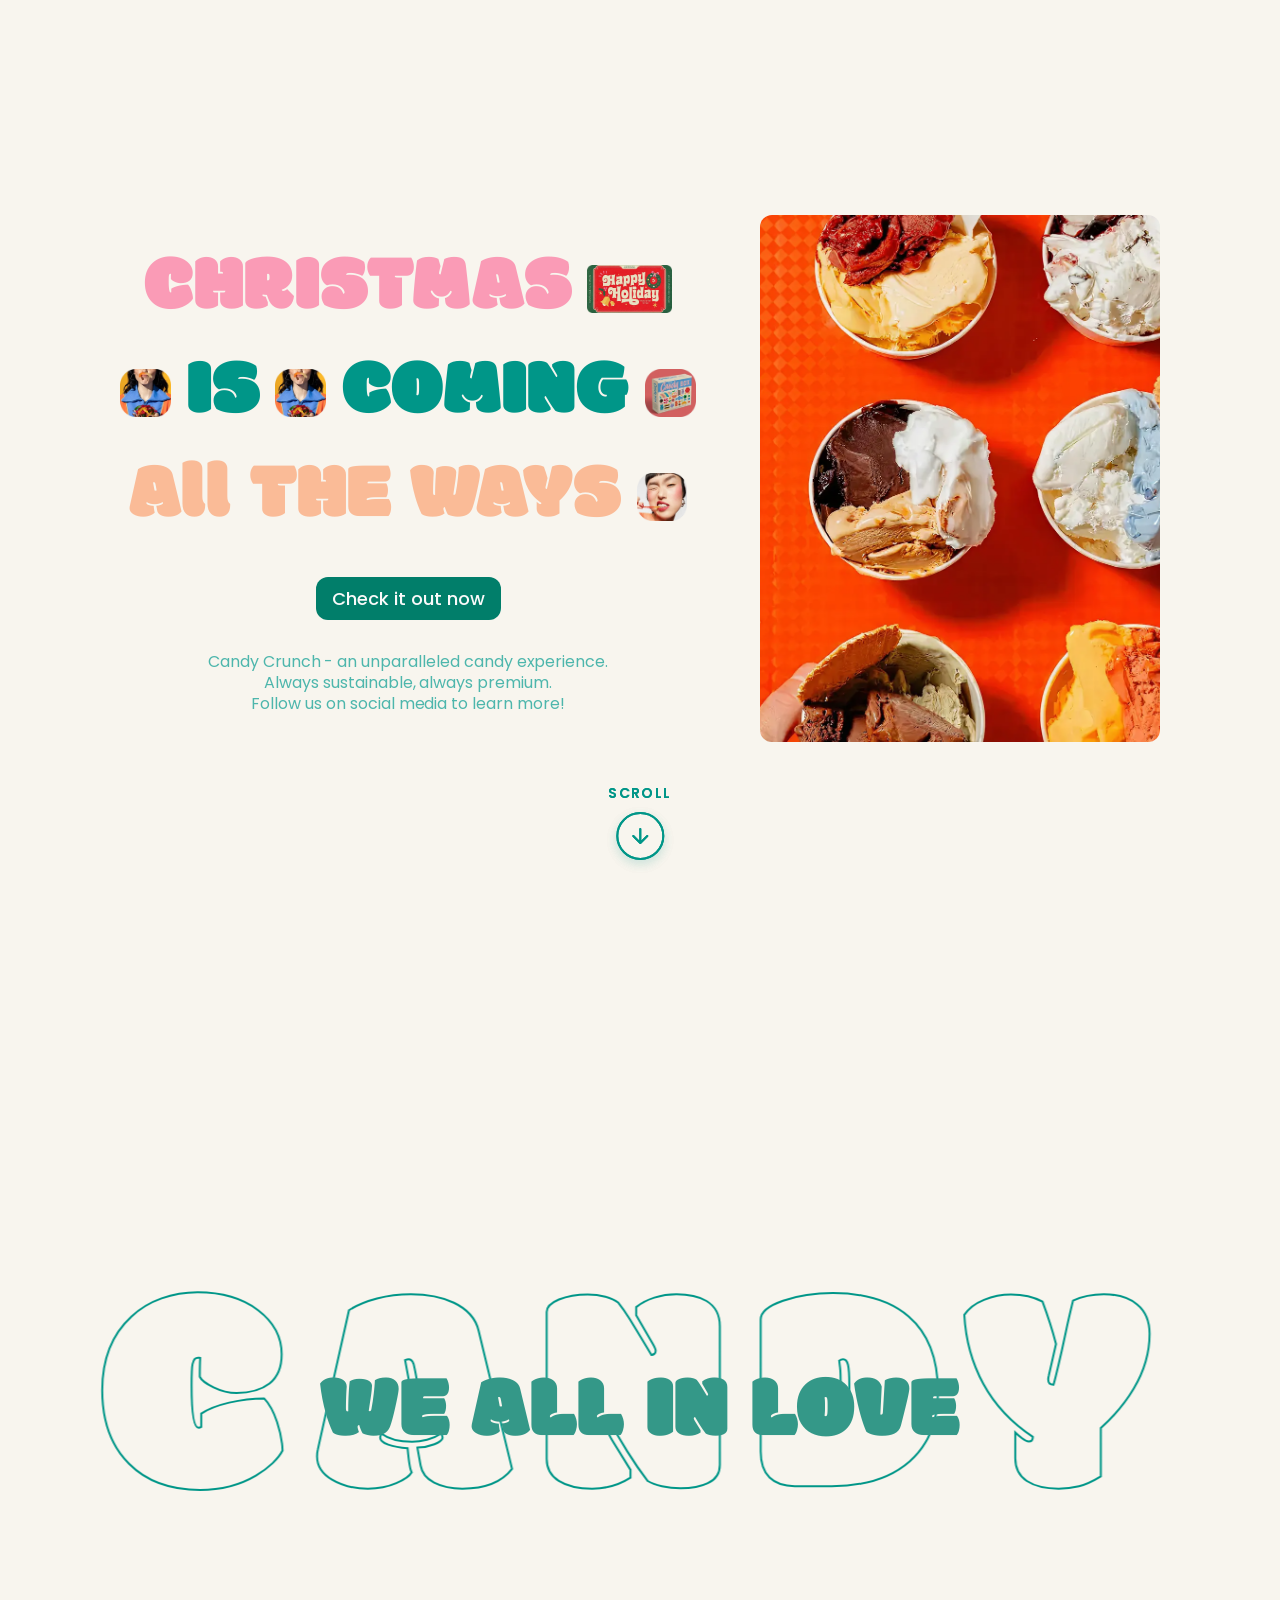
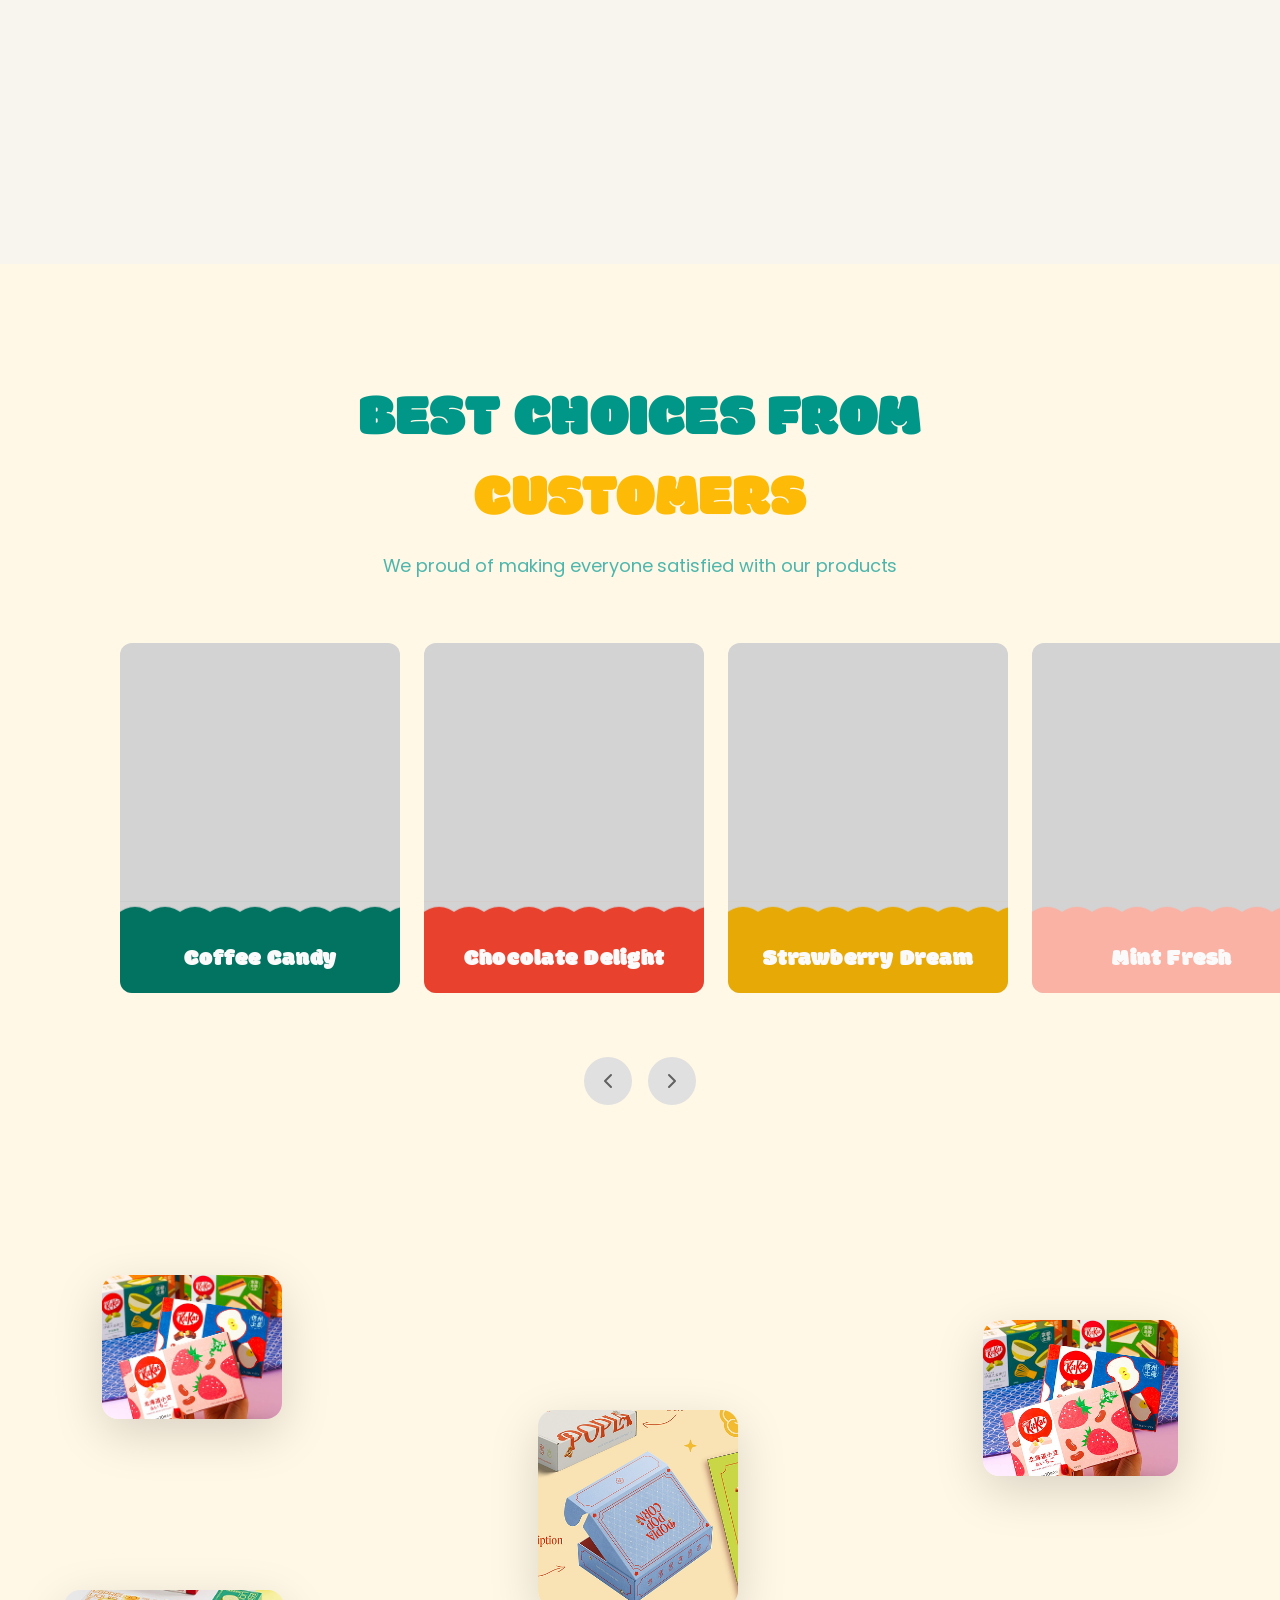
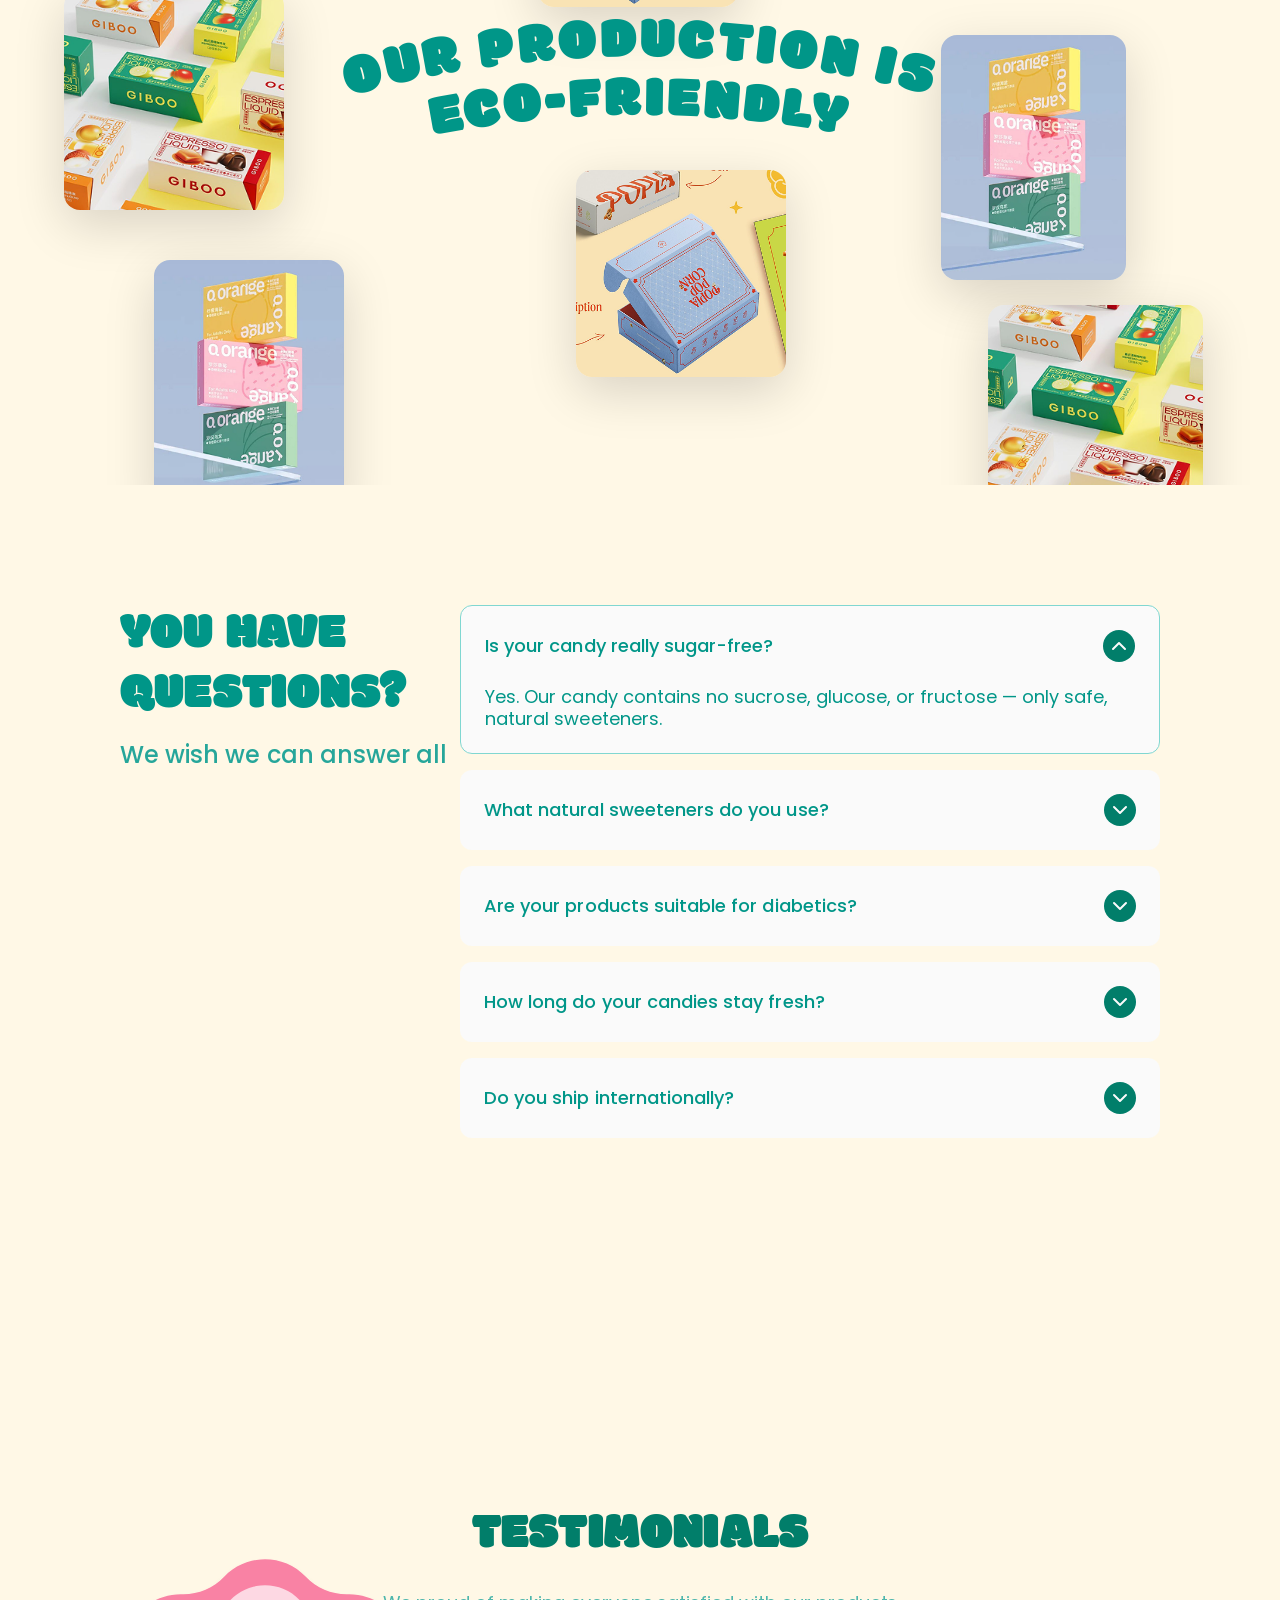
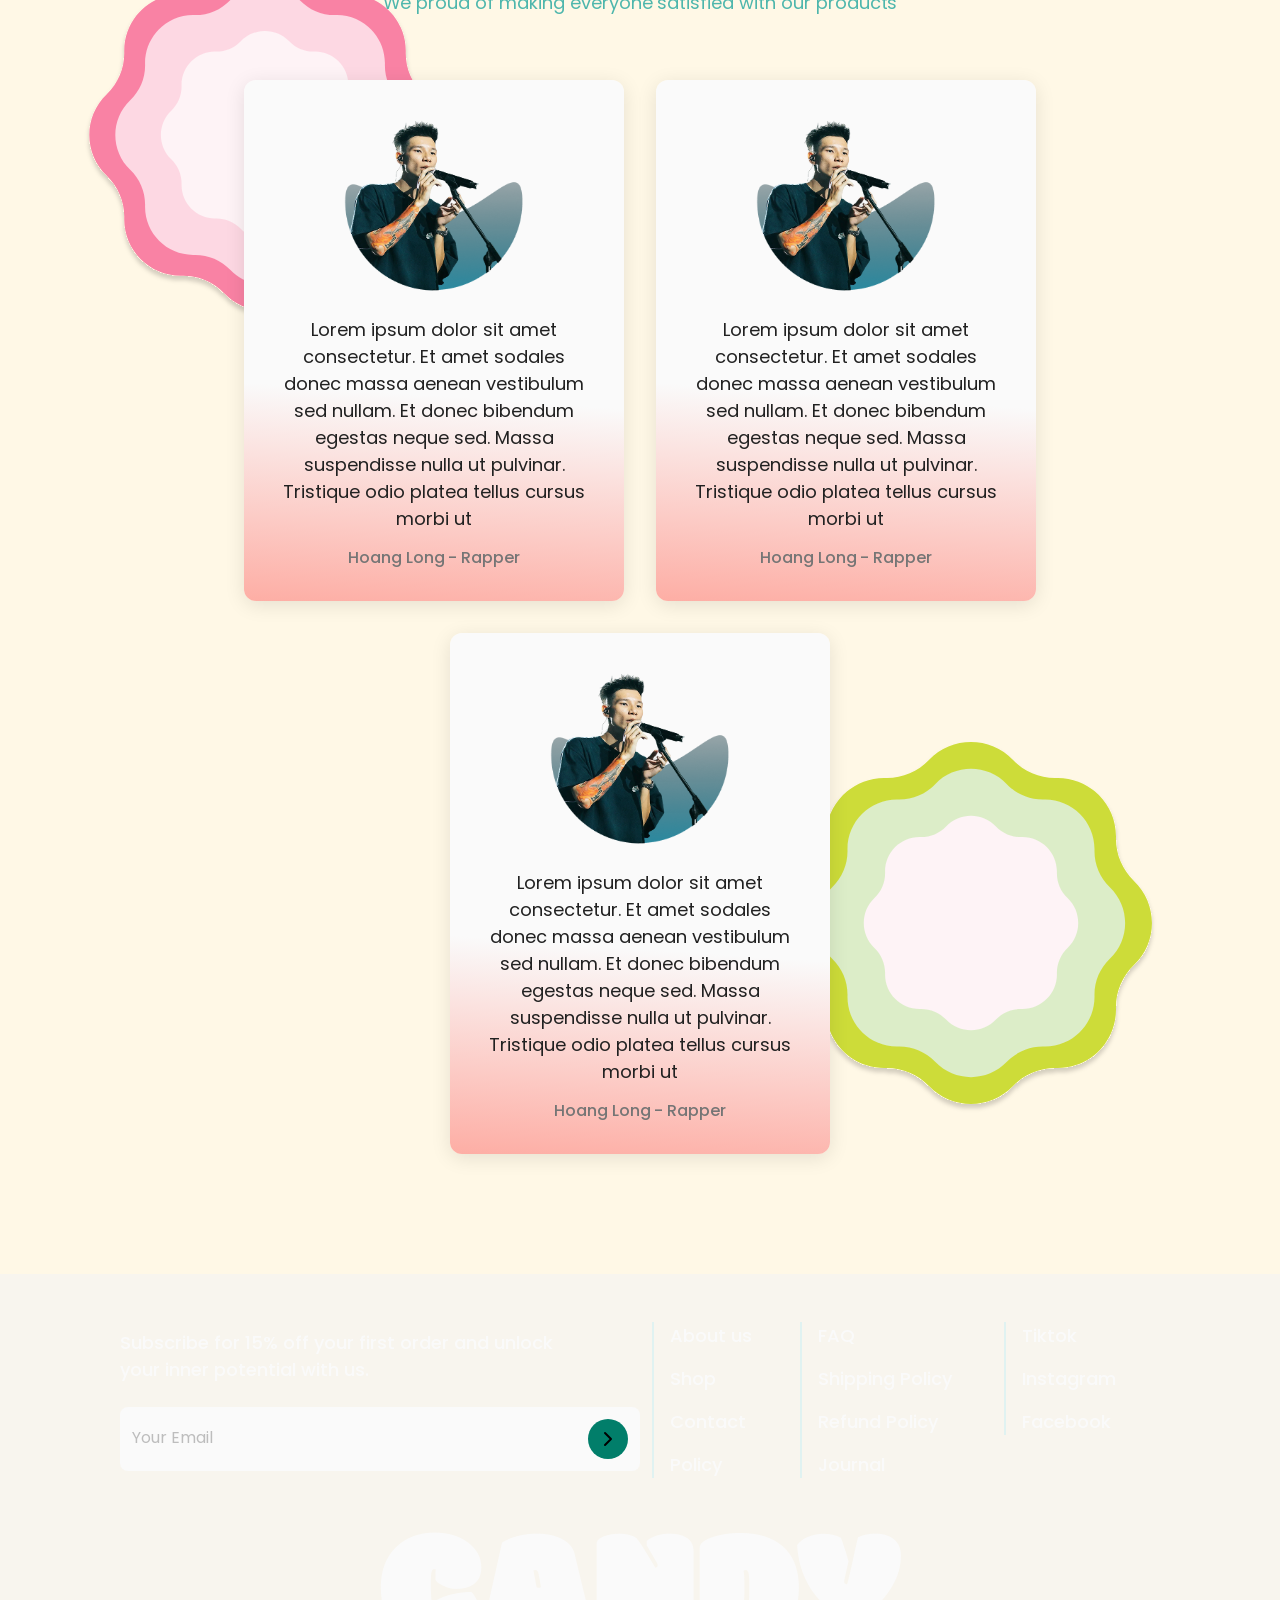
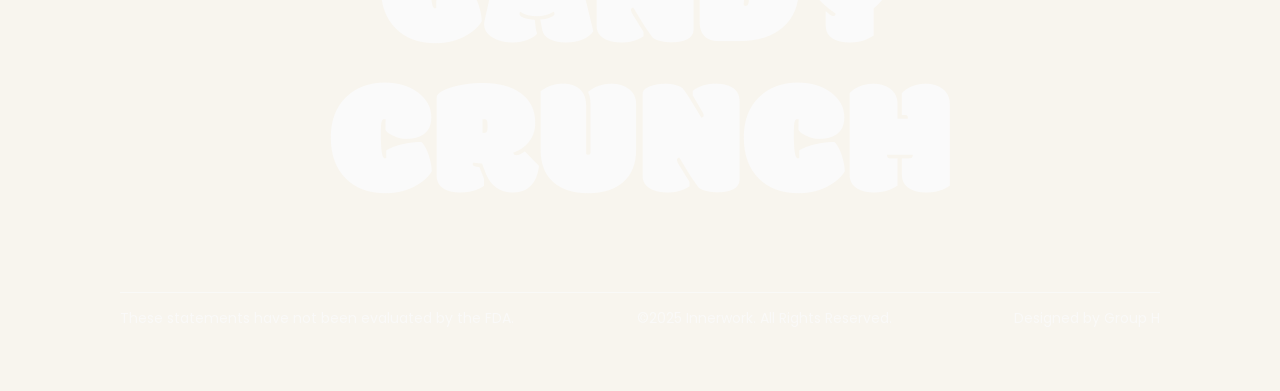
==== views/website/php/index.html @ 4b8ce1b2 "xếp lại folder" ====
<!DOCTYPE html>
<html lang="en">
<head>
    <meta charset="UTF-8">
    <meta name="viewport" content="width=device-width, initial-scale=1.0">
    <title>Candy Crunch</title>
    <!-- Preload Google Fonts for faster loading -->
    <link rel="preconnect" href="https://fonts.googleapis.com">
    <link rel="preconnect" href="https://fonts.gstatic.com" crossorigin>
    <link href="https://fonts.googleapis.com/css2?family=Modak&family=Poppins:ital,wght@0,100;0,200;0,300;0,400;0,500;0,600;0,700;0,800;0,900;1,100;1,200;1,300;1,400;1,500;1,600;1,700;1,800;1,900&family=Quicksand:wght@300..700&display=swap" rel="stylesheet">
    <!-- Preload critical hero images for faster loading -->
    <link rel="preload" href="/views/img/hero-thumbnail.svg" as="image" fetchpriority="high">
    <link rel="preload" href="/views/img/hero-line1.webp" as="image">
    <link rel="preload" href="/views/img/hero-line2.webp" as="image">
    <link rel="preload" href="/views/img/hero-line3.webp" as="image">
    <link rel="preload" href="/views/img/hero-line4.webp" as="image">
    <link rel="stylesheet" href="/views/css/main.css">
    <link rel="stylesheet" href="/views/css/index.css">
</head>
<body id="top">
    <!-- Navigation-->
    <nav>
        <div class="nav-container">
            <div class="logo">
                <a href="#top" class="logo-link">
                    <img src="/views/img/logo.svg" alt="Candy Crunch logo">
                </a>
            </div>
            
            <div class="menu-wrapper">
                <ul class="menu">
                    <li><a href="#" class="nav-link active">Homepage</a></li>
                    <li><a href="#" class="nav-link">About us</a></li>
                    <li><a href="#" class="nav-link">Shop <img src="/views/img/Icon _ Drop down.svg" alt="dropdown"></a></li>
                    <li><a href="#" class="nav-link">Checkout</a></li>
                    <li><a href="#" class="nav-link">Contact</a></li>
                    <li><a href="#" class="nav-link">Policy</a></li>
                </ul>
            </div>
            
            <div class="nav-actions">
                <button class="btn-login">Log in</button>
                <button class="btn-signup">Sign up</button>
            </div>
        </div>
    </nav>
    <!-- End Navigation -->

    <!-- Hero Section -->
    <section class="hero">
        <div class="hero-content">
            <div class="hero-main">
                <div class="hero-heading">
                    <div class="hero-line">
                        <h1 class="hero-text hero-text-pink">CHRISTMAS</h1>
                        <img src="/views/img/hero-line1.webp" alt="badge" class="hero-badge" loading="eager" width="48" height="48">
                    </div>
                    <div class="hero-line">
                        <img src="/views/img/hero-line2.webp" alt="badge" class="hero-badge" loading="eager" width="48" height="48">
                        <h1 class="hero-text hero-text-teal">IS</h1>
                        <img src="/views/img/hero-line2.webp" alt="badge" class="hero-badge" loading="eager" width="48" height="48">
                        <h1 class="hero-text hero-text-teal">COMING</h1>
                        <img src="/views/img/hero-line3.webp" alt="badge" class="hero-badge" loading="eager" width="48" height="48">
                    </div>
                    <div class="hero-line">
                        <h1 class="hero-text hero-text-orange">All THE WAYS</h1>
                        <img src="/views/img/hero-line4.webp" alt="badge" class="hero-badge" loading="eager" width="48" height="48">
                    </div>
                </div>
                
                <button class="btn-primary-large">Check it out now</button>
            </div>
            
            <p class="hero-tagline">
                Candy Crunch - an unparalleled candy experience.<br>
                Always sustainable, always premium.<br> Follow us on social media to learn more!
            </p>
        </div>
        
        <div class="hero-image">
            <img src="/views/img/hero-thumbnails.webp" alt="Ice cream bowls" loading="eager" fetchpriority="high" width="527" height="527">
        </div>
    </section>
    
    <!-- Scroll Indicator -->
    <div class="scroll-indicator" id="scrollIndicator">
        <div class="scroll-text">Scroll</div>
        <div class="scroll-arrow">
            <svg width="24" height="24" viewBox="0 0 24 24" fill="none">
                <path d="M12 5V19M12 19L5 12M12 19L19 12" stroke="currentColor" stroke-width="2" stroke-linecap="round" stroke-linejoin="round"/>
            </svg>
        </div>
    </div>
    <!-- End Scroll Indicator -->
    
    <!-- End Hero Section -->

    <!-- Values Section -->
    <section class="values">
        <!-- State 1: CANDY + WE ALL IN LOVE -->
        <h2 class="values-bg-text values-text-state-1">CANDY</h2>
        <h3 class="values-main-text values-text-state-1">WE ALL IN LOVE</h3>
        
        <!-- State 2: HEALTH + ALSO IN FEAR -->
        <h2 class="values-bg-text values-text-state-2">HEALTH</h2>
        <h3 class="values-main-text-2 values-text-state-2">ALSO IN FEAR</h3>
        
        <!-- Intro Images State 1 (intro1-6) -->
        <img src="/views
        <img src="/views/img/intro2.svg" alt="Candy lover" class="values-img values-img-state-1 values-img-2">
        <img src="/views/img/intro3.svg" alt="Candy lover" class="values-img values-img-state-1 values-img-3">
        <img src="/views/img/intro4.svg" alt="Candy lover" class="values-img values-img-state-1 values-img-4">
        <img src="/views/img/intro5.svg" alt="Candy lover" class="values-img values-img-state-1 values-img-5">
        <img src="/views/img/intro6.svg" alt="Candy lover" class="values-img values-img-state-1 values-img-6">
        
        <!-- Intro Images State 2 (intro7-12) -->
        <img src="/views/img/intro7.svg" alt="Health concern" class="values-img values-img-state-2 values-img-1">
        <img src="/views/img/intro8.svg" alt="Health concern" class="values-img values-img-state-2 values-img-2">
        <img src="/views/img/intro9.svg" alt="Health concern" class="values-img values-img-state-2 values-img-3">
        <img src="/views/img/intro10.svg" alt="Health concern" class="values-img values-img-state-2 values-img-4">
        <img src="/views/img/intro11.svg" alt="Health concern" class="values-img values-img-state-2 values-img-5">
        <img src="/views/img/intro12.svg" alt="Health concern" class="values-img values-img-state-2 values-img-6">
    </section>
    <!-- End Values Section -->

    <!-- Scroll Indicator -->
    <div class="scroll-indicator scroll-indicator-keep" id="keepScrollingIndicator">
        <div class="scroll-text">Scroll</div>
        <div class="scroll-arrow">
            <svg width="24" height="24" viewBox="0 0 24 24" fill="none">
                <path d="M12 5V19M12 19L5 12M12 19L19 12" stroke="currentColor" stroke-width="2" stroke-linecap="round" stroke-linejoin="round"/>
            </svg>
        </div>
    </div>
    <!-- End Scroll Indicator -->

    <!-- Joy Section -->
    <section class="joy">
        <div class="joy-content">
            <div class="joy-heading-group">
                <p class="joy-label">For Candy Crunch</p>
                <div class="joy-heading">
                    <h2 class="joy-heading-line joy-heading-pink">Joy</h2>
                    <h2 class="joy-heading-line joy-heading-red-light">shouldn't come</h2>
                    <h2 class="joy-heading-line joy-heading-red">with fear</h2>
                </div>
            </div>
            
            <div class="joy-stats">
                <div class="joy-stat">
                    <span class="joy-stat-number">100%</span>
                    <span class="joy-stat-label">Artifactual</span>
                </div>
                <div class="joy-stat">
                    <span class="joy-stat-number">100%</span>
                    <span class="joy-stat-label">Artifactual</span>
                </div>
                <div class="joy-stat">
                    <span class="joy-stat-number">100%</span>
                    <span class="joy-stat-label">Artifactual</span>
                </div>
            </div>
        </div>
        
        <div class="joy-products">
            <div class="joy-products-col">
                <img src="/views/img/pl1.svg" alt="Product" class="joy-product-img">
                <img src="/views/img/pl2.svg" alt="Product" class="joy-product-img">
            </div>
            <div class="joy-products-col">
                <img src="/views/img/pr1.svg" alt="Product" class="joy-product-img">
                <img src="/views/img/pr2.svg" alt="Product" class="joy-product-img">
            </div>
        </div>
    </section>
    <!-- End Joy Section -->

    <!-- Featured Products Section -->
    <section class="featured-products">
        <div class="featured-header">
            <h2 class="featured-title">
                <span class="featured-title-teal">BEST CHOICES FROM</span>
                <span class="featured-title-yellow">CUSTOMERS</span>
            </h2>
            <p class="featured-subtitle">We proud of making everyone satisfied with our products</p>
        </div>
        
        <div class="featured-carousel-container">
            <div class="featured-carousel-track">
                <!-- Card 1: Coffee Candy - Green -->
                <div class="featured-card featured-card-green">
                    <div class="featured-card-slideup">
                        <svg viewBox="0 0 280 30" preserveAspectRatio="none" class="scalloped-edge">
                            <defs>
                                <pattern id="scallop-green" x="0" y="0" width="30" height="30" patternUnits="userSpaceOnUse">
                                    <circle cx="15" cy="30" r="25" fill="currentColor"/>
                                </pattern>
                            </defs>
                            <rect width="280" height="30" fill="url(#scallop-green)"/>
                        </svg>
                        <h3 class="featured-card-title">Coffee Candy</h3>
                        <div class="featured-card-content">
                            <p class="featured-card-description">This candy make me feel dasdaosdadasdasdasdasd</p>
                            <div class="featured-card-buttons">
                                <button class="btn-add-cart">Add to cart</button>
                                <button class="btn-wishlist">Wishlist</button>
                            </div>
                        </div>
                    </div>
                </div>
                
                <!-- Card 2: Chocolate Delight - Red -->
                <div class="featured-card featured-card-red">
                    <div class="featured-card-slideup">
                        <svg viewBox="0 0 280 30" preserveAspectRatio="none" class="scalloped-edge">
                            <defs>
                                <pattern id="scallop-red" x="0" y="0" width="30" height="30" patternUnits="userSpaceOnUse">
                                    <circle cx="15" cy="30" r="25" fill="currentColor"/>
                                </pattern>
                            </defs>
                            <rect width="280" height="30" fill="url(#scallop-red)"/>
                        </svg>
                        <h3 class="featured-card-title">Chocolate Delight</h3>
                        <div class="featured-card-content">
                            <p class="featured-card-description">This candy make me feel dasdaosdadasdasdasdasd</p>
                            <div class="featured-card-buttons">
                                <button class="btn-add-cart">Add to cart</button>
                                <button class="btn-wishlist">Wishlist</button>
                            </div>
                        </div>
                    </div>
                </div>
                
                <!-- Card 3: Strawberry Dream - Yellow -->
                <div class="featured-card featured-card-yellow">
                    <div class="featured-card-slideup">
                        <svg viewBox="0 0 280 30" preserveAspectRatio="none" class="scalloped-edge">
                            <defs>
                                <pattern id="scallop-yellow" x="0" y="0" width="30" height="30" patternUnits="userSpaceOnUse">
                                    <circle cx="15" cy="30" r="25" fill="currentColor"/>
                                </pattern>
                            </defs>
                            <rect width="280" height="30" fill="url(#scallop-yellow)"/>
                        </svg>
                        <h3 class="featured-card-title">Strawberry Dream</h3>
                        <div class="featured-card-content">
                            <p class="featured-card-description">This candy make me feel dasdaosdadasdasdasdasd</p>
                            <div class="featured-card-buttons">
                                <button class="btn-add-cart">Add to cart</button>
                                <button class="btn-wishlist">Wishlist</button>
                            </div>
                        </div>
                    </div>
                </div>
                
                <!-- Card 4: Mint Fresh - Pink -->
                <div class="featured-card featured-card-pink">
                    <div class="featured-card-slideup">
                        <svg viewBox="0 0 280 30" preserveAspectRatio="none" class="scalloped-edge">
                            <defs>
                                <pattern id="scallop-pink" x="0" y="0" width="30" height="30" patternUnits="userSpaceOnUse">
                                    <circle cx="15" cy="30" r="25" fill="currentColor"/>
                                </pattern>
                            </defs>
                            <rect width="280" height="30" fill="url(#scallop-pink)"/>
                        </svg>
                        <h3 class="featured-card-title">Mint Fresh</h3>
                        <div class="featured-card-content">
                            <p class="featured-card-description">This candy make me feel dasdaosdadasdasdasdasd</p>
                            <div class="featured-card-buttons">
                                <button class="btn-add-cart">Add to cart</button>
                                <button class="btn-wishlist">Wishlist</button>
                            </div>
                        </div>
                    </div>
                </div>
                
                <!-- Card 5: Caramel Bliss - Green -->
                <div class="featured-card featured-card-green">
                    <div class="featured-card-slideup">
                        <svg viewBox="0 0 280 30" preserveAspectRatio="none" class="scalloped-edge">
                            <defs>
                                <pattern id="scallop-green-2" x="0" y="0" width="30" height="30" patternUnits="userSpaceOnUse">
                                    <circle cx="15" cy="30" r="25" fill="currentColor"/>
                                </pattern>
                            </defs>
                            <rect width="280" height="30" fill="url(#scallop-green-2)"/>
                        </svg>
                        <h3 class="featured-card-title">Caramel Bliss</h3>
                        <div class="featured-card-content">
                            <p class="featured-card-description">This candy make me feel dasdaosdadasdasdasdasd</p>
                            <div class="featured-card-buttons">
                                <button class="btn-add-cart">Add to cart</button>
                                <button class="btn-wishlist">Wishlist</button>
                            </div>
                        </div>
                    </div>
                </div>
                
                <!-- Card 6: Lemon Zest - Red -->
                <div class="featured-card featured-card-red">
                    <div class="featured-card-slideup">
                        <svg viewBox="0 0 280 30" preserveAspectRatio="none" class="scalloped-edge">
                            <defs>
                                <pattern id="scallop-red-2" x="0" y="0" width="30" height="30" patternUnits="userSpaceOnUse">
                                    <circle cx="15" cy="30" r="25" fill="currentColor"/>
                                </pattern>
                            </defs>
                            <rect width="280" height="30" fill="url(#scallop-red-2)"/>
                        </svg>
                        <h3 class="featured-card-title">Lemon Zest</h3>
                        <div class="featured-card-content">
                            <p class="featured-card-description">This candy make me feel dasdaosdadasdasdasdasd</p>
                            <div class="featured-card-buttons">
                                <button class="btn-add-cart">Add to cart</button>
                                <button class="btn-wishlist">Wishlist</button>
                            </div>
                        </div>
                    </div>
                </div>
                
                <!-- Duplicate cards for seamless infinite scroll -->
                <!-- Card 7: Coffee Candy - Green (Duplicate) -->
                <div class="featured-card featured-card-green">
                    <div class="featured-card-slideup">
                        <svg viewBox="0 0 280 30" preserveAspectRatio="none" class="scalloped-edge">
                            <defs>
                                <pattern id="scallop-green-3" x="0" y="0" width="30" height="30" patternUnits="userSpaceOnUse">
                                    <circle cx="15" cy="30" r="25" fill="currentColor"/>
                                </pattern>
                            </defs>
                            <rect width="280" height="30" fill="url(#scallop-green-3)"/>
                        </svg>
                        <h3 class="featured-card-title">Coffee Candy</h3>
                        <div class="featured-card-content">
                            <p class="featured-card-description">This candy make me feel dasdaosdadasdasdasdasd</p>
                            <div class="featured-card-buttons">
                                <button class="btn-add-cart">Add to cart</button>
                                <button class="btn-wishlist">Wishlist</button>
                            </div>
                        </div>
                    </div>
                </div>
                
                <!-- Card 8: Chocolate Delight - Red (Duplicate) -->
                <div class="featured-card featured-card-red">
                    <div class="featured-card-slideup">
                        <svg viewBox="0 0 280 30" preserveAspectRatio="none" class="scalloped-edge">
                            <defs>
                                <pattern id="scallop-red-3" x="0" y="0" width="30" height="30" patternUnits="userSpaceOnUse">
                                    <circle cx="15" cy="30" r="25" fill="currentColor"/>
                                </pattern>
                            </defs>
                            <rect width="280" height="30" fill="url(#scallop-red-3)"/>
                        </svg>
                        <h3 class="featured-card-title">Chocolate Delight</h3>
                        <div class="featured-card-content">
                            <p class="featured-card-description">This candy make me feel dasdaosdadasdasdasdasd</p>
                            <div class="featured-card-buttons">
                                <button class="btn-add-cart">Add to cart</button>
                                <button class="btn-wishlist">Wishlist</button>
                            </div>
                        </div>
                    </div>
                </div>
                
                <!-- Card 9: Strawberry Dream - Yellow (Duplicate) -->
                <div class="featured-card featured-card-yellow">
                    <div class="featured-card-slideup">
                        <svg viewBox="0 0 280 30" preserveAspectRatio="none" class="scalloped-edge">
                            <defs>
                                <pattern id="scallop-yellow-2" x="0" y="0" width="30" height="30" patternUnits="userSpaceOnUse">
                                    <circle cx="15" cy="30" r="25" fill="currentColor"/>
                                </pattern>
                            </defs>
                            <rect width="280" height="30" fill="url(#scallop-yellow-2)"/>
                        </svg>
                        <h3 class="featured-card-title">Strawberry Dream</h3>
                        <div class="featured-card-content">
                            <p class="featured-card-description">This candy make me feel dasdaosdadasdasdasdasd</p>
                            <div class="featured-card-buttons">
                                <button class="btn-add-cart">Add to cart</button>
                                <button class="btn-wishlist">Wishlist</button>
                            </div>
                        </div>
                    </div>
                </div>
                
                <!-- Card 10: Mint Fresh - Pink (Duplicate) -->
                <div class="featured-card featured-card-pink">
                    <div class="featured-card-slideup">
                        <svg viewBox="0 0 280 30" preserveAspectRatio="none" class="scalloped-edge">
                            <defs>
                                <pattern id="scallop-pink-2" x="0" y="0" width="30" height="30" patternUnits="userSpaceOnUse">
                                    <circle cx="15" cy="30" r="25" fill="currentColor"/>
                                </pattern>
                            </defs>
                            <rect width="280" height="30" fill="url(#scallop-pink-2)"/>
                        </svg>
                        <h3 class="featured-card-title">Mint Fresh</h3>
                        <div class="featured-card-content">
                            <p class="featured-card-description">This candy make me feel dasdaosdadasdasdasdasd</p>
                            <div class="featured-card-buttons">
                                <button class="btn-add-cart">Add to cart</button>
                                <button class="btn-wishlist">Wishlist</button>
                            </div>
                        </div>
                    </div>
                </div>
            </div>
        </div>
        
        <div class="featured-nav">
            <button class="featured-nav-btn featured-nav-prev" aria-label="Previous">
                <svg width="24" height="24" viewBox="0 0 24 24" fill="none">
                    <path d="M15 18L9 12L15 6" stroke="currentColor" stroke-width="2" stroke-linecap="round" stroke-linejoin="round"/>
                </svg>
            </button>
            <button class="featured-nav-btn featured-nav-next" aria-label="Next">
                <svg width="24" height="24" viewBox="0 0 24 24" fill="none">
                    <path d="M9 18L15 12L9 6" stroke="currentColor" stroke-width="2" stroke-linecap="round" stroke-linejoin="round"/>
                </svg>
            </button>
        </div>
    </section>
    <!-- End Featured Products Section -->

    <!-- Arc Section: Rotating curved text on scroll -->
    <section class="arc-section">
       
        
        <!-- Gallery Images - Scroll with parallax -->
        <div class="gallery-scroll">
            <div class="gallery-column gallery-left">
                <img src="/views/img/Rectangle 34.png" alt="Gallery image" class="gallery-item">
                <img src="/views/img/Rectangle 35.png" alt="Gallery image" class="gallery-item">
                <img src="/views/img/Rectangle 36.png" alt="Gallery image" class="gallery-item">
            </div>
            <div class="gallery-column gallery-center">
                <img src="/views/img/Rectangle 39.png" alt="Gallery image" class="gallery-item">
                <img src="/views/img/Rectangle 39.png" alt="Gallery image" class="gallery-item">
            </div>
            <div class="gallery-column gallery-right">
                <img src="/views/img/Rectangle 34.png" alt="Gallery image" class="gallery-item">
                <img src="/views/img/Rectangle 36.png" alt="Gallery image" class="gallery-item">
                <img src="/views/img/Rectangle 35.png" alt="Gallery image" class="gallery-item">
            </div>
        </div>
        
        <!-- Arc Wheel: Rotating container with 3 arc phrases positioned at 0°, 120°, 240° -->
        <div class="arc-wheel-container">
            <div class="arc-wheel">
                <!-- Arc 1: Top position (0°) -->
                <div class="arc-phrase arc-phrase-1">
                    <svg viewBox="0 0 1200 600" xmlns="http://www.w3.org/2000/svg" preserveAspectRatio="xMidYMid meet">
                        <defs>
                            <path id="arc1-line1" d="M 100,400 A 600,600 0 0 1 1100,400" fill="none"/>
                            <path id="arc1-line2" d="M 100,432 A 600,600 0 0 1 1100,432" fill="none"/>
                        </defs>
                        <text>
                            <textPath href="#arc1-line1" startOffset="50%" text-anchor="middle">
                                OUR PRODUCTION IS
                            </textPath>
                        </text>
                        <text>
                            <textPath href="#arc1-line2" startOffset="50%" text-anchor="middle">
                                ECO-FRIENDLY
                            </textPath>
                        </text>
                    </svg>
                </div>
                
                <!-- Arc 2: Right position (120°) -->
                <div class="arc-phrase arc-phrase-2">
                    <svg viewBox="0 0 1200 600" xmlns="http://www.w3.org/2000/svg" preserveAspectRatio="xMidYMid meet">
                        <defs>
                            <path id="arc2-line1" d="M 100,400 A 600,600 0 0 1 1100,400" fill="none"/>
                            <path id="arc2-line2" d="M 100,432 A 600,600 0 0 1 1100,432" fill="none"/>
                        </defs>
                        <text>
                            <textPath href="#arc2-line1" startOffset="50%" text-anchor="middle">
                                EVERY CUP IS MADE FROM
                            </textPath>
                        </text>
                        <text>
                            <textPath href="#arc2-line2" startOffset="50%" text-anchor="middle">
                                HIGH-QUALITY THINGS
                            </textPath>
                        </text>
                    </svg>
                </div>
                
                <!-- Arc 3: Bottom position (240°) -->
                <div class="arc-phrase arc-phrase-3">
                    <svg viewBox="0 0 1200 600" xmlns="http://www.w3.org/2000/svg" preserveAspectRatio="xMidYMid meet">
                        <defs>
                            <path id="arc3-line1" d="M 100,400 A 600,600 0 0 1 1100,400" fill="none"/>
                            <path id="arc3-line2" d="M 100,432 A 600,600 0 0 1 1100,432" fill="none"/>
                        </defs>
                        <text>
                            <textPath href="#arc3-line1" startOffset="50%" text-anchor="middle">
                                A DELIGHT FOR
                            </textPath>
                        </text>
                        <text>
                            <textPath href="#arc3-line2" startOffset="50%" text-anchor="middle">
                                EVERYONE
                            </textPath>
                        </text>
                    </svg>
                </div>
            </div>
        </div>

        <!-- Center Button -->
        <a href="#" class="arc-button">About Us</a>
    </section>
    <!-- End Arc Section -->

     <!-- FAQs Section -->
     <section class="faqs">
        <div class="faqs-left">
            <h2 class="faqs-title">YOU HAVE<br>QUESTIONS?</h2>
            <p class="faqs-subtitle">We wish we can answer all</p>
        </div>
        
        <div class="faqs-right">
            <div class="faqs-accordions">
                <!-- FAQ Item 1 - Active by default -->
                <div class="faq-item active">
                    <div class="faq-header">
                        <h3 class="faq-question">Is your candy really sugar-free?</h3>
                        <button class="faq-toggle" aria-label="Toggle answer">
                            <svg width="24" height="24" viewBox="0 0 24 24" fill="none">
                                <path d="M6 9L12 15L18 9" stroke="currentColor" stroke-width="2" stroke-linecap="round" stroke-linejoin="round"/>
                            </svg>
                        </button>
                    </div>
                    <div class="faq-answer">
                        <p>Yes. Our candy contains no sucrose, glucose, or fructose — only safe, natural sweeteners.</p>
                    </div>
                </div>
                
                <!-- FAQ Item 2 -->
                <div class="faq-item">
                    <div class="faq-header">
                        <h3 class="faq-question">What natural sweeteners do you use?</h3>
                        <button class="faq-toggle" aria-label="Toggle answer">
                            <svg width="24" height="24" viewBox="0 0 24 24" fill="none">
                                <path d="M6 9L12 15L18 9" stroke="currentColor" stroke-width="2" stroke-linecap="round" stroke-linejoin="round"/>
                            </svg>
                        </button>
                    </div>
                    <div class="faq-answer">
                        <p>We use stevia, erythritol, and monk fruit extract — all natural, zero-calorie sweeteners that are safe for daily consumption.</p>
                    </div>
                </div>
                
                <!-- FAQ Item 3 -->
                <div class="faq-item">
                    <div class="faq-header">
                        <h3 class="faq-question">Are your products suitable for diabetics?</h3>
                        <button class="faq-toggle" aria-label="Toggle answer">
                            <svg width="24" height="24" viewBox="0 0 24 24" fill="none">
                                <path d="M6 9L12 15L18 9" stroke="currentColor" stroke-width="2" stroke-linecap="round" stroke-linejoin="round"/>
                            </svg>
                        </button>
                    </div>
                    <div class="faq-answer">
                        <p>Yes, our products are suitable for diabetics as they contain no sugar and have a glycemic index of zero. However, we always recommend consulting with your healthcare provider.</p>
                    </div>
                </div>
                
                <!-- FAQ Item 4 -->
                <div class="faq-item">
                    <div class="faq-header">
                        <h3 class="faq-question">How long do your candies stay fresh?</h3>
                        <button class="faq-toggle" aria-label="Toggle answer">
                            <svg width="24" height="24" viewBox="0 0 24 24" fill="none">
                                <path d="M6 9L12 15L18 9" stroke="currentColor" stroke-width="2" stroke-linecap="round" stroke-linejoin="round"/>
                            </svg>
                        </button>
                    </div>
                    <div class="faq-answer">
                        <p>Our candies have a shelf life of 12 months when stored in a cool, dry place. Once opened, we recommend consuming within 3 months for optimal freshness.</p>
                    </div>
                </div>
                
                <!-- FAQ Item 5 -->
                <div class="faq-item">
                    <div class="faq-header">
                        <h3 class="faq-question">Do you ship internationally?</h3>
                        <button class="faq-toggle" aria-label="Toggle answer">
                            <svg width="24" height="24" viewBox="0 0 24 24" fill="none">
                                <path d="M6 9L12 15L18 9" stroke="currentColor" stroke-width="2" stroke-linecap="round" stroke-linejoin="round"/>
                            </svg>
                        </button>
                    </div>
                    <div class="faq-answer">
                        <p>Yes, we ship to over 50 countries worldwide. Shipping times and costs vary by location. Check our shipping page for details.</p>
                    </div>
                </div>
            </div>
        </div>
    </section>
    <!-- End FAQs Section -->

    <!-- Testimonials Section -->
    <section class="testimonials">
        <!-- Decorative Stars -->
        <img src="/views/img/star1.svg" alt="Star decoration" class="testimonial-star testimonial-star-1">
        <img src="/views/img/star2.svg" alt="Star decoration" class="testimonial-star testimonial-star-2">
        
        <!-- Section Header -->
        <div class="testimonials-header">
            <h2 class="testimonials-title">TESTIMONIALS</h2>
            <p class="testimonials-subtitle">We proud of making everyone satisfied with our products</p>
        </div>
        
        <!-- Testimonial Cards Container -->
        <div class="testimonials-cards">
            <!-- Card 1 -->
            <div class="testimonial-card testimonial-card-1">
                <img src="/views/img/testimonial1.png" alt="Customer testimonial" class="testimonial-image">
                <div class="testimonial-text-container">
                    <p class="testimonial-comment">Lorem ipsum dolor sit amet consectetur. Et amet sodales donec massa aenean vestibulum sed nullam. Et donec bibendum egestas neque sed. Massa suspendisse nulla ut pulvinar. Tristique odio platea tellus cursus morbi ut</p>
                    <p class="testimonial-tag">Hoang Long - Rapper</p>
                </div>
            </div>
            
            <!-- Card 2 -->
            <div class="testimonial-card testimonial-card-2">
                <img src="/views/img/testimonial1.png" alt="Customer testimonial" class="testimonial-image">
                <div class="testimonial-text-container">
                    <p class="testimonial-comment">Lorem ipsum dolor sit amet consectetur. Et amet sodales donec massa aenean vestibulum sed nullam. Et donec bibendum egestas neque sed. Massa suspendisse nulla ut pulvinar. Tristique odio platea tellus cursus morbi ut</p>
                    <p class="testimonial-tag">Hoang Long - Rapper</p>
                </div>
            </div>
            
            <!-- Card 3 -->
            <div class="testimonial-card testimonial-card-3">
                <img src="/views/img/testimonial1.png" alt="Customer testimonial" class="testimonial-image">
                <div class="testimonial-text-container">
                    <p class="testimonial-comment">Lorem ipsum dolor sit amet consectetur. Et amet sodales donec massa aenean vestibulum sed nullam. Et donec bibendum egestas neque sed. Massa suspendisse nulla ut pulvinar. Tristique odio platea tellus cursus morbi ut</p>
                    <p class="testimonial-tag">Hoang Long - Rapper</p>
                </div>
            </div>
        </div>
    </section>
    <!-- End Testimonials Section -->

    <!-- Footer -->
    <footer class="footer">
        <video class="footer-video" autoplay loop muted playsinline>
            <source src="/views/img/footervideo.mp4" type="video/mp4">
        </video>
        <div class="footer-overlay"></div>
        <div class="upper">
            <div class="line">
                <div class="newsletter">
                    <p class="text-wrapper">Subscribe for 15% off your first order and unlock your inner potential with us.</p>
                    <div class="div-wrapper">
                        <div class="div-wrapper">
                            <div class="field">
                                <div class="text-title">
                                    <div class="text"><input class="div" placeholder="Your Email" type="email" /></div>
                                </div>
                                <div class="button"><img class="solar-arrow-right" src="/views/img/solar-arrow-right-linear.svg" alt="Subscribe" /></div>
                            </div>
                        </div>
                    </div>
                </div>
                <div class="menus">
                    <div class="menu-footer">
                        <div class="menu"><div class="text-wrapper-2">About us</div></div>
                        <div class="menu-2"><div class="text-wrapper-2">Shop</div></div>
                        <div class="menu-2"><div class="text-wrapper-2">Contact</div></div>
                        <div class="menu-2"><div class="text-wrapper-2">Policy</div></div>
                    </div>
                    <div class="menu-footer">
                        <div class="menu-3"><div class="text-wrapper-2">FAQ</div></div>
                        <div class="menu-3"><div class="text-wrapper-2">Shipping Policy</div></div>
                        <div class="menu-3"><div class="text-wrapper-2">Refund Policy</div></div>
                        <div class="menu-3"><div class="text-wrapper-2">Journal</div></div>
                    </div>
                    <div class="menu-footer">
                        <div class="menu-3"><div class="text-wrapper-2">Tiktok</div></div>
                        <div class="menu-3"><div class="text-wrapper-2">Instagram</div></div>
                        <div class="menu-3"><div class="text-wrapper-2">Facebook</div></div>
                    </div>
                </div>
            </div>
            <div class="typo"><div class="text-2">CANDY CRUNCH</div></div>
        </div>
        <div class="tags">
            <div class="tag"><p class="text-wrapper-3">These statements have not been evaluated by the FDA.</p></div>
            <div class="tag"><p class="text-wrapper-3">©2025 Innerwork. All Rights Reserved.</p></div>
            <div class="tag"><div class="text-wrapper-3">Designed by Group H</div></div>
        </div>
    </footer>
    <!-- End Footer -->

    <!-- Scripts -->
    <!-- GSAP Core + ScrollTrigger Plugin -->
    <script src="https://cdnjs.cloudflare.com/ajax/libs/gsap/3.12.5/gsap.min.js"></script>
    <script src="https://cdnjs.cloudflare.com/ajax/libs/gsap/3.12.5/ScrollTrigger.min.js"></script>
    
    <script src="/views/js/main.js"></script>
    <script src="/views/js/index.js"></script>
</body>
</html>
---- views/css/main.css ----
/* ================================================
   RESET STYLES - Các reset styles là những styles mặc định cho tất cả các element trong html của trình duyệt. Tốt nhất cứ reset để nó như trang giấy trắng - phạm trưởng
   ================================================ */
* {
  margin: 0;
  padding: 0;
  box-sizing: border-box;
}

/* Hide scrollbar for all browsers */
html,
body {
  overflow-x: hidden !important; /* Hide horizontal scrollbar - force override */
  -ms-overflow-style: none;  /* IE and Edge */
  scrollbar-width: none;  /* Firefox */
  width: 100%;
  max-width: 100%;
  font-family: var(--font-primary);
}

/* Hide scrollbar for Chrome, Safari and Opera */
html::-webkit-scrollbar,
body::-webkit-scrollbar {
  display: none;
  width: 0;
  height: 0;
}

button {
  border: none;
  background: none;
  cursor: pointer;
  font-family: inherit;
}
body{
   background: var(--body-background, #F8F5EE);
   font-family: var(--font-primary);
}

/* Ensure all text elements inherit Poppins font */
p, span, div, a, li, td, th, label, input, textarea, select, button {
  font-family: inherit;
}

/* Headings that don't use Modak should use Poppins */
h1, h2, h3, h4, h5, h6 {
  font-family: inherit;
}


/* ================================================
   GOOGLE FONTS IMPORT
   Note: Google Fonts are now loaded via <link> tags in index.html
   for better performance (non-blocking, with preconnect)
   ================================================ */
/* ================================================
   TYPOGRAPHY SYSTEM
   Based on Figma Design System
   ================================================ */

:root {
  /* ========================================
     1. FONT FAMILIES
     ======================================== */
  --font-primary: 'Poppins', -apple-system, BlinkMacSystemFont, 'Segoe UI', sans-serif;
  --font-heading: 'Modak', cursive;

  /* ========================================
     2. DESKTOP/TABLET TEXT STYLES
     Cú pháp của shorthand font: weight size/line-height family
     ======================================== */

  /* Headings */
  --heading-1: 400 60px/120% var(--font-heading);
  --heading-2: 400 50px/120% var(--font-heading);
  --heading-3: 400 40px/120% var(--font-heading);
  --heading-4: 400 30px/120% var(--font-heading);
  --heading-5: 400 24px/120% var(--font-heading);

  /* Body X-Large - 24px */
  --body-xlarge-regular: 400 24px/120% var(--font-primary);
  --body-xlarge-medium: 500 24px/120% var(--font-primary);
  --body-xlarge-semibold: 600 24px/120% var(--font-primary);
  --body-xlarge-bold: 700 24px/120% var(--font-primary);

  /* Body Large - 18px */
  --body-large-regular: 400 18px/27px var(--font-primary);
  --body-large-medium: 500 18px/27px var(--font-primary);
  --body-large-semibold: 600 18px/30px var(--font-primary);
  --body-large-bold: 700 18px/30px var(--font-primary);

  /* Body - 16px */
  --body-regular: 400 16px/130% var(--font-primary);
  --body-medium: 500 16px/130% var(--font-primary);
  --body-semibold: 600 16px/130% var(--font-primary);
  --body-bold: 700 16px/130% var(--font-primary);
  --body-underline: 400 16px/130% var(--font-primary);
  
  /* Letter spacing for body text */
  --body-letter-spacing: -0.038px;

  /* Footnote - 14px */
  --footnote-regular: 400 14px/130% var(--font-primary);
  --footnote-medium: 500 14px/130% var(--font-primary);
  --footnote-semibold: 600 14px/130% var(--font-primary);
  --footnote-bold: 700 14px/130% var(--font-primary);

  /* Caption - 13px */
  --caption-regular: 400 13px/130% var(--font-primary);
  --caption-medium: 500 13px/130% var(--font-primary);
  --caption-semibold: 600 13px/130% var(--font-primary);
  --caption-bold: 700 13px/130% var(--font-primary);

  /* Small - 12px */
  --small-regular: 400 12px/133% var(--font-primary);
  --small-medium: 500 12px/133% var(--font-primary);
  --small-semibold: 600 12px/133% var(--font-primary);
  --small-bold: 700 12px/133% var(--font-primary);


  /* ========================================
     3. MOBILE TEXT STYLES (Không sử dụng nhưng cứ để vào biết đâu lại cần)
     ======================================== */
  --mobile-heading-1: 600 40px/120% var(--font-heading);
  --mobile-heading-2: 600 30px/120% var(--font-heading);
  --mobile-heading-3: 600 28px/121% var(--font-heading);
  --mobile-heading-4: 600 24px/121% var(--font-heading);

  /* ========================================
     4. SPACING SYSTEM
     Base: 4px (Bội số của 4) nhưng hãy ưu tiên sử dụng bội số của 8: 8,16,24,.., chỉ những khi nào túng lắm mới hãy dùng 4)
     Đặt tên theo giá trị px
     ======================================== */
  --spacing-4: 4px;
  --spacing-8: 8px;
  --spacing-12: 12px;
  --spacing-16: 16px;
  --spacing-20: 20px;
  --spacing-24: 24px;
  --spacing-28: 28px;
  --spacing-32: 32px;
  --spacing-36: 36px;
  --spacing-40: 40px;
  --spacing-44: 44px;
  --spacing-48: 48px;
  --spacing-52: 52px;
  --spacing-56: 56px;
  --spacing-60: 60px;
  --spacing-64: 64px;
  --spacing-68: 68px;
  --spacing-72: 72px;
  --spacing-76: 76px;
  --spacing-80: 80px;
  --spacing-84: 84px;
  --spacing-88: 88px;
  --spacing-92: 92px;
  --spacing-96: 96px;
  --spacing-104: 104px;
  --spacing-112: 112px;
  --spacing-120: 120px;
  --spacing-128: 128px;

  --border-radius-12: var(--spacing-12);

  /* ========================================
     5. COLOR SYSTEM
   Hệ thống màu sắc dựa trên Variables của Figma. Trong Figma có thay đổi gì thì vào đây thay đổi phát là xong.
     ======================================== */

  /* Yellow */
  --yellow-50: #FFF8E6;
  --yellow-100: #FEEAB2;
  --yellow-200: #FEDF8C;
  --yellow-300: #FED158;
  --yellow-400: #FDC838;
  --yellow-500: #FDBA06;
  --yellow-600: #E6A905;
  --yellow-700: #B48404;
  --yellow-800: #8B6603;
  --yellow-900: #6A4E03;

  /* Teal */
  --teal-50: #E0F2F1;
  --teal-100: #B2DFDB;
  --teal-200: #80CBC4;
  --teal-300: #4DB6AC;
  --teal-400: #26A69A;
  --teal-500: #009688;
  --teal-600: #00897B;
  --teal-700: #00796B;
  --teal-800: #00695C;
  --teal-900: #004D40;

  /* Red */
  --red-50: #FFEDEB;
  --red-100: #FFC7C0;
  --red-200: #FFABA2;
  --red-300: #FF8577;
  --red-400: #FF6D5D;
  --red-500: #FF4934;
  --red-600: #E8422F;
  --red-700: #B53425;
  --red-800: #8C281D;
  --red-900: #6B1F16;

  /* Purple */
  --purple-50: #F3E5F5;
  --purple-100: #E1BEE7;
  --purple-200: #CE93D8;
  --purple-300: #BA68C8;
  --purple-400: #AB47BC;
  --purple-500: #9C27B0;
  --purple-600: #8E24AA;
  --purple-700: #7B1FA2;
  --purple-800: #6A1B9A;
  --purple-900: #4A148C;

  /* Pink */
  --pink-50: #FEF3F6;
  --pink-100: #FDD8E3;
  --pink-200: #FCC6D5;
  --pink-300: #FBABC2;
  --pink-400: #FA9BB6;
  --pink-500: #F9B2A4;
  --pink-600: #E37695;
  --pink-700: #B15C74;
  --pink-800: #89485A;
  --pink-900: #693745;

  /* Orange */
  --orange-50: #FEF3EE;
  --orange-100: #FDE7DC;
  --orange-200: #FBD0B9;
  --orange-300: #FABB97;
  --orange-400: #F8A174;
  --orange-500: #F68951;
  --orange-600: #CD7244;
  --orange-700: #A45B36;
  --orange-800: #7B4529;
  --orange-900: #522E1B;

  /* Lime */
  --lime-50: #F9FBE7;
  --lime-100: #F0F4C3;
  --lime-200: #E6EE9C;
  --lime-300: #DCE775;
  --lime-400: #D4E157;
  --lime-500: #CDDC39;
  --lime-600: #C0CA33;
  --lime-700: #AFB42B;
  --lime-800: #9E9D24;
  --lime-900: #827717;

  /* Light Green */
  --light-green-50: #F1F8E9;
  --light-green-100: #DCEDC8;
  --light-green-200: #C5E1A5;
  --light-green-300: #AED581;
  --light-green-400: #9BC34A;
  --light-green-500: #8BC34A;
  --light-green-600: #7CB342;
  --light-green-700: #689F38;
  --light-green-800: #558B2F;
  --light-green-900: #33691E;

  /* Light Blue */
  --light-blue-50: #F3F8FD;
  --light-blue-100: #DBE9F8;
  --light-blue-200: #C9DDF5;
  --light-blue-300: #B1D0F1;
  --light-blue-400: #A1C7EE;
  --light-blue-500: #8AB9EA;
  --light-blue-600: #7EA8D5;
  --light-blue-700: #6283A6;
  --light-blue-800: #4C6681;
  --light-blue-900: #3A4E62;

  /* Gray */
  --gray-50: #FAFAFA;
  --gray-100: #F5F5F5;
  --gray-200: #EEEEEE;
  --gray-300: #E0E0E0;
  --gray-400: #BDBDBD;
  --gray-500: #9E9E9E;
  --gray-600: #757575;
  --gray-700: #616161;
  --gray-800: #424242;
  --gray-900: #212121;

  /* Green */
  --green-50: #E6F2F0;
  --green-100: #80D7D1;
  --green-200: #8AC4BA;
  --green-300: #55A99B;
  --green-400: #349888;
  --green-500: #017E6A;
  --green-600: #017360;
  --green-700: #01594B;
  --green-800: #01453A;
  --green-900: #00352D;

  /* Blue */
  --blue-50: #E3F2FD;
  --blue-100: #BBDEFB;
  --blue-200: #90CAF9;
  --blue-300: #64B5F6;
  --blue-400: #42A5F5;
  --blue-500: #2196F3;
  --blue-600: #1E88E5;
  --blue-700: #0057B2;
  --blue-800: #1565C0;
  --blue-900: #0D47A1;

  /* Amber */
  --amber-50: #FFF8E1;
  --amber-100: #FFECB3;
  --amber-200: #FFE082;
  --amber-300: #FFD54F;
  --amber-400: #FFCA28;
  --amber-500: #FFC107;
  --amber-600: #FFB300;
  --amber-700: #FFA000;
  --amber-800: #FF8F00;
  --amber-900: #FF6F00;

  /* Beige */
  --beige-50: #FFFEFD;
  --beige-100: #FDFCFA;
  --beige-200: #FCFAF7;
  --beige-300: #FAF8F4;
  --beige-400: #F9F7F1;
  --beige-500: #F8F5EE;
  --beige-600: #E2DFD9;
  --beige-700: #B0AEA9;
  --beige-800: #888783;
  --beige-900: #686764;


  /* 6. Component Color System */

  /* Effect Styles - Ring Effects */
  --invalid-ring: 0 0 4px 12px var(--red-400);
  --focus-ring: 0 0 4px 12px var(--light-blue-300);

  /* ========================================
     7. Component Design System - Tất cả các component style và layout sẽ được định nghĩa ở đây và có gì thay đổi trong figma thì dô đây đổi.
     ======================================== */

  /* Text */
  --text-black: var(--gray-900);
  --text-white: var(--gray-50);
  --text-subtitle: var(--gray-700);
  --text-disabled: var(--gray-500);

  /*=============================
    PRIMARY COMPONENTS
   =============================*/


  /* Primary button*/
  --primary-button-default-background: var(--green-500);
  --primary-button-hover-background: var(--green-600);
  --primary-button-pressed-border: var(--green-700);
  --primary-button-outline-text: var(--green-500);
  --primary-button-outline-hovered-background: var(--green-100);
  --primary-button-outline-pressed-background: var(--green-200);

  /*=============================
    NAVIGATION COMPONENTS
   =============================*/
  
  /* Navigation Colors */
  --nav-background: var(--beige-500);
  --nav-container-border-radius: var(--border-radius-12);
  --nav-menu-wrapper-bg: #FFF;
  --nav-text-default: var(--gray-600);
  --nav-text-hover: var(--green-500);
  --nav-link-active-bg: var(--green-500);
  --nav-link-active-text: var(--text-white);
  
  /* Auth Button Colors */
  --btn-login-bg: var(--orange-500);
  --btn-login-text: var(--text-white);
  --btn-login-hover: var(--orange-600);
  --btn-signup-border: var(--orange-500);
  --btn-signup-text: var(--orange-500);
  --btn-signup-hover-bg: var(--orange-50);
  
  /* Navigation Spacing */
  --nav-height: 80px;
  --nav-padding-x: var(--spacing-64);
  --nav-padding-y: var(--spacing-16);
  --nav-menu-wrapper-padding: var(--spacing-8);
  --nav-menu-gap: var(--spacing-16);
  --nav-link-padding: var(--spacing-8) var(--spacing-12);
  --nav-link-gap: var(--spacing-4);
  --nav-link-border-radius: 16px;
  --nav-menu-wrapper-border-radius: 999px;
  --btn-auth-padding: var(--spacing-8) var(--spacing-16);
  
  /* Navigation Effects */
  --nav-shadow: 0 2px 8px rgba(0, 0, 0, 0.08);
}

.btn-primary-large {
  display: inline-flex;
  gap: var(--spacing-8);
  background: var(--primary-button-default-background);
  padding: var(--spacing-8) var(--spacing-16);
  align-items: center;
  border-radius: var(--border-radius-12);
  color: var(--text-white);
  font: var(--body-large-medium);
  transition: all 0.3s ease;
}

.btn-primary-large:hover {

  background: var(--primary-button-hover-background);
}

.btn-primary-large:active {
  border: 1px solid var(--primary-button-pressed-border);
  background: var(--primary-button-hover-background);
}

/* ================================================
   NAVIGATION COMPONENT
   ================================================ */

nav {
  background: transparent; /* Transparent to overlay hero */
  position: fixed; /* Fixed at top, overlay on hero */
  top: 0;
  left: 0;
  right: 0;
  z-index: 1000;
  width: 100%;
}

.nav-container {
  display: flex;
  justify-content: space-between;
  align-items: center;
  align-self: stretch;
  margin: 0 auto;
  padding: 32px 120px;
  min-height: var(--nav-height);
  gap: var(--spacing-40);
  border-radius: var(--nav-container-border-radius);
}

/* ===== Logo ===== */
.logo {
  display: flex;
  align-items: center;
  flex-shrink: 0;
}

.logo-link {
  display: flex;
  align-items: center;
  text-decoration: none;
  cursor: pointer;
}

.logo img {
  height: 48px;
  width: auto;
}

/* ===== Menu Wrapper (White Pill Container) ===== */
.menu-wrapper {
  display: flex;
  padding: var(--nav-menu-wrapper-padding);
  align-items: center;
  gap: var(--nav-menu-gap);
  border-radius: var(--nav-menu-wrapper-border-radius);
  background: var(--nav-menu-wrapper-bg);
}

/* ===== Menu Items ===== */
.menu {
  display: flex;
  align-items: center;
  gap: var(--nav-menu-gap);
  list-style: none;
  margin: 0;
  padding: 0;
}

.menu li {
  display: flex;
  align-items: center;
}

.nav-link {
  display: flex;
  justify-content: center;
  align-items: center;
  gap: var(--nav-link-gap);
  color: var(--nav-text-default);
  text-decoration: none;
  font: var(--body-regular);
  letter-spacing: var(--body-letter-spacing);
  padding: var(--nav-link-padding);
  border-radius: var(--nav-link-border-radius);
  transition: all 0.3s ease;
  white-space: nowrap;
}

.nav-link:hover {
  color: var(--nav-text-hover);
}

/* Active state - Homepage button */
.nav-link.active {
  background: var(--nav-link-active-bg);
  color: var(--nav-link-active-text);
}

/* Dropdown icon */
.nav-link img {
  width: 16px;
  height: 16px;
  transition: transform 0.3s ease;
}

.nav-link:hover img {
  transform: rotate(180deg);
}

/* ===== Auth Buttons Right ===== */
.nav-actions {
  display: flex;
  align-items: center;
  gap: var(--spacing-12);
  flex-shrink: 0;
}

/* Login Button (Solid Orange) */
.btn-login {
  display: flex;
  padding: var(--btn-auth-padding);
  justify-content: center;
  align-items: center;
  border-radius: var(--border-radius-12);
  background: var(--btn-login-bg);
  color: var(--btn-login-text);
  font: var(--body-medium);
  letter-spacing: var(--body-letter-spacing);
  transition: all 0.3s ease;
  white-space: nowrap;
}

.btn-login:hover {
  background: var(--btn-login-hover);
}

/* Sign Up Button (Orange Outline) */
.btn-signup {
  display: flex;
  padding: var(--btn-auth-padding);
  justify-content: center;
  align-items: center;
  border-radius: var(--border-radius-12);
  border: 1px solid var(--btn-signup-border);
  background: var(--orange-50);
  color: var(--btn-signup-text);
  font: var(--body-medium);
  letter-spacing: var(--body-letter-spacing);
  transition: all 0.3s ease;
  white-space: nowrap;
}

.btn-signup:hover {
  background: var(--btn-signup-hover-bg);
}

/* ===== Responsive Design ===== */
@media (max-width: 1200px) {
  .nav-container {
    padding: var(--nav-padding-y) var(--spacing-32);
    gap: var(--spacing-24);
  }
}

@media (max-width: 992px) {
  .menu {
    gap: var(--spacing-12);
  }
  
  .nav-link {
    font: var(--footnote-medium);
    padding: var(--spacing-8) var(--spacing-12);
  }
  
  .btn-login,
  .btn-signup {
    font: var(--footnote-medium);
  }
}

@media (max-width: 768px) {
  .menu-wrapper {
    display: none;
  }
  
  .nav-actions {
    gap: var(--spacing-8);
  }
  
  .logo img {
    height: 40px;
  }
}

/* ================================================
   HERO SECTION ANIMATIONS
   ================================================ */

/* Slide up animation for hero section */
@keyframes heroSlideUp {
  from {
    opacity: 0;
    transform: translateY(100px);
  }
  to {
    opacity: 1;
    transform: translateY(0);
  }
}

.hero {
  animation: heroSlideUp 1s ease-out;
}

/* Fade transition for rotating hero badges */
.hero-badge {
  transition: opacity 0.5s ease-in-out;
}

.hero-badge.fade-out {
  opacity: 0;
}

.hero-badge.fade-in {
  opacity: 1;
}

/* ================================================
   FOOTER COMPONENT
   ================================================ */

.footer {
  display: flex;
  flex-direction: column;
  align-items: center;
  gap: 66px;
  padding: var(--spacing-48) var(--spacing-120) var(--spacing-48) var(--spacing-120);
  position: relative;
  overflow: hidden;
}

/* ===== Footer Video Background ===== */
.footer-video {
  position: absolute;
  top: 0;
  left: 0;
  width: 100%;
  height: 100%;
  object-fit: cover;
  z-index: 0;
  pointer-events: none;
}

/* ===== Footer Overlay ===== */
.footer-overlay {
  position: absolute;
  top: 0;
  left: 0;
  width: 100%;
  height: 100%;
 
  z-index: 1;
  pointer-events: none;
}

/* ===== Upper Section ===== */
.footer .upper {
  display: flex;
  flex-direction: column;
  align-items: center;
  justify-content: center;
  gap: var(--spacing-48);
  position: relative;
  align-self: stretch;
  width: 100%;
  flex: 0 0 auto;
  z-index: 2;
}

.footer .line {
  display: flex;
  align-items: flex-start;
  justify-content: space-between;
  position: relative;
  align-self: stretch;
  width: 100%;
  flex: 0 0 auto;
}

/* ===== Newsletter Section ===== */
.footer .newsletter {
  display: flex;
  flex-direction: column;
  align-items: flex-start;
  justify-content: center;
  gap: var(--spacing-24);
  position: relative;
  flex: 1;
  align-self: stretch;
  flex-grow: 1;
}

.footer .text-wrapper {
  position: relative;
  width: 438px;
  font: var(--body-large-medium);
  color: var(--text-white);
}

.footer .div-wrapper {
  display: flex;
  flex-direction: column;
  align-items: flex-start;
  gap: var(--spacing-8);
  position: relative;
  align-self: stretch;
  width: 100%;
  flex: 0 0 auto;
}

.footer .field {
  display: flex;
  align-items: center;
  justify-content: center;
  padding: var(--spacing-12);
  position: relative;
  align-self: stretch;
  width: 100%;
  flex: 0 0 auto;
  background-color: var(--text-white);
  border-radius: var(--spacing-8);
  gap: var(--spacing-8);
}

.footer .text-title {
  display: flex;
  flex-direction: column;
  align-items: flex-start;
  justify-content: center;
  gap: var(--spacing-8);
  position: relative;
  flex: 1;
  flex-grow: 1;
}

.footer .text {
  display: flex;
  align-items: center;
  gap: var(--spacing-8);
  position: relative;
  align-self: stretch;
  width: 100%;
  flex: 0 0 auto;
}

.footer .div {
  position: relative;
  flex-grow: 1;
  border: none;
  background: none;
  flex: 1;
  font: var(--body-regular);
  color: var(--gray-400);
  padding: 0;
  outline: none;
  width: 100%;
}

.footer .div::placeholder {
  color: var(--gray-400);
}

.footer .div:focus {
  color: var(--text-black);
}

.footer .button {
  display: flex;
  width: 40px;
  height: 40px;
  align-items: center;
  justify-content: center;
  padding: var(--spacing-8);
  position: relative;
  background-color: var(--primary-button-default-background);
  border-radius: 9999px;
  overflow: hidden;
  aspect-ratio: 1;
  cursor: pointer;
  transition: all 0.3s ease;
  flex-shrink: 0;
}

.footer .button:hover {
  background-color: var(--primary-button-hover-background);
  transform: scale(1.05);
}

.footer .button:active {
  transform: scale(0.95);
}

.footer .solar-arrow-right {
  position: relative;
  width: 24px;
  height: 24px;
  aspect-ratio: 1;
  flex-shrink: 0;
}

/* ===== Menus Section ===== */
.footer .menus {
  display: flex;
  align-items: flex-start;
  justify-content: flex-end;
  gap: var(--spacing-48);
  position: relative;
  flex: 1;
  flex-grow: 1;
}

.footer .menu-footer {
  display: inline-flex;
  flex-direction: column;
  align-items: flex-start;
  gap: var(--spacing-16);
  padding: 0px 0px 0px var(--spacing-16);
  border-left-width: 2px;
  border-left-style: solid;
  border-color: var(--teal-50);
  position: relative;
  flex: 0 0 auto;
}

.footer .menu,
.footer .menu-2,
.footer .menu-3 {
  display: flex;
  align-items: center;
  justify-content: center;
  position: relative;
  flex: 0 0 auto;
  cursor: pointer;
  transition: all 0.3s ease;
}

.footer .menu {
  width: 82px;
}

.footer .menu-2 {
  width: 82px;
  gap: 10px;
}

.footer .menu-3 {
  width: 138px;
}

.footer .text-wrapper-2 {
  position: relative;
  flex: 1;
  font: var(--body-large-medium);
  color: var(--text-white);
  text-decoration: none;
  transition: color 0.3s ease;
}

.footer .menu:hover .text-wrapper-2,
.footer .menu-2:hover .text-wrapper-2,
.footer .menu-3:hover .text-wrapper-2 {
  color: var(--teal-200);
}

/* ===== Typography Section ===== */
.footer .typo {
  display: flex;
  align-items: center;
  justify-content: center;
  position: relative;
  align-self: stretch;
  width: 100%;
  flex: 0 0 auto;
}

.footer .text-2 {
  position: relative;
  flex: 1;
  font-family: var(--font-heading);
  font-weight: 400;
  color: var(--text-white);
  font-size: 168px;
  text-align: center;
  letter-spacing: 0;
  line-height: 150px;
}

/* ===== Tags Section ===== */
.footer .tags {
  display: flex;
  justify-content: space-between;
  padding: var(--spacing-16) 0px;
  align-self: stretch;
  width: 100%;
  border-top-width: 1px;
  border-top-style: solid;
  border-color: rgba(250, 250, 250, 0.8);
  align-items: center;
  position: relative;
  flex: 0 0 auto;
  z-index: 2;
}

.footer .tag {
  display: inline-flex;
  justify-content: center;
  align-items: center;
  position: relative;
  flex: 0 0 auto;
}

.footer .text-wrapper-3 {
  position: relative;
  width: fit-content;
  font: var(--footnote-regular);
  color: rgba(250, 250, 250, 0.8);
  white-space: nowrap;
}

/* ===== Responsive Design ===== */
@media (max-width: 1200px) {
  .footer {
    padding: var(--spacing-48) var(--spacing-64);
  }
  
  .footer .text-wrapper {
    width: 100%;
    max-width: 438px;
  }
  
  .footer .text-2 {
    font-size: 120px;
    line-height: 110px;
  }
  
  .footer .menus {
    gap: var(--spacing-32);
  }
}

@media (max-width: 992px) {
  .footer {
    padding: var(--spacing-48) var(--spacing-32);
    gap: var(--spacing-48);
  }
  
  .footer .line {
    flex-direction: column;
    gap: var(--spacing-48);
  }
  
  .footer .newsletter {
    width: 100%;
  }
  
  .footer .text-wrapper {
    width: 100%;
  }
  
  .footer .menus {
    justify-content: flex-start;
    width: 100%;
    flex-wrap: wrap;
  }
  
  .footer .text-2 {
    font-size: 80px;
    line-height: 72px;
  }
  
  .footer .tags {
    flex-direction: column;
    gap: var(--spacing-8);
    align-items: flex-start;
  }
}

@media (max-width: 768px) {
  .footer {
    padding: var(--spacing-32) var(--spacing-16);
    gap: var(--spacing-32);
  }
  
  .footer .upper {
    gap: var(--spacing-32);
  }
  
  .footer .line {
    gap: var(--spacing-32);
  }
  
  .footer .newsletter {
    gap: var(--spacing-16);
  }
  
  .footer .text-wrapper {
    font: var(--body-regular);
  }
  
  .footer .menus {
    flex-direction: column;
    align-items: flex-start;
    gap: var(--spacing-24);
  }
  
  .footer .menu-footer {
    width: 100%;
    padding-left: var(--spacing-12);
    border-left-width: 1px;
  }
  
  .footer .menu,
  .footer .menu-2,
  .footer .menu-3 {
    width: 100%;
    justify-content: flex-start;
  }
  
  .footer .text-2 {
    font-size: 48px;
    line-height: 48px;
  }
  
  .footer .tags {
    flex-direction: column;
    gap: var(--spacing-8);
    align-items: flex-start;
    padding: var(--spacing-12) 0px;
  }
  
  .footer .text-wrapper-3 {
    font-size: 12px;
  }
}
---- views/css/index.css ----
/* ================================================
   GOOGLE FONTS IMPORT (if not loaded from main.css)
   ================================================ */
@import url('https://fonts.googleapis.com/css2?family=Modak&display=swap');

/* ================================================
   NAVIGATION ANIMATION (Landing Page Only)
   ================================================ */

/* Initial state - hidden */
nav {
  opacity: 0;
  transform: translateY(-100%);
  transition: opacity 0.5s ease-out, transform 0.5s ease-out;
}

/* Active state - visible */
nav.nav-visible {
  opacity: 1;
  transform: translateY(0);
}

/* ================================================
   HERO SECTION
   ================================================ */

.hero {
  display: flex;
  padding: 120px 120px 64px 120px; /* Reduced top padding since nav is overlay */
  align-items: center;
  gap: var(--spacing-64); /* 64px from main.css */
  align-self: stretch;
  min-height: 100vh; /* Full viewport height */
}

/* Hero Content (Left Side) */
.hero-content {
  display: flex;
  flex-direction: column;
  justify-content: center;
  align-items: center;
  gap: var(--spacing-32); /* 32px from main.css */
  flex: 1 0 0;
  align-self: stretch;
}

/* Hero Main Container (Heading + Button) */
.hero-main {
  display: flex;
  flex-direction: column;
  align-items: center;
  gap: var(--spacing-32); /* 32px gap between heading and button */
}

/* Hero Heading Group */
.hero-heading {
  display: flex;
  flex-direction: column;
  align-items: center;
  gap: var(--spacing-8); /* 8px spacing between lines */
}

/* Each Line (text + badges) */
.hero-line {
  display: flex;
  align-items: center;
  gap: var(--spacing-16); /* 16px gap between text and badges */
}

/* Hero Text Styles */
.hero-text {
  color: var(--pink-400); /* Default, will be overridden */
  text-align: center;
  font-family: Modak; /* Hardcoded - not in main.css root */
  font-size: 80px; /* Increased from 60px */
  font-style: normal;
  font-weight: 400;
  line-height: 120%; /* 96px */
  letter-spacing: 0.24px;
  margin: 0;
}

/* Hero Text Color Variants */
.hero-text-pink {
  color: var(--pink-400); /* #FA9BB6 from main.css */
}

.hero-text-teal {
  color: var(--teal-500); /* #009688 from main.css */
}

.hero-text-orange {
  color: var(--orange-300); /* #FABB97 from main.css */
}

/* Hero Badge Images */
.hero-badge {
  width: auto;
  height: 48px; /* Adjust based on design */
  flex-shrink: 0;
}

/* Hero Tagline */
.hero-tagline {
  color: var(--teal-300); /* #4DB6AC from main.css */
  text-align: center;
  font: var(--body-regular); /* 16px/400/130% from main.css */
  letter-spacing: var(--body-letter-spacing); /* -0.038px from main.css */
  margin: 0;
  max-width: 540px;
}

/* Hero Image (Right Side) */
.hero-image {
  height: 527px;
  flex: 1 0 0;
  display: flex;
  align-items: center;
  justify-content: center;
}

.hero-image img {
  width: 100%;
  height: 100%;
  object-fit: cover;
  border-radius: var(--border-radius-12); /* 12px from main.css */
  /* Optimize image rendering for faster display */
  image-rendering: -webkit-optimize-contrast;
  /* Prevent layout shift during load */
  min-height: 527px;
  /* Enable GPU acceleration for smoother rendering */
  transform: translateZ(0);
  backface-visibility: hidden;
}

/* ================================================
   RESPONSIVE DESIGN
   ================================================ */

@media (max-width: 1200px) {
  .hero {
    padding: 120px 64px 64px 64px;
    gap: var(--spacing-48);
  }
  
  .hero-text {
    font-size: 50px;
  }
  
  .hero-badge {
    height: 40px;
  }
}

@media (max-width: 992px) {
  .hero {
    padding: 96px 32px 48px 32px;
    gap: var(--spacing-40);
  }
  
  .hero-text {
    font-size: 40px;
  }
  
  .hero-image {
    height: 400px;
  }
}

@media (max-width: 768px) {
  .hero {
    flex-direction: column;
    padding: 64px 16px 32px 16px;
    gap: var(--spacing-32);
  }
  
  .hero-text {
    font-size: 32px;
  }
  
  .hero-badge {
    height: 32px;
  }
  
  .hero-image {
    height: 300px;
    width: 100%;
  }
  
  .hero-tagline {
    font-size: 14px;
  }
}

/* ================================================
   VALUES SECTION
   ================================================ */

.values {
  position: relative;
  display: flex;
  align-items: center;
  justify-content: center;
  min-height: 100vh;
  overflow: hidden;
  margin-top: var(--spacing-64); /* 64px gap from hero section */
}

/* Background Text - "CANDY" (Outline Only) */
.values-bg-text {
  position: absolute;
  top: 50%;
  left: 50%;
  transform: translate(-50%, -50%);
  z-index: 10; /* Above images */
  margin: 0;
  color: transparent; /* No fill */
  -webkit-text-stroke-width: 2px;
  -webkit-text-stroke-color: var(--teal-500); /* #009688 */
  text-stroke-width: 2px;
  text-stroke-color: var(--teal-500);
  font-family: Modak; /* Hardcoded */
  font-size: 300px;
  font-style: normal;
  font-weight: 400;
  line-height: 120%; /* 360px */
  letter-spacing: 30px;
  text-align: center;
  white-space: nowrap;
  /* Force smooth rendering */
  -webkit-font-smoothing: antialiased;
  -moz-osx-font-smoothing: grayscale;
  will-change: transform;
  backface-visibility: hidden;
  transform-style: preserve-3d;
}

/* Main Text - "WE ALL IN LOVE" (Filled + Stroke) */
.values-main-text {
  position: absolute;
  top: 50%;
  left: 50%;
  transform: translate(-50%, -50%);
  z-index: 11; /* Above background text and images */
  margin: 0;
  color: var(--green-400); /* #349888 - filled */
  
  font-family: Modak; /* Hardcoded */
  font-size: 90px;
  font-style: normal;
  font-weight: 400;
  line-height: 120%; /* 108px */
  letter-spacing: 0.36px;
  text-align: center;
  white-space: nowrap;
}

/* Second Main Text - "ALSO IN FEAR" */
.values-main-text-2 {
  position: absolute;
  top: 50%;
  left: 50%;
  transform: translate(-50%, -50%);
  transform-origin: center center; /* Ensure scale from center */
  z-index: 11;
  margin: 0;
  color: var(--red-300); /* Red for fear */
  font-family: Modak;
  font-size: 90px;
  font-style: normal;
  font-weight: 300;
  line-height: 120%;
  letter-spacing: 0.36px;
  text-align: center;
  white-space: nowrap;
  /* Remove stroke for main text only */
  -webkit-text-stroke-width: 0;
  text-stroke-width: 0;
}

/* Initial States - Hide state 2 */
.values-text-state-2 {
  opacity: 0;
  /* Force smooth rendering */
  -webkit-font-smoothing: antialiased;
  -moz-osx-font-smoothing: grayscale;
}

/* Background text state 2 - HEALTH with red stroke */
.values-bg-text.values-text-state-2 {
  -webkit-text-stroke-width: 2px;
  -webkit-text-stroke-color: var(--red-300); /* Red stroke for HEALTH */
  text-stroke-width: 2px;
  text-stroke-color: var(--red-300);
}

/* Main text state 2 - ALSO IN FEAR without stroke */
.values-main-text-2.values-text-state-2 {
  -webkit-text-stroke-width: 0;
  text-stroke-width: 0;
}

/* Initial state for images */
.values-img-state-1 {
  opacity: 0; /* Start hidden, will fade in with scroll */
  visibility: visible;
}

.values-img-state-2 {
  opacity: 0;
  visibility: hidden;
  pointer-events: none;
}

/* Intro Images - Random Absolute Positioning */
.values-img {
  position: absolute;
  z-index: 1; /* Below text */
  width: auto;
  height: auto;
  transition: transform 0.3s ease;
  transform-style: preserve-3d;
  cursor: pointer;
}

/* Individual Image Positions - Pushed further from center */
.values-img-1 {
  top: 5%;
  left: 5%;
}

.values-img-2 {
  top: 2%;
  left: 50%;
  transform: translateX(-50%);
}

.values-img-3 {
  top: 5%;
  right: 5%;
}

.values-img-4 {
  bottom: 5%;
  left: 2%;
}

.values-img-5 {
  bottom: 5%;
  left: 50%;
  transform: translateX(-50%);
}

.values-img-6 {
  bottom: 5%;
  right: 5%;
}

/* Responsive */
@media (max-width: 1200px) {
  .values-bg-text {
    font-size: 200px;
    letter-spacing: 20px;
  }
  
  .values-main-text {
    font-size: 70px;
  }
}

@media (max-width: 768px) {
  .values-bg-text {
    font-size: 120px;
    letter-spacing: 10px;
  }
  
  .values-main-text {
    font-size: 40px;
  }
  
  .values-img {
    max-width: 120px;
  }
}

/* ================================================
   JOY SECTION
   ================================================ */

.joy {
  position: fixed;
  top: 0;
  left: 0;
  width: 100%;
  display: flex;
  padding: 120px;
  justify-content: space-between;
  align-items: center;
  align-self: stretch;
  min-height: 100vh;
  opacity: 0; /* Initially hidden - will animate in */
  visibility: hidden; /* Initially hidden */
  z-index: 5; /* Above values section */
  pointer-events: none; /* Disable interaction when hidden */
  /* No transition - instant show/hide */
}

.joy.active {
  pointer-events: auto; /* Enable interaction when visible */
  visibility: visible; /* Show when active */
}

/* Left Content */
.joy-content {
  display: flex;
  flex-direction: column;
  align-items: flex-start; /* Align left */
  gap: var(--spacing-32); /* 32px from main.css */
  flex: 1 0 0;
  opacity: 0; /* Hidden for animation */
  transform: translateX(-100px); /* Start from left */
}

/* Label "For Candy Crunch" */
.joy-label {
  display: flex;
  justify-content: flex-start; /* Align left */
  align-items: center;
  gap: 10px;
  color: var(--teal-500); /* #009688 */
  font-family: var(--font-primary); /* Poppins */
  font-size: 24px;
  font-style: normal;
  font-weight: 500;
  line-height: 120%; /* 28.8px */
  letter-spacing: 0.048px;
  margin: 0;
}

/* Heading Group */
.joy-heading-group {
  display: flex;
  flex-direction: column;
  align-items: flex-start; /* Align left */
  gap: var(--spacing-16);
}

.joy-heading {
  display: flex;
  flex-direction: column;
  align-items: flex-start; /* Align left */
  gap: var(--spacing-8);
}

/* Heading Lines - Modak 60px */
.joy-heading-line {
  color: var(--pink-300); /* Default */
  font-family: Modak; /* Hardcoded */
  font-size: 60px;
  font-style: normal;
  font-weight: 400;
  line-height: 120%; /* 72px */
  letter-spacing: 0.24px;
  text-align: left; /* Align left */
  margin: 0;
}

.joy-heading-pink {
  color: var(--pink-300); /* #FBABC2 */
}

.joy-heading-red-light {
  color: var(--red-300); /* #FF8577 */
}

.joy-heading-red {
  color: var(--red-500); /* #FF4934 */
}

/* Stats Container - 3 items horizontal */
.joy-stats {
  display: flex;
  justify-content: flex-start; /* Align left */
  align-items: flex-start;
  gap: var(--spacing-64); /* 64px between items */
}

.joy-stat {
  display: flex;
  flex-direction: column;
  align-items: flex-start;
  padding-top: 24x;
  gap: var(--spacing-8);
}

/* Stat Number "0%" */
.joy-stat-number {
  color: var(--teal-500); /* #009688 */
  font-family: var(--font-primary); /* Poppins */
  font-size: 60px;
  font-style: normal;
  font-weight: 500;
  line-height: 120%; /* 72px */
  letter-spacing: 0.24px;
}

/* Stat Label "Artifactual" */
.joy-stat-label {
  color: var(--teal-300); /* #4DB6AC */
  font-family: var(--font-primary); /* Poppins */
  font-size: 24px;
  font-style: normal;
  font-weight: 500;
  line-height: 120%; /* 28.8px */
  letter-spacing: 0.048px;
}

/* Right Products */
.joy-products {
  display: flex;
  align-items: flex-start;
  gap: var(--spacing-12); /* 12px from specs */
  flex: 1 0 0;
  opacity: 0; /* Hidden for animation */
  transform: translateX(100px); /* Start from right */
}

.joy-products-col {
  display: flex;
  flex-direction: column;
  align-items: flex-start;
  gap: var(--spacing-12); /* 12px */
  flex: 1 0 0;
  align-self: stretch;
}

.joy-product-img {
  width: 100%; /* Fill column width */
  height: auto;
  display: block; /* Remove inline spacing */
  border-radius: var(--border-radius-12); /* 12px */
}

/* Responsive */
@media (max-width: 992px) {
  .joy {
    flex-direction: column;
    padding: 64px 32px;
    gap: var(--spacing-48);
  }
  
  .joy-heading-line {
    font-size: 40px;
  }
  
  .joy-stat-number {
    font-size: 40px;
  }
  
  .joy-stat-label {
    font-size: 18px;
  }
}

@media (max-width: 768px) {
  .joy {
    padding: 48px 16px;
  }
  
  .joy-stats {
    flex-direction: column;
    gap: var(--spacing-24);
  }
  
  .joy-products-col {
    flex-direction: column;
  }
}

/* ================================================
   FEATURED PRODUCTS SECTION
   ================================================ */

.featured-products {
  position: relative;
  display: flex;
  flex-direction: column;
  align-items: center;
  padding: var(--spacing-120) var(--spacing-120) var(--spacing-80);
  gap: var(--spacing-64);
  background: var(--yellow-50);
  min-height: 100vh;
  margin-top: 0;
  z-index: 6; /* Above Joy section so it covers Joy when scrolling */
  /* Prevent horizontal scrollbar while allowing cards to overflow visually */
  overflow-x: hidden; /* Hide horizontal scrollbar */
  overflow-y: hidden; /* Prevent vertical overflow */
  touch-action: none;
}

/* ===== Header ===== */
.featured-header {
  display: flex;
  flex-direction: column;
  align-items: center;
  gap: var(--spacing-16);
  text-align: center;
}

.featured-title {
  display: flex;
  flex-direction: column;
  align-items: center;
  gap: var(--spacing-8);
  margin: 0;
}

.featured-title-teal {
  color: var(--teal-500);
  font-family: Modak;
  font-size: 60px;
  font-weight: 400;
  line-height: 120%;
  letter-spacing: 0.24px;
}

.featured-title-yellow {
  color: var(--yellow-500);
  font-family: Modak;
  font-size: 60px;
  font-weight: 400;
  line-height: 120%;
  letter-spacing: 0.24px;
}

.featured-subtitle {
  color: var(--teal-300);
  font: var(--body-large-regular);
  letter-spacing: var(--body-letter-spacing);
  margin: 0;
}

/* ===== Carousel Container ===== */
.featured-carousel-container {
  width: 100%;
  max-width: none; /* Remove max-width to allow full width display */
  height: 350px; /* Set height to match card height */
  overflow: visible; /* Allow cards to overflow and be fully visible */
  position: relative;
  /* Disable scrolling */
  touch-action: none;
  -webkit-overflow-scrolling: none;
  scroll-behavior: auto;
}

.featured-carousel-track {
  display: flex;
  align-items: stretch; /* Cards will fill the height of the track */
  height: 100%; /* Fill height of container */
  width: fit-content; /* Fit content width to show all cards */
  gap: var(--spacing-24);
  transition: none; /* Disable transition for scrolling */
  will-change: auto; /* Disable will-change optimization */
  /* Disable scrolling but allow card interactions */
  touch-action: none;
  /* Keep pointer-events enabled so cards can be hovered/clicked */
}

/* ===== Product Card ===== */
.featured-card {
  display: flex;
  height: 100%; /* Fill height of track container */
  min-height: 350px; /* Minimum height fallback */
  max-height: 350px; /* Maximum height constraint */

  flex-direction: column;
  justify-content: flex-end;
  align-items: center;

  flex: 0 0 280px;
  border-radius: var(--border-radius-12);
  background: lightgray 50% / cover no-repeat;
  overflow: hidden;
  position: relative;
  cursor: pointer;
  /* Removed transform transition - card should not move on hover */
  /* Card stays in place on hover - only slide-up content moves */
}

/* Card Background Images */
.featured-card-green {
  background-image: url('/asset/img/product2.png');
  background-size: cover;
  background-position: center;
  transition: background-image 0.3s ease;
}

.featured-card-green:hover {
  background-image: url('/asset/img/product1.png');
}

.featured-card-red {
  background-image: url('/asset/img/product2.png');
  background-size: cover;
  background-position: center;
  transition: background-image 0.3s ease;
}

.featured-card-red:hover {
  background-image: url('/asset/img/product1.png');
}

.featured-card-yellow {
  background-image: url('/asset/img/product2.png');
  background-size: cover;
  background-position: center;
  transition: background-image 0.3s ease;
}

.featured-card-yellow:hover {
  background-image: url('/asset/img/product1.png');
}

.featured-card-pink {
  background-image: url('/asset/img/product2.png');
  background-size: cover;
  background-position: center;
  transition: background-image 0.3s ease;
}

.featured-card-pink:hover {
  background-image: url('/asset/img/product1.png');
}

/* ===== Scalloped Edge SVG ===== */
.scalloped-edge {
  position: absolute;
  top: -15px; /* Push up to show scalloped pattern above the slide-up content */
  left: 0;
  right: 0;
  width: 100%;
  height: 30px;
  display: block;
  flex-shrink: 0;
  pointer-events: none;
  z-index: 1; /* Above other content */
}

.featured-card-green .scalloped-edge {
  color: var(--green-600);
}

.featured-card-red .scalloped-edge {
  color: var(--red-600);
}

.featured-card-yellow .scalloped-edge {
  color: var(--yellow-600);
}

.featured-card-pink .scalloped-edge {
  color: var(--pink-500);
}

/* ===== Slide-up Content ===== */
.featured-card-slideup {
  display: flex;
  flex-direction: column;
  align-items: center;
  padding: 0; /* Remove padding, scalloped edge is absolute */
  padding-top: 20px; /* Space for absolute scalloped edge (30px height - 15px overlap) */
  padding-bottom: var(--spacing-16);
  padding-left: var(--spacing-20);
  padding-right: var(--spacing-20);
  width: 100%;
  flex-shrink: 0;
  position: absolute;
  bottom: 0;
  left: 0;
  right: 0;
  transition: transform 0.4s cubic-bezier(0.4, 0, 0.2, 1);
  /* Show only scalloped edge (30px) + title (~30px) + margin (16px) = ~76px at bottom */
  /* Calculate based on content height: move up by (total height - 76px) */
  /* Use a more reliable calculation: show bottom 76px, hide the rest above */
  transform: translateY(calc(100% - 76px)); /* Show scalloped edge and title at bottom */
}

.featured-card-green .featured-card-slideup {
  background: var(--green-600);
}

.featured-card-red .featured-card-slideup {
  background: var(--red-600);
}

.featured-card-yellow .featured-card-slideup {
  background: var(--yellow-600);
}

.featured-card-pink .featured-card-slideup {
  background: var(--pink-500);
}

.featured-card:hover .featured-card-slideup {
  transform: translateY(0); /* Show full content on hover */
}

.featured-card:hover .featured-card-content {
  opacity: 1; /* Show content on hover */
  max-height: 500px; /* Expand to show all content */
}

/* ===== Card Title ===== */
.featured-card-title {
  color: var(--text-white);
  font: var(--heading-5);
  text-align: center;
  margin: 0;
  margin-top: var(--spacing-8); /* Small spacing after scalloped edge */
  letter-spacing: 0.24px;
}

/* ===== Card Hidden Content ===== */
.featured-card-content {
  display: flex;
  flex-direction: column;
  align-items: center;
  gap: var(--spacing-16);
  padding-top: var(--spacing-16);
  opacity: 0; /* Hidden by default */
  max-height: 0; /* Collapsed by default */
  overflow: hidden;
  transition: opacity 0.4s ease, max-height 0.4s ease;
}

.featured-card-description {
  color: var(--text-white);
  font: var(--body-regular);
  text-align: center;
  margin: 0;
  max-width: 240px;
}

/* ===== Card Buttons ===== */
.featured-card-buttons {
  display: flex;
  gap: var(--spacing-12);
  width: 100%;
  justify-content: center;
}

.btn-add-cart {
  display: flex;
  padding: var(--spacing-8) var(--spacing-16);
  justify-content: center;
  align-items: center;
  border-radius: var(--border-radius-12);
  background: var(--green-500);
  color: var(--text-white);
  font: var(--body-medium);
  border: none;
  cursor: pointer;
  transition: all 0.3s ease;
  white-space: nowrap;
}

.btn-add-cart:hover {
  background: var(--green-600);
  transform: scale(1.05);
}

.btn-wishlist {
  display: flex;
  padding: var(--spacing-8) var(--spacing-16);
  justify-content: center;
  align-items: center;
  border-radius: var(--border-radius-12);
  background: transparent;
  color: var(--text-white);
  font: var(--body-medium);
  border: 1px solid var(--text-white);
  cursor: pointer;
  transition: all 0.3s ease;
  white-space: nowrap;
}

.btn-wishlist:hover {
  background: var(--text-white);
  color: var(--green-500);
  transform: scale(1.05);
}

/* ===== Navigation Buttons ===== */
.featured-nav {
  display: flex;
  gap: var(--spacing-16);
  align-items: center;
  justify-content: center;
}

.featured-nav-btn {
  display: flex;
  width: 48px;
  height: 48px;
  justify-content: center;
  align-items: center;
  border-radius: 50%;
  background: var(--gray-300);
  color: var(--gray-700);
  border: none;
  cursor: pointer;
  transition: all 0.3s ease;
}

.featured-nav-btn:hover {
  background: var(--green-500);
  color: var(--text-white);
  transform: scale(1.1);
}

.featured-nav-btn:active {
  transform: scale(0.95);
}

.featured-nav-btn svg {
  width: 24px;
  height: 24px;
}

/* ===== Responsive ===== */
@media (max-width: 1200px) {
  .featured-products {
    padding: var(--spacing-80) var(--spacing-64);
  }
  
  .featured-title-teal,
  .featured-title-yellow {
    font-size: 50px;
  }
}

@media (max-width: 992px) {
  .featured-products {
    padding: var(--spacing-64) var(--spacing-32);
  }
  
  .featured-title-teal,
  .featured-title-yellow {
    font-size: 40px;
  }
  
  .featured-card {
    min-width: 240px;
    max-width: 240px;
    flex: 0 0 240px;
  }
}

@media (max-width: 768px) {
  .featured-products {
    padding: var(--spacing-48) var(--spacing-16);
  }
  
  .featured-title-teal,
  .featured-title-yellow {
    font-size: 32px;
  }
  
  .featured-carousel-track {
    gap: var(--spacing-16);
  }
  
  .featured-card {
    min-width: 220px;
    max-width: 220px;
    flex: 0 0 220px;
  }
  
  .btn-add-cart,
  .btn-wishlist {
    font: var(--footnote-medium);
    padding: var(--spacing-8) var(--spacing-12);
  }
}

/* ================================================
   ARC SECTION (ROTATING ARC TEXT)
   ================================================ */

.arc-section {
  position: relative;
  min-height: 100vh;
  display: flex;
  align-items: center;
  justify-content: center;
  overflow: hidden;
  background-color: var(--yellow-50); /* Match theme with featured-products */
  z-index: 7; /* Above Featured Products section */
}

.section-label {
  position: absolute;
  top: 3rem;
  left: 50%;
  transform: translateX(-50%);
  font-size: 0.875rem;
  text-transform: uppercase;
  letter-spacing: 0.15em;
  font-weight: 600;
  color: rgba(26, 22, 64, 0.5);
  z-index: 20;
}

/* Gallery Scroll */
.gallery-scroll {
  position: absolute;
  top: 0;
  left: 0;
  width: 100%;
  height: 100%;
  z-index: 1;
  pointer-events: none;
}

.gallery-column {
  display: contents;
}

.gallery-item {
  position: absolute;
  width: 200px;
  height: auto;
  object-fit: cover;
  border-radius: 16px;
  opacity: 1;
  box-shadow: 0 15px 50px rgba(0, 0, 0, 0.15);
  transition: opacity 0.3s ease;
}

/* Gallery positioning - Left */
.gallery-left .gallery-item:nth-child(1) {
  top: 10%;
  left: 8%;
  width: 180px;
}

.gallery-left .gallery-item:nth-child(2) {
  top: 45%;
  left: 5%;
  width: 220px;
}

.gallery-left .gallery-item:nth-child(3) {
  top: 75%;
  left: 12%;
  width: 190px;
}

/* Gallery positioning - Center */
.gallery-center .gallery-item:nth-child(1) {
  top: 25%;
  left: 42%;
  width: 200px;
}

.gallery-center .gallery-item:nth-child(2) {
  top: 65%;
  left: 45%;
  width: 210px;
}

/* Gallery positioning - Right */
.gallery-right .gallery-item:nth-child(1) {
  top: 15%;
  right: 8%;
  width: 195px;
}

.gallery-right .gallery-item:nth-child(2) {
  top: 50%;
  right: 12%;
  width: 185px;
}

.gallery-right .gallery-item:nth-child(3) {
  top: 80%;
  right: 6%;
  width: 215px;
}

/* Arc Wheel Container & Wheel */
.arc-wheel-container {
  position: relative;
  width: 100%;
  height: 100vh;
  display: flex;
  align-items: center;
  justify-content: center;
  z-index: 10;
  overflow: visible;
}

.arc-wheel {
  position: absolute;
  width: 2200px;
  height: 2200px;
  top: 50%;
  left: 50%;
  transform: translate(-50%, -10%);
  transform-origin: center center;
  will-change: transform;
}

/* Arc Phrases */
.arc-phrase {
  position: absolute;
  top: 0;
  left: 0;
  width: 100%;
  height: 100%;
  display: flex;
  align-items: center;
  justify-content: center;
}

.arc-phrase-1 {
  transform: rotate(0deg);
}

.arc-phrase-2 {
  transform: rotate(120deg);
}

.arc-phrase-3 {
  transform: rotate(240deg);
}

.arc-phrase svg {
  width: 100%;
  height: 50%;
  overflow: visible;
  transform: translateY(-50%);
}

.arc-phrase text {
  font-family: 'Modak', cursive;
  font-size: clamp(1.5rem, 2.5vw, 2.8rem);
  fill: #1A1640; /* Default color */
  letter-spacing: 0.05em;
  text-transform: uppercase;
  font-weight: 400;
}

/* Arc phrase colors */
.arc-phrase-1 text {
  fill: var(--teal-500); /* #009688 */
}

.arc-phrase-2 text {
  fill: var(--pink-600); /* #E37695 */
}

.arc-phrase-3 text {
  fill: var(--orange-500); /* #F68951 */
}

/* Arc Button */
.arc-button {
  position: absolute;
  bottom: 3rem;
  left: 50%;
  transform: translateX(-50%);
  z-index: 20;
  opacity: 0;
  display: inline-flex;
  padding: var(--spacing-12) var(--spacing-24);
  justify-content: center;
  align-items: center;
  border-radius: var(--border-radius-12);
  background: var(--teal-500);
  color: var(--text-white);
  font: var(--body-medium);
  text-decoration: none;
  border: none;
  cursor: pointer;
  transition: all 0.3s ease;
}

.arc-button:hover {
  background: var(--teal-600);
  transform: translateX(-50%) scale(1.05);
}

/* Responsive - Tablet */
@media (max-width: 1023px) {
  .arc-wheel {
    width: 1800px;
    height: 1800px;
    transform: translate(-50%, -5%);
  }
  
  .arc-phrase text {
    font-size: 1.8rem;
  }
  
  .gallery-center {
    display: none;
  }
  
  .gallery-item {
    width: 150px !important;
  }
  
  .gallery-left .gallery-item:nth-child(1) {
    top: 12%;
    left: 5%;
  }
  
  .gallery-left .gallery-item:nth-child(2) {
    top: 50%;
    left: 8%;
  }
  
  .gallery-right .gallery-item:nth-child(1) {
    top: 20%;
    right: 5%;
  }
  
  .gallery-right .gallery-item:nth-child(2) {
    top: 60%;
    right: 8%;
  }
}

/* Responsive - Mobile */
@media (max-width: 767px) {
  .arc-wheel {
    width: 1400px;
    height: 1400px;
    transform: translate(-50%, -5%);
  }
  
  .arc-phrase text {
    font-size: 1.2rem;
  }
  
  .gallery-item {
    width: 120px !important;
  }
  
  .gallery-left .gallery-item:nth-child(1) {
    top: 15%;
    left: 3%;
  }
  
  .gallery-left .gallery-item:nth-child(2) {
    top: 55%;
    left: 5%;
  }
  
  .gallery-right .gallery-item:nth-child(1) {
    top: 25%;
    right: 3%;
  }
  
  .gallery-right .gallery-item:nth-child(2) {
    top: 65%;
    right: 5%;
  }
}

/* ================================================
   FAQS SECTION
   ================================================ */

.faqs {
  display: flex;
  padding: 120px 120px 0px 120px;
  padding-bottom: 0px;
  justify-content: space-between;
  align-items: flex-start;
  align-self: stretch;
  min-height: 100vh;
  background-color: var(--yellow-50); /* Match theme */
}

/* Left side - Title and Subtitle */
.faqs-left {
  display: flex;
  flex-direction: column;
  align-items: flex-start;
  gap: var(--spacing-16);
  flex: 1 0 0;
}

.faqs-title {
  color: var(--teal-500, #009688);
  font-family: Modak;
  font-size: 50px;
  font-style: normal;
  font-weight: 400;
  line-height: 120%; /* 60px */
  letter-spacing: 0.2px;
  margin: 0;
}

.faqs-subtitle {
  color: var(--teal-400, #26A69A);
  font-family: var(--font-primary);
  font-size: 24px;
  font-style: normal;
  font-weight: 500;
  line-height: 120%; /* 28.8px */
  letter-spacing: 0.048px;
  margin: 0;
}

/* Right side - Accordions */
.faqs-right {
  display: flex;
  flex: 1 0 0;
  justify-content: flex-end;
}

.faqs-accordions {
  display: flex;
  width: 700px;
  flex-direction: column;
  align-items: flex-start;
  gap: var(--spacing-16, 16px);
}

/* FAQ Item - Closed state */
.faq-item {
  display: flex;
  padding: var(--spacing-24, 24px);
  flex-direction: column;
  align-items: flex-start;
  gap: var(--spacing-16, 16px);
  align-self: stretch;
  border-radius: var(--border-radius-12, 12px);
  background: var(--grey-50, #FAFAFA);
  border: none;
  transition: all 0.3s ease;
  cursor: pointer;
}

/* FAQ Item - Open state */
.faq-item.active {
  display: flex;
  padding: var(--spacing-24, 24px);
  flex-direction: column;
  align-items: flex-start;
  gap: var(--spacing-16, 16px);
  align-self: stretch;
  border-radius: var(--border-radius-12, 12px);
  border: 1px solid var(--green-100, #B0D7D1);
  background: var(--grey-50, #FAFAFA);
}

/* FAQ Header */
.faq-header {
  display: flex;
  width: 100%;
  justify-content: space-between;
  align-items: center;
  gap: var(--spacing-16);
}

/* FAQ Question */
.faq-question {
  color: var(--teal-500, #009688);
  font-family: var(--font-primary);
  font-size: 18px;
  font-style: normal;
  font-weight: 500;
  line-height: 120%; /* 21.6px */
  letter-spacing: 0.048px;
  margin: 0;
  flex: 1;
  text-align: left;
}

/* FAQ Toggle Button */
.faq-toggle {
  display: flex;
  align-items: center;
  justify-content: center;
  width: 32px;
  height: 32px;
  border: none;
  border-radius: 9999px;
  background: var(--primary-button-default-background, #017E6A);
  cursor: pointer;
  color: var(--text-white, #FFFFFF);
  transition: transform 0.3s ease, background 0.3s ease;
  flex-shrink: 0;
}

.faq-toggle:hover {
  background: var(--primary-button-hover-background, var(--green-600));
}

.faq-item.active .faq-toggle {
  transform: rotate(180deg);
}

.faq-toggle svg {
  width: 24px;
  height: 24px;
}

/* FAQ Answer */
.faq-answer {
  display: none;
  width: 100%;
  padding-top: var(--spacing-8);
}

.faq-item.active .faq-answer {
  display: block;
}

.faq-answer p {
  color: var(--teal-500, #009688);
  font-family: var(--font-primary);
  font-size: 18px;
  font-style: normal;
  font-weight: 400;
  line-height: 120%; /* 21.6px */
  letter-spacing: 0.048px;
  margin: 0;
}

/* Responsive */
@media (max-width: 1200px) {
  .faqs {
    padding: 80px 64px;
    flex-direction: column;
    gap: var(--spacing-48);
  }
  
  .faqs-accordions {
    width: 100%;
    max-width: 700px;
  }
}

@media (max-width: 992px) {
  .faqs {
    padding: 64px 32px;
  }
  
  .faqs-title {
    font-size: 40px;
  }
  
  .faqs-subtitle {
    font-size: 20px;
  }
  
  .faq-question,
  .faq-answer p {
    font-size: 18px;
  }
}

@media (max-width: 768px) {
  .faqs {
    padding: 48px 16px;
  }
  
  .faqs-title {
    font-size: 32px;
  }
  
  .faqs-subtitle,
  .faq-question,
  .faq-answer p {
    font-size: 18px;
  }
  
  .faqs-accordions {
    width: 100%;
  }
  
  .faq-item {
    padding: var(--spacing-16);
  }
}

/* ================================================
   TESTIMONIALS SECTION
   ================================================ */

.testimonials {
  position: relative;
  display: flex;
  padding: 120px 120px 120px 120px;
  flex-direction: column;
  align-items: center;
  gap: var(--spacing-64, 64px);
  align-self: stretch;
  min-height: 100vh;
  background-color: var(--yellow-50); /* Match theme */
  overflow: hidden; /* Hide overflow for absolute positioned stars */
}

/* ===== Section Header Container ===== */
.testimonials-header {
  display: flex;
  flex-direction: column;
  align-items: center;
  gap: var(--spacing-24);
  z-index: 2; /* Above stars */
}

/* ===== Section Title ===== */
.testimonials-title {
  color: var(--green-500, #017E6A);
  text-align: center;
  font-family: Modak;
  font-size: 50px;
  font-style: normal;
  font-weight: 400;
  line-height: 120%; /* 60px */
  letter-spacing: 0.2px;
  margin: 0;
  z-index: 2; /* Above stars */
}

/* ===== Section Subtitle ===== */
.testimonials-subtitle {
  display: flex;
  justify-content: center;
  align-items: center;
  align-self: stretch;
  color: var(--teal-300);
  font: var(--body-large-regular);
  letter-spacing: var(--body-letter-spacing);
  text-align: center;
  margin: 0;
  z-index: 2; /* Above stars */
}

/* ===== Decorative Stars ===== */
.testimonial-star {
  position: absolute;
  z-index: 1; /* Below content but above background */
  animation: rotateStar 20s linear infinite;
}

.testimonial-star-1 {
  top: 10%;
  left: 5%;
  width: 402px;
  height: 402px;
}

.testimonial-star-2 {
  bottom: calc(15% - 80px);
  right: 8%;
  width: 414px;
  height: 414px;
  animation-duration: 25s; /* Slightly different speed for visual interest */
  animation-direction: reverse; /* Rotate in opposite direction */
}

/* Star Rotation Animation */
@keyframes rotateStar {
  from {
    transform: rotate(0deg);
  }
  to {
    transform: rotate(360deg);
  }
}

/* ===== Testimonials Cards Container ===== */
.testimonials-cards {
  position: relative;
  display: flex;
  flex-direction: row;
  align-items: center;
  justify-content: center;
  gap: var(--spacing-32);
  width: 100%;
  max-width: 1400px;
  z-index: 2; /* Above stars */
  flex-wrap: wrap;
}

/* ===== Testimonial Card ===== */
.testimonial-card {
  display: flex;
  flex-direction: column;
  width: 100%;
  max-width: 380px;
  flex: 1 1 350px;
  transform: rotate(0deg);
  padding: 32px;
  align-items: center;
  gap: var(--spacing-24, 24px);
  border-radius: var(--border-radius-12, 12px);
  background: linear-gradient(184deg, var(--grey-50, #FAFAFA) 60.08%, var(--red-300, #FF8577) 121.3%);
  position: relative;
  box-shadow: 0 4px 20px rgba(0, 0, 0, 0.1);
}

/* ===== Testimonial Image ===== */
.testimonial-image {
  width: 180px;
  height: 180px;
  aspect-ratio: 1/1;
  object-fit: cover;
  border-radius: 50%; /* Circular image */
  flex-shrink: 0;
}

/* ===== Testimonial Text Container ===== */
.testimonial-text-container {
  display: flex;
  flex-direction: column;
  justify-content: center;
  align-items: center;
  gap: var(--spacing-16, 16px);
  flex: 1 0 0;
  align-self: stretch;
}

/* ===== Testimonial Comment ===== */
.testimonial-comment {
  color: var(--text-black, #212121);
  font-family: var(--font-primary);
  font-size: 18px;
  font-style: normal;
  font-weight: 400;
  line-height: 27px; /* 150% */
  display: flex;
  justify-content: center;
  align-items: center;
  align-self: stretch;
  margin: 0;
  text-align: center;
}

/* ===== Testimonial Tag ===== */
.testimonial-tag {
  color: var(--grey-600, #757575);
  font-family: var(--font-primary);
  font-size: 16px;
  font-style: normal;
  font-weight: 500;
  line-height: 130%; /* 20.8px */
  letter-spacing: -0.038px;
  margin: 0;
  text-align: center;
}

/* ===== Responsive Design ===== */
@media (max-width: 1200px) {
  .testimonials {
    padding: 80px 64px;
  }
  
  .testimonials-title {
    font-size: 40px;
  }
  
  .testimonial-card {
    max-width: 350px;
    flex: 1 1 300px;
  }
  
  .testimonial-image {
    width: 200px;
    height: 200px;
  }
}

@media (max-width: 992px) {
  .testimonials {
    padding: 64px 32px;
  }
  
  .testimonials-title {
    font-size: 36px;
  }
  
  .testimonials-cards {
    flex-direction: column;
    align-items: center;
  }
  
  .testimonial-card {
    width: 100%;
    max-width: 600px;
    flex-direction: column;
    transform: rotate(0deg); /* Remove rotation on smaller screens */
  }
  
  .testimonial-image {
    width: 180px;
    height: 180px;
  }
  
}

@media (max-width: 768px) {
  .testimonials {
    padding: 48px 16px;
    gap: var(--spacing-32);
  }
  
  .testimonials-title {
    font-size: 32px;
  }
  
  .testimonials-subtitle {
    font-size: 16px;
  }
  
  .testimonial-card {
    padding: var(--spacing-24);
    gap: var(--spacing-24);
  }
  
  .testimonial-image {
    width: 150px;
    height: 150px;
  }
  
  .testimonial-comment {
    font-size: 16px;
    line-height: 24px;
  }
  
  .testimonial-tag {
    font-size: 14px;
  }
  
}

/* ================================================
   SCROLL INDICATOR
   ================================================ */

.scroll-indicator {
  position: fixed;
  bottom: 40px;
  left: 50%;
  transform: translateX(-50%);
  z-index: 100;
  display: flex;
  flex-direction: column;
  align-items: center;
  gap: var(--spacing-8);
  cursor: pointer;
  transition: opacity 0.8s cubic-bezier(0.4, 0.0, 0.2, 1), visibility 0.8s ease;
  animation: bounce 3s infinite;
  opacity: 0;
  visibility: hidden;
}

.scroll-indicator.visible {
  opacity: 1;
  visibility: visible;
  pointer-events: auto;
}

.scroll-indicator:not(.visible) {
  pointer-events: none;
}


/* Keep Scrolling Indicator - positioned in Values section */
.scroll-indicator-keep {
  position: fixed;
  z-index: 15; /* Above values section content */
}

.scroll-text {
  color: var(--teal-500);
  font-family: var(--font-primary);
  font-size: 14px;
  font-weight: 600;
  text-transform: uppercase;
  letter-spacing: 0.1em;
  opacity: 1;
  transition: opacity 0.3s ease;
}

.scroll-arrow {
  display: flex;
  align-items: center;
  justify-content: center;
  width: 48px;
  height: 48px;
  border-radius: 50%;
  background: transparent;
  border: 2px solid var(--teal-500);
  color: var(--teal-500);
  box-shadow: 0 4px 12px rgba(0, 150, 136, 0.1);
  transition: all 0.3s ease, opacity 0.3s ease;
  opacity: 1;
}

.scroll-indicator:hover .scroll-arrow {
  background: var(--teal-500);
  color: var(--text-white);
  transform: translateY(4px);
  box-shadow: 0 6px 16px rgba(0, 150, 136, 0.2);
  opacity: 1;
}

.scroll-indicator:hover .scroll-text {
  opacity: 0.8;
}

.scroll-arrow svg {
  width: 24px;
  height: 24px;
}

/* Bounce Animation */
@keyframes bounce {
  0%, 20%, 50%, 80%, 100% {
    transform: translateX(-50%) translateY(0);
  }
  40% {
    transform: translateX(-50%) translateY(-20px);
  }
  60% {
    transform: translateX(-50%) translateY(-10px);
  }
}

/* Responsive */
@media (max-width: 768px) {
  .scroll-indicator {
    bottom: 24px;
  }
  
  .scroll-text {
    font-size: 12px;
  }
  
  .scroll-arrow {
    width: 40px;
    height: 40px;
  }
  
  .scroll-arrow svg {
    width: 20px;
    height: 20px;
  }
}
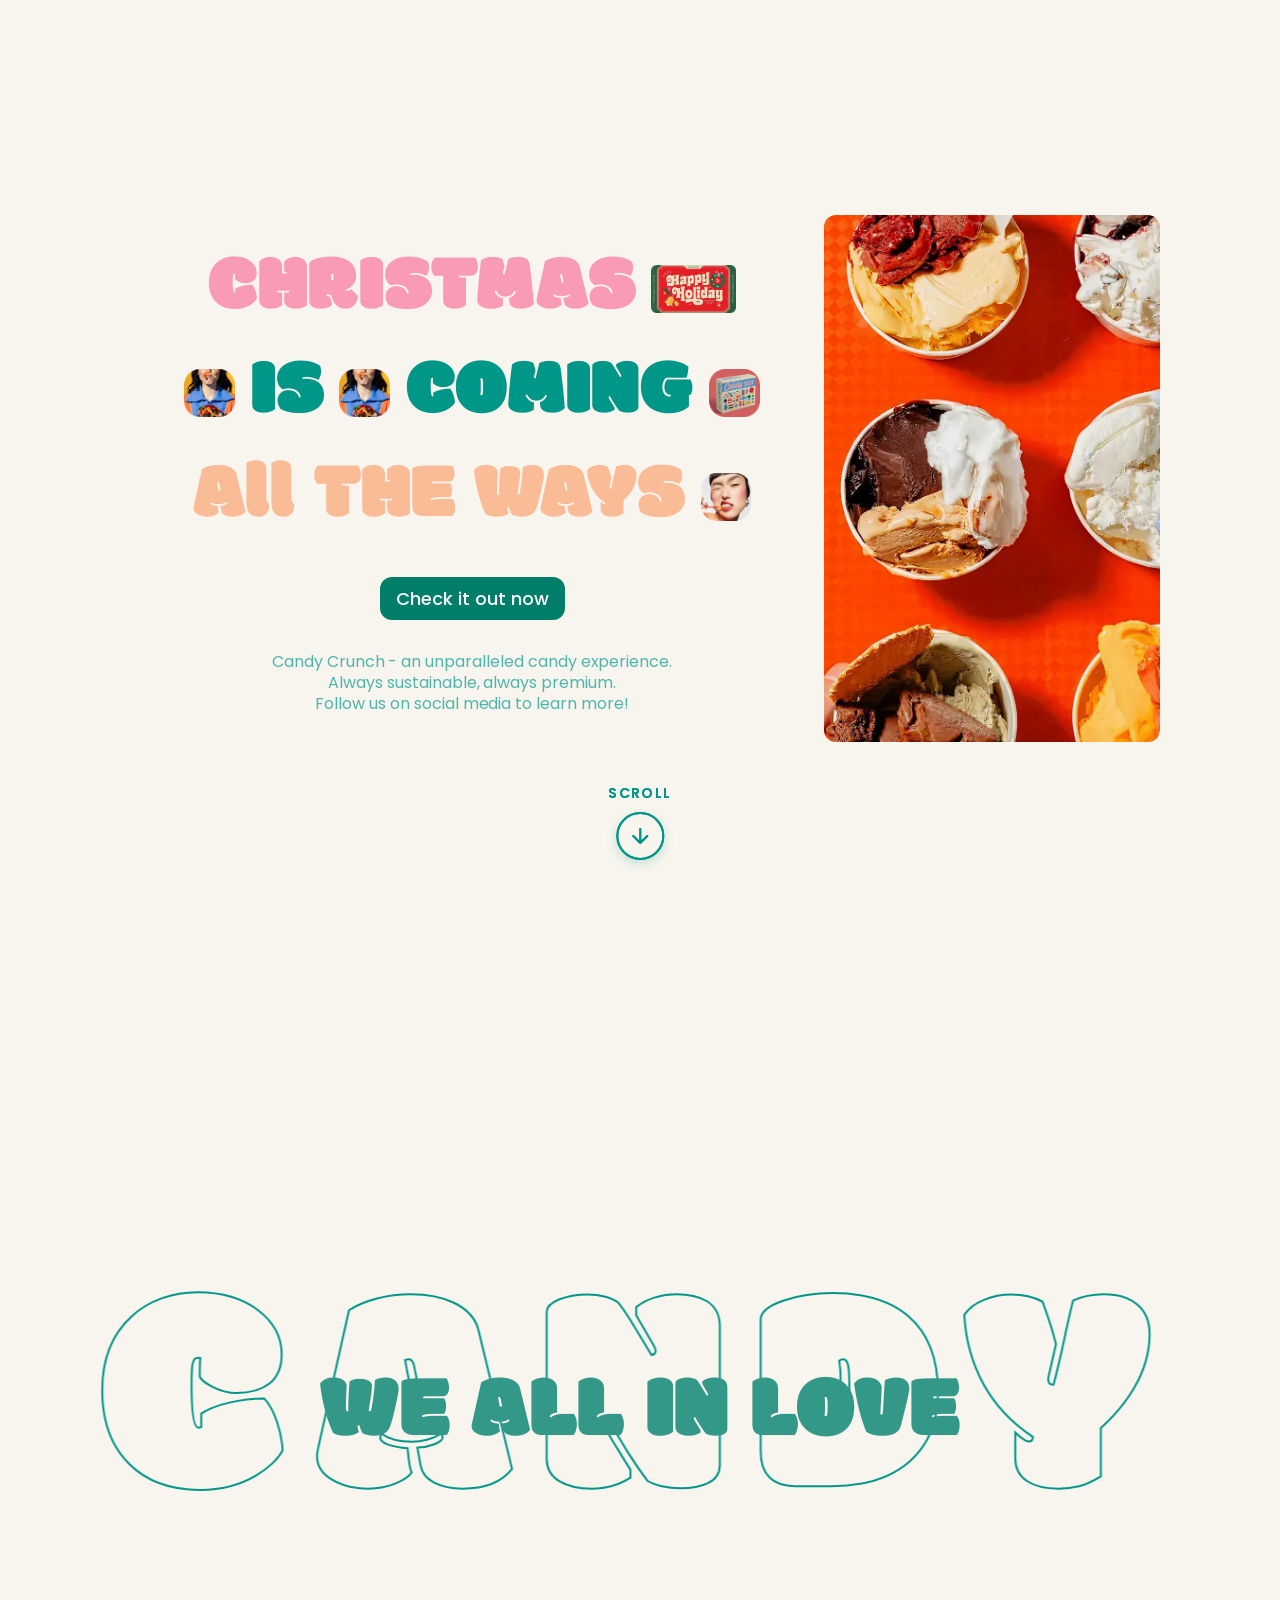
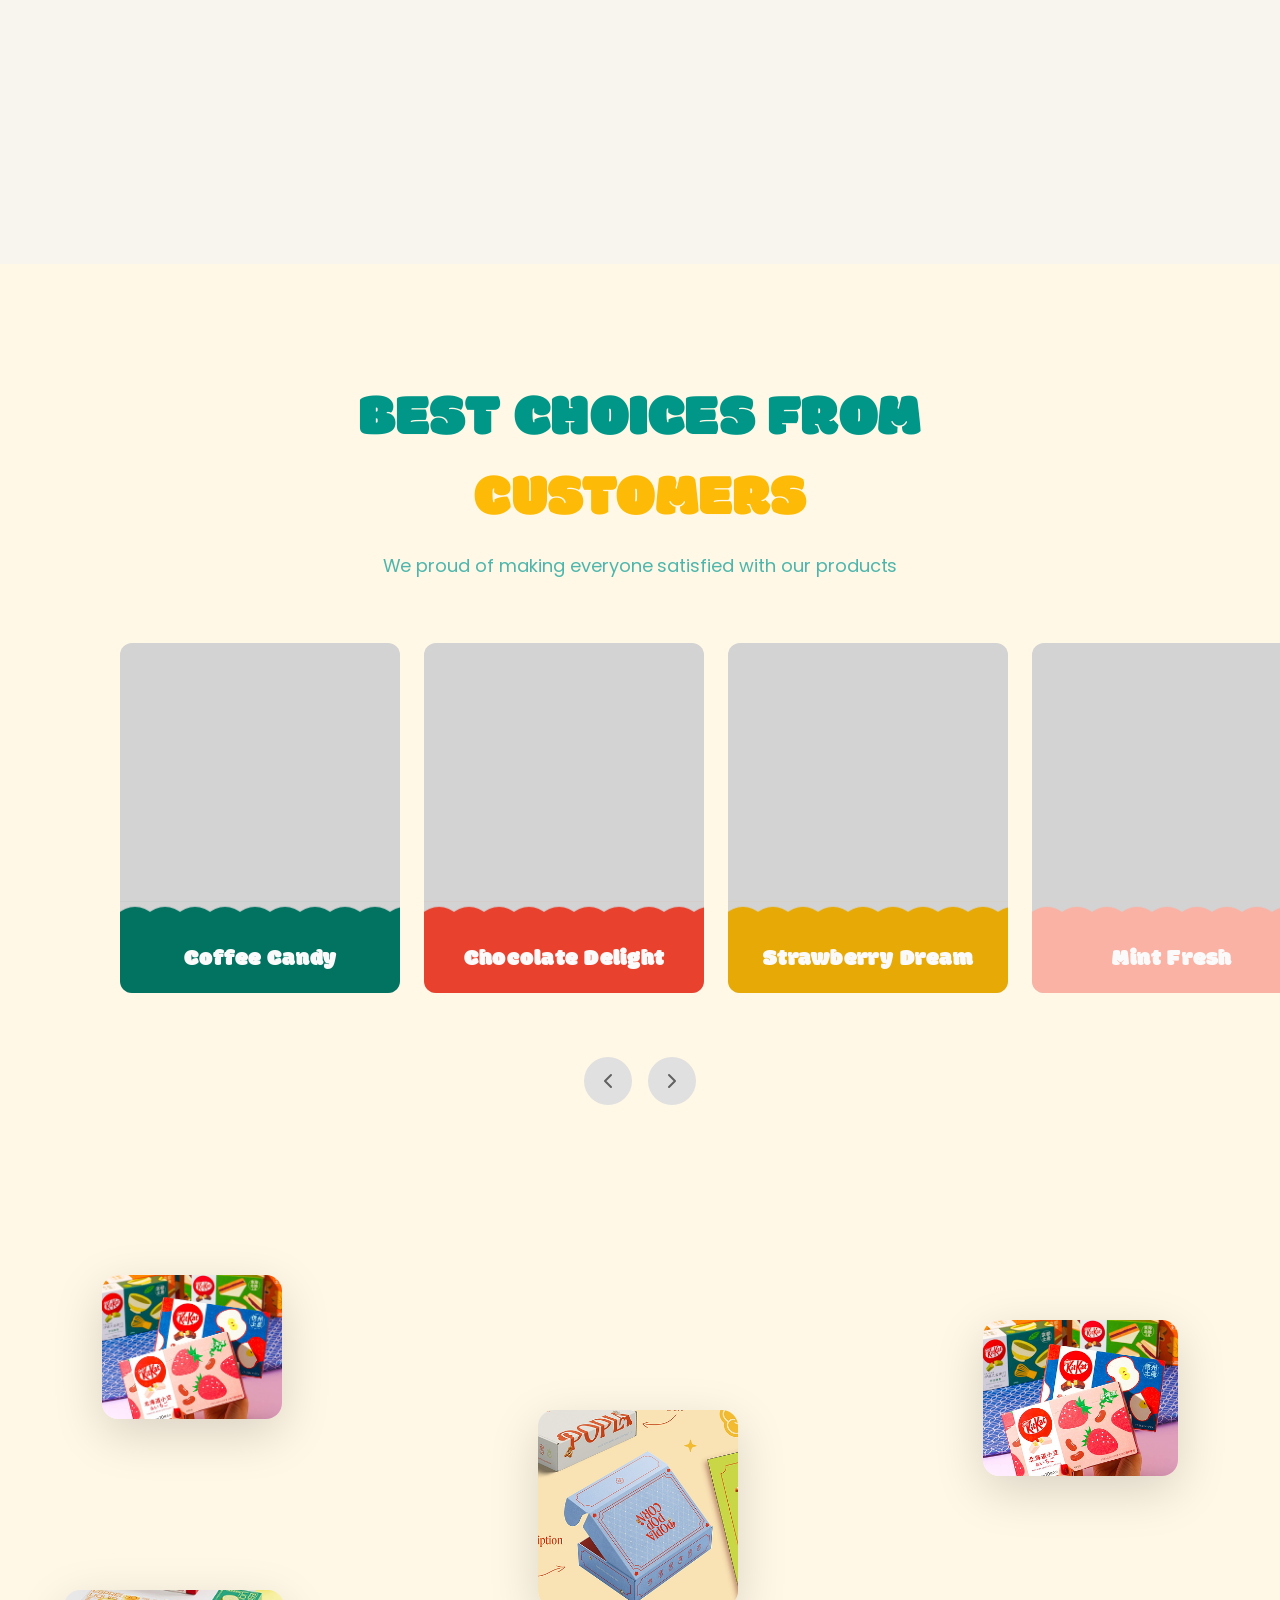
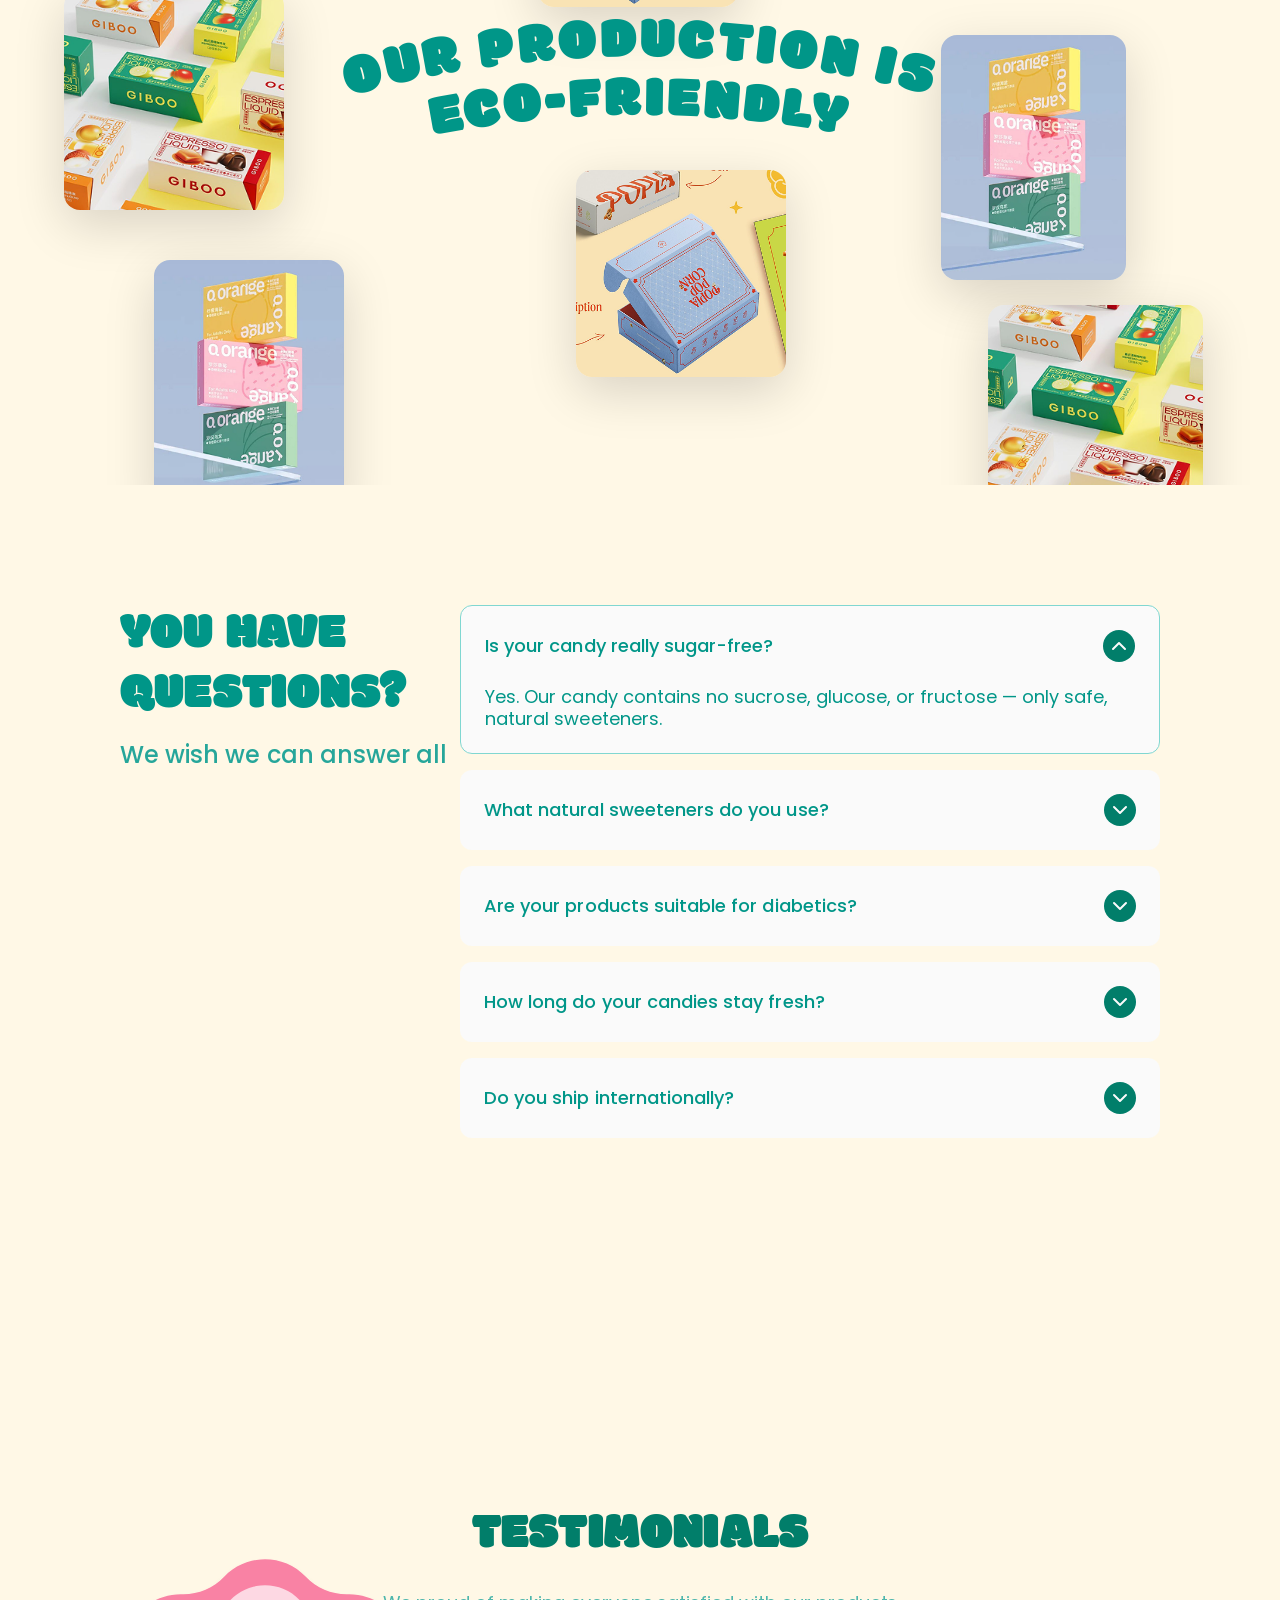
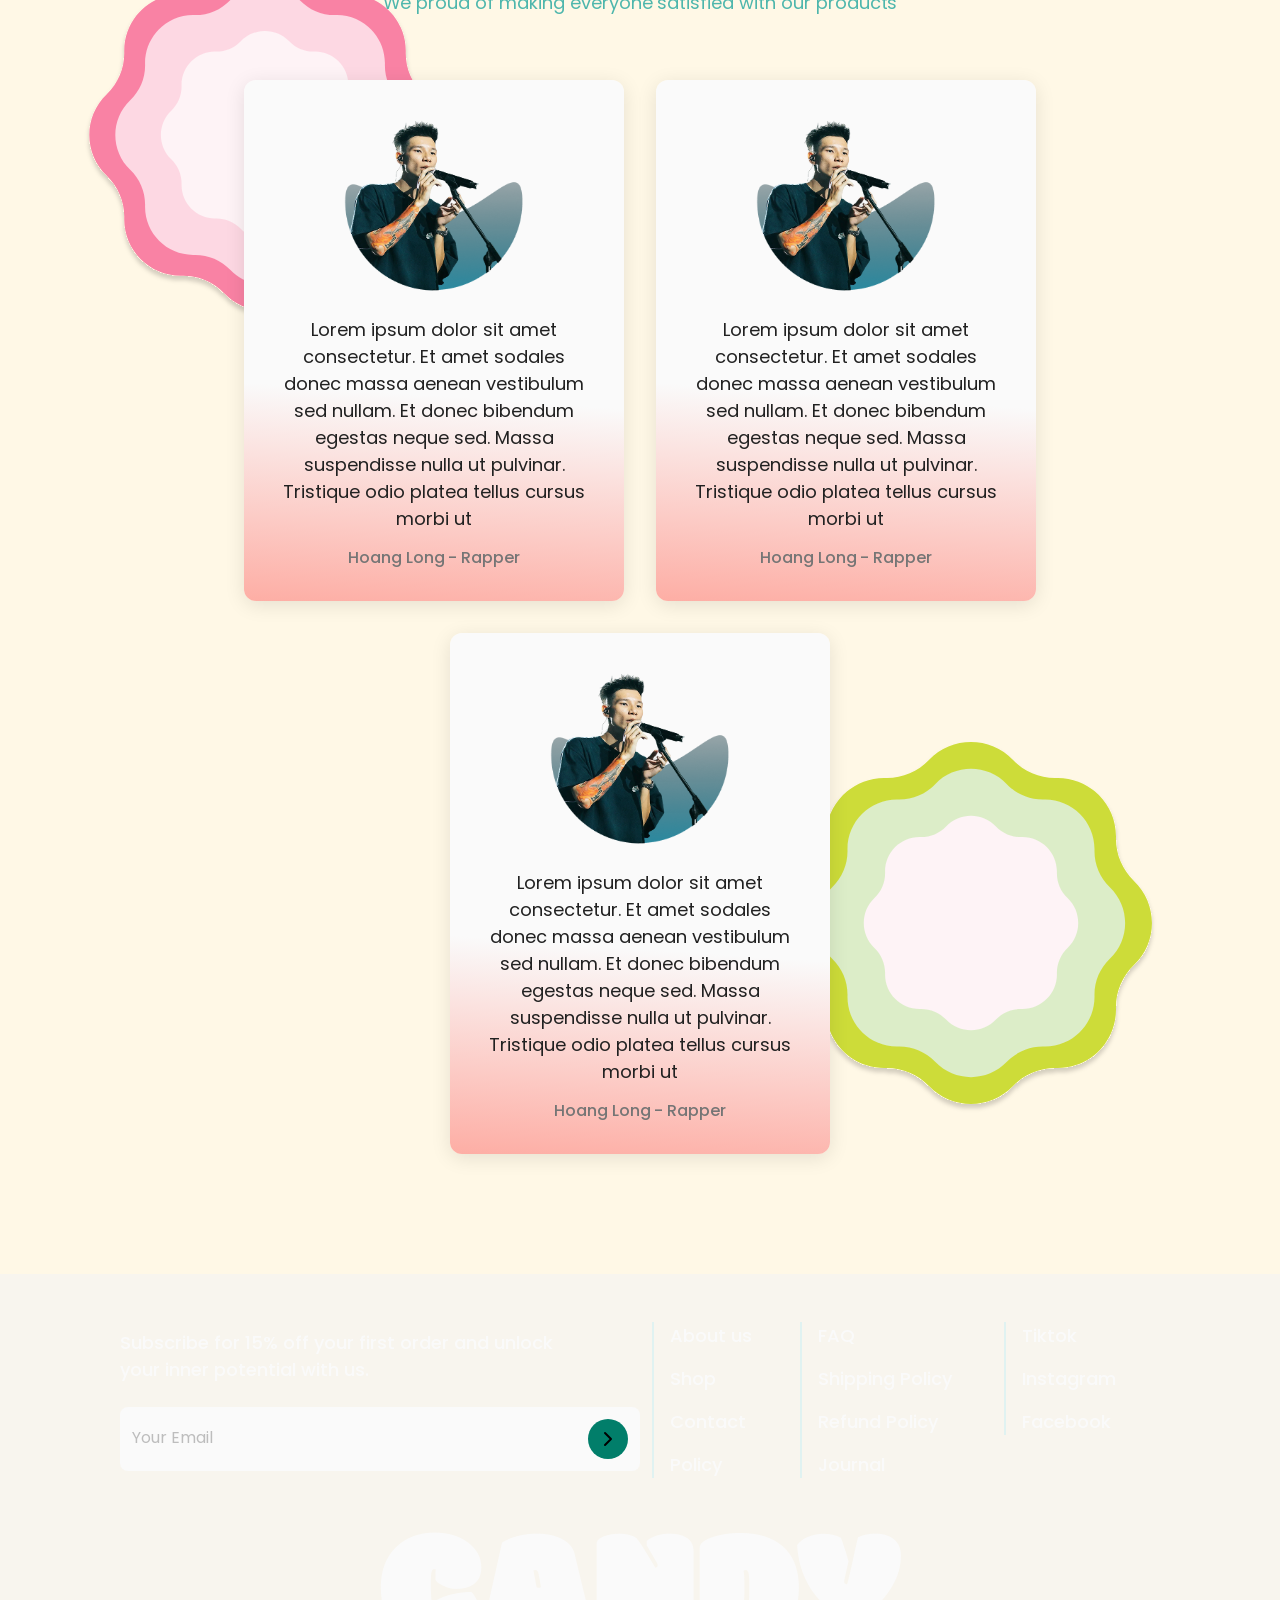
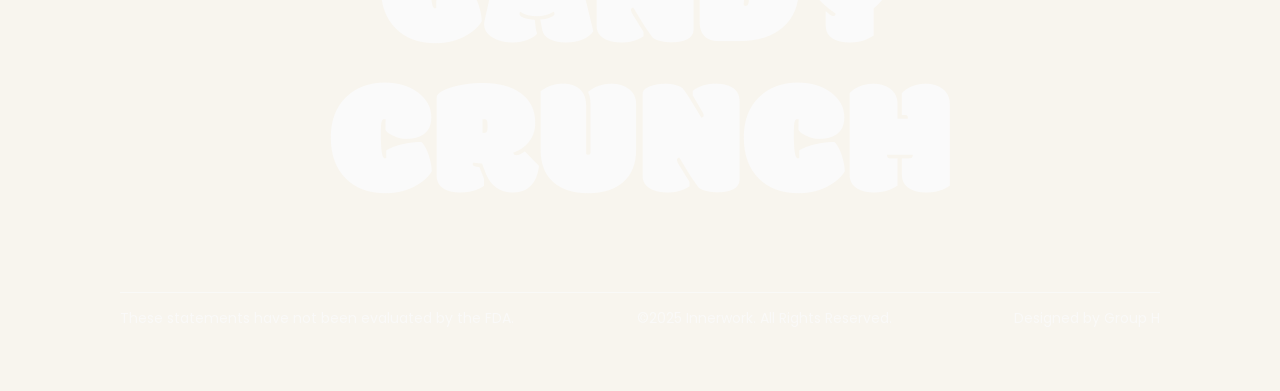
==== commit 9f526886: "Merge branch 'main' of https://github.com/giang-lvn/Candy-Crunch-Website" ====
--- a/views/website/php/index.html
+++ b/views/website/php/index.html
@@ -48,6 +48,9 @@
 
     <!-- Hero Section -->
     <section class="hero">
+        <!-- Snowflakes Container -->
+        <div class="snowflakes-container" aria-hidden="true"></div>
+        
         <div class="hero-content">
             <div class="hero-main">
                 <div class="hero-heading">
@@ -106,7 +109,7 @@
         <h3 class="values-main-text-2 values-text-state-2">ALSO IN FEAR</h3>
         
         <!-- Intro Images State 1 (intro1-6) -->
-        <img src="/views
+        <img src="/views/img/intro1.svg" alt="Candy lover" class="values-img values-img-state-1 values-img-1">
         <img src="/views/img/intro2.svg" alt="Candy lover" class="values-img values-img-state-1 values-img-2">
         <img src="/views/img/intro3.svg" alt="Candy lover" class="values-img values-img-state-1 values-img-3">
         <img src="/views/img/intro4.svg" alt="Candy lover" class="values-img values-img-state-1 values-img-4">
@@ -160,6 +163,8 @@
                     <span class="joy-stat-label">Artifactual</span>
                 </div>
             </div>
+            
+            <button class="btn-primary-large">Go to shop</button>
         </div>
         
         <div class="joy-products">
@@ -511,9 +516,6 @@
                 </div>
             </div>
         </div>
-
-        <!-- Center Button -->
-        <a href="#" class="arc-button">About Us</a>
     </section>
     <!-- End Arc Section -->
 
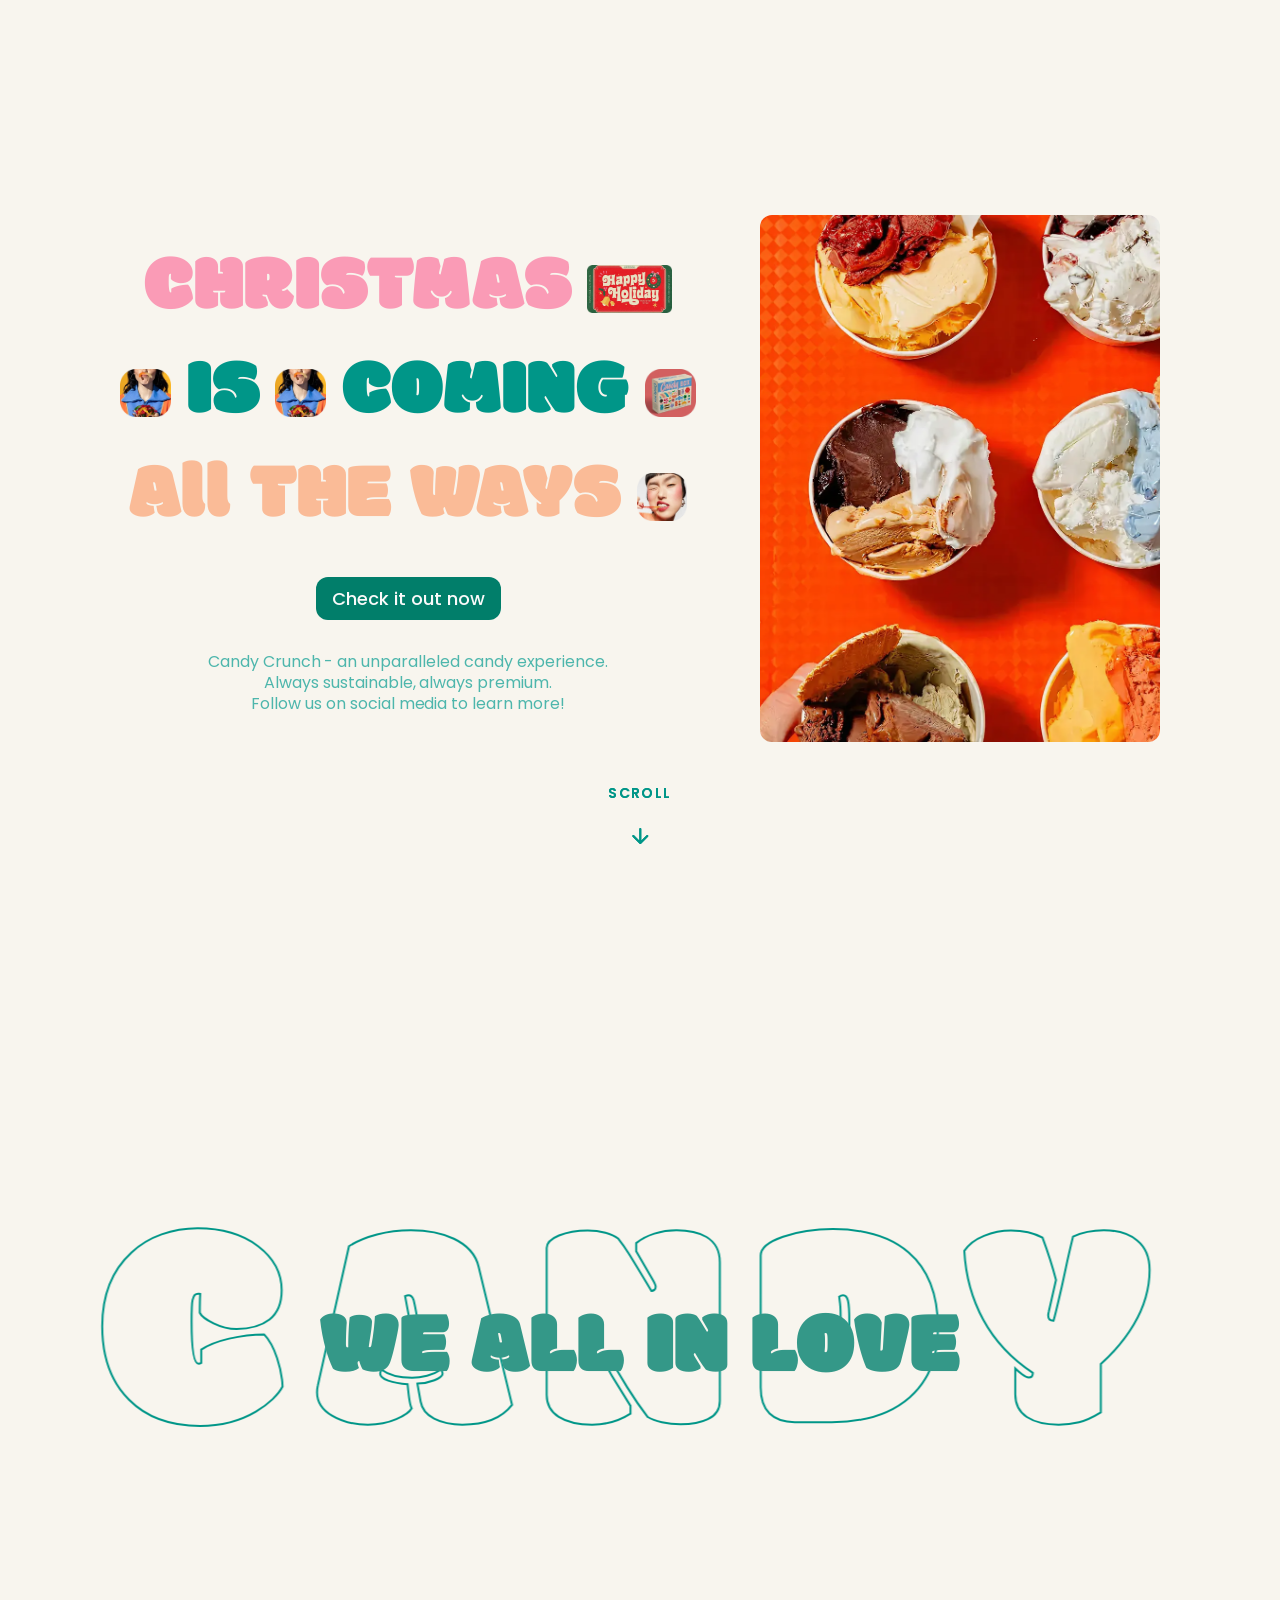
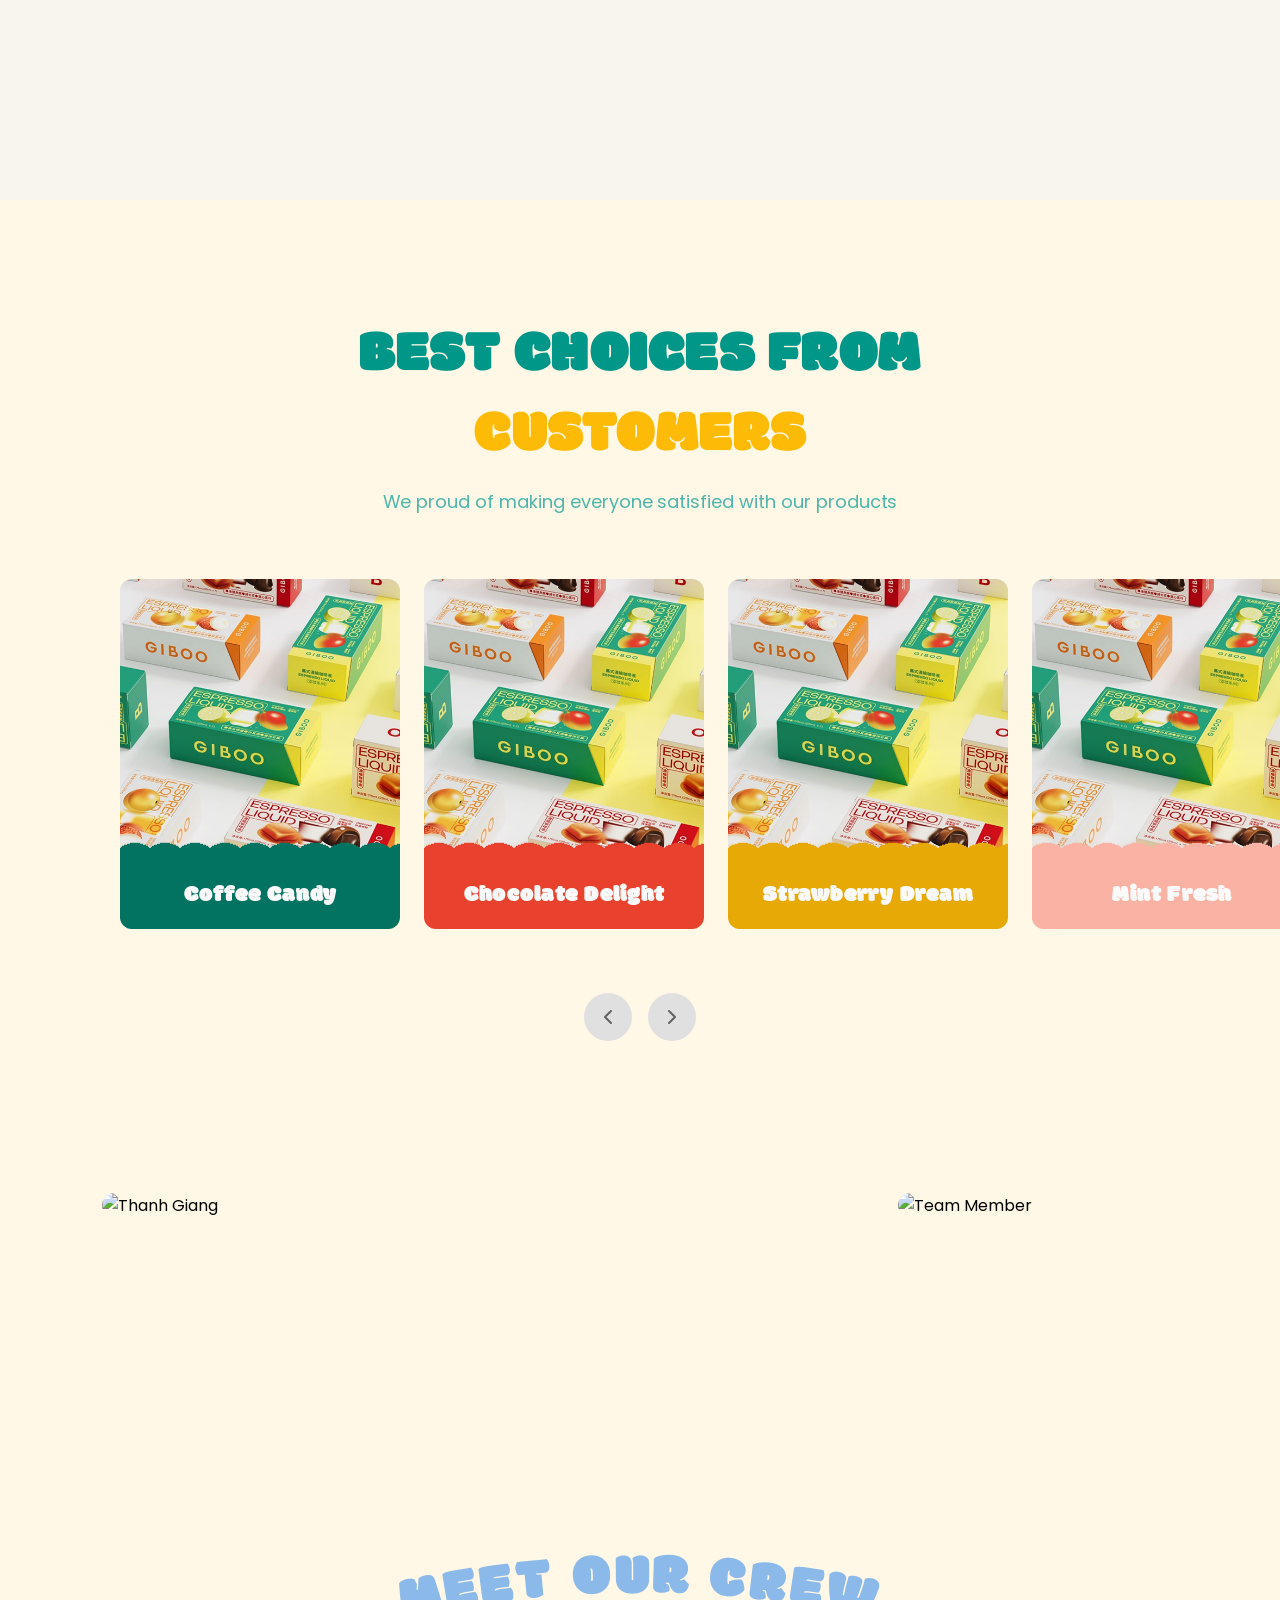
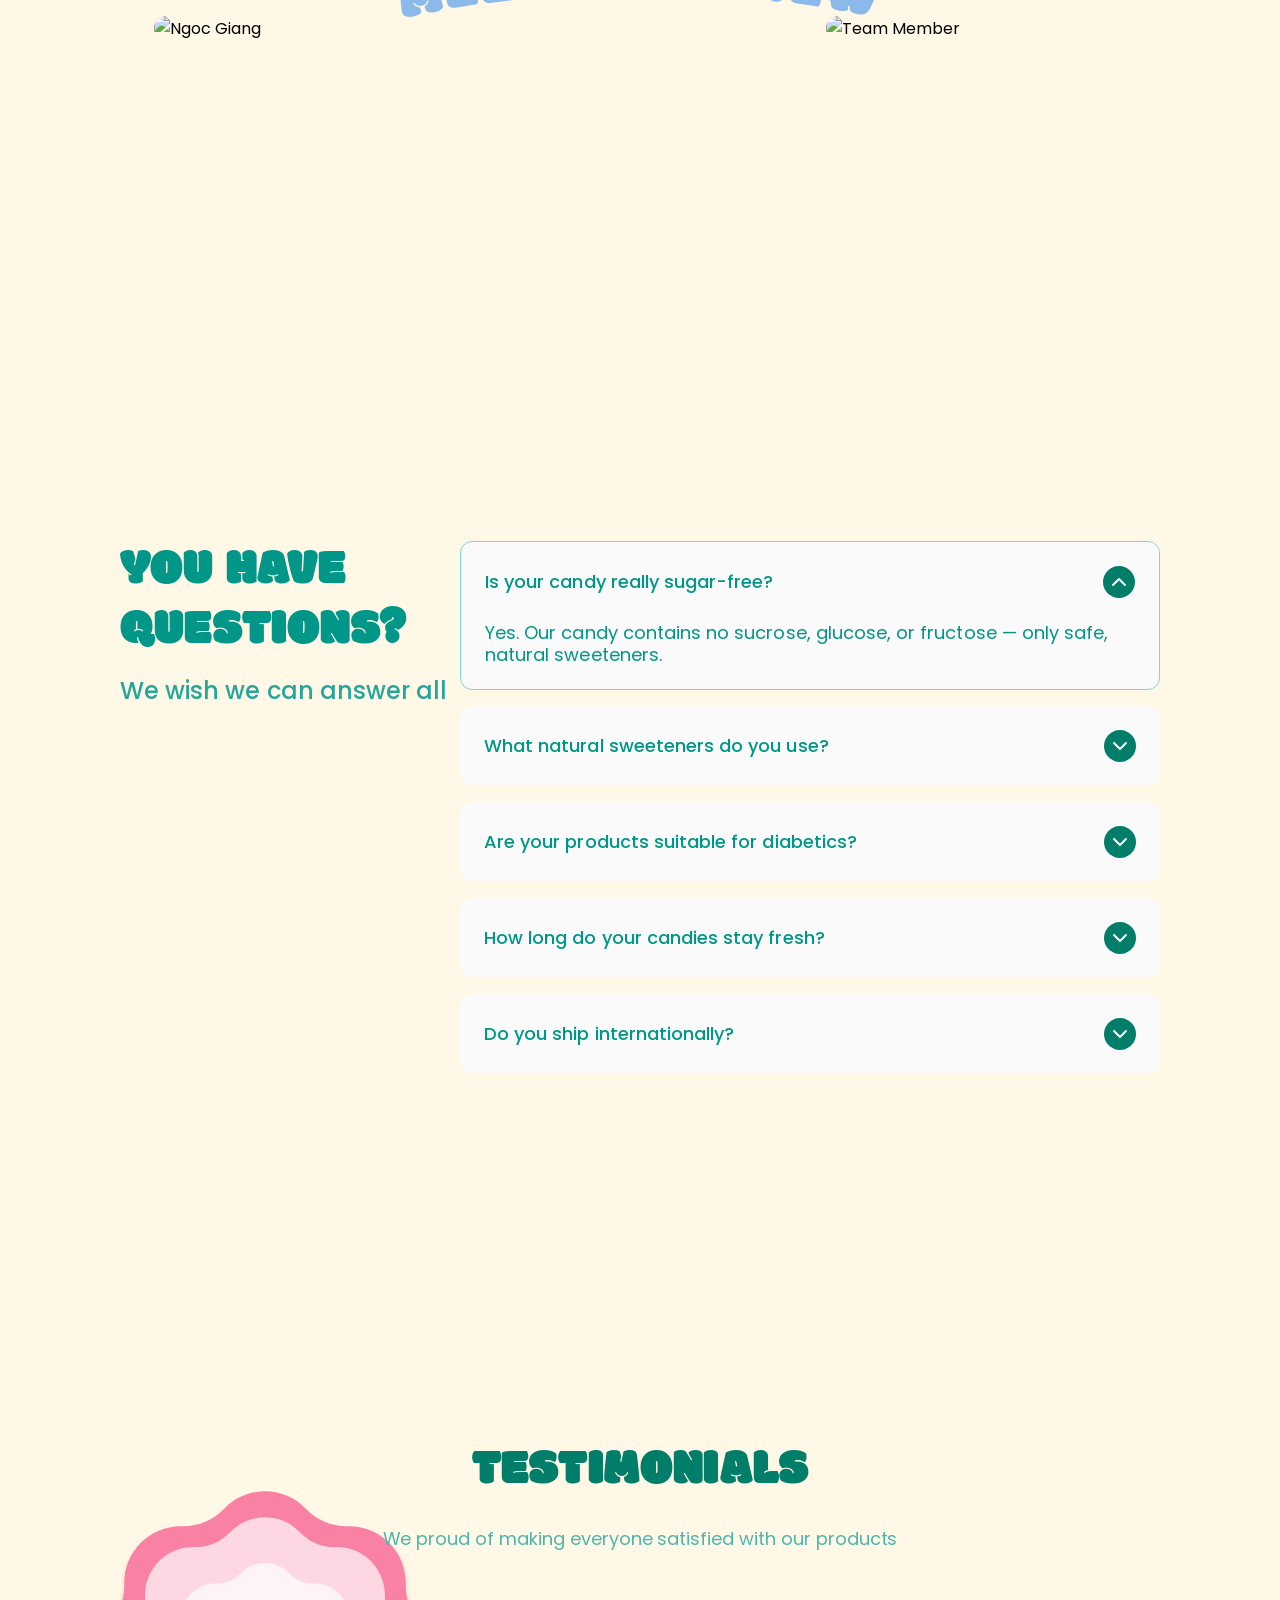
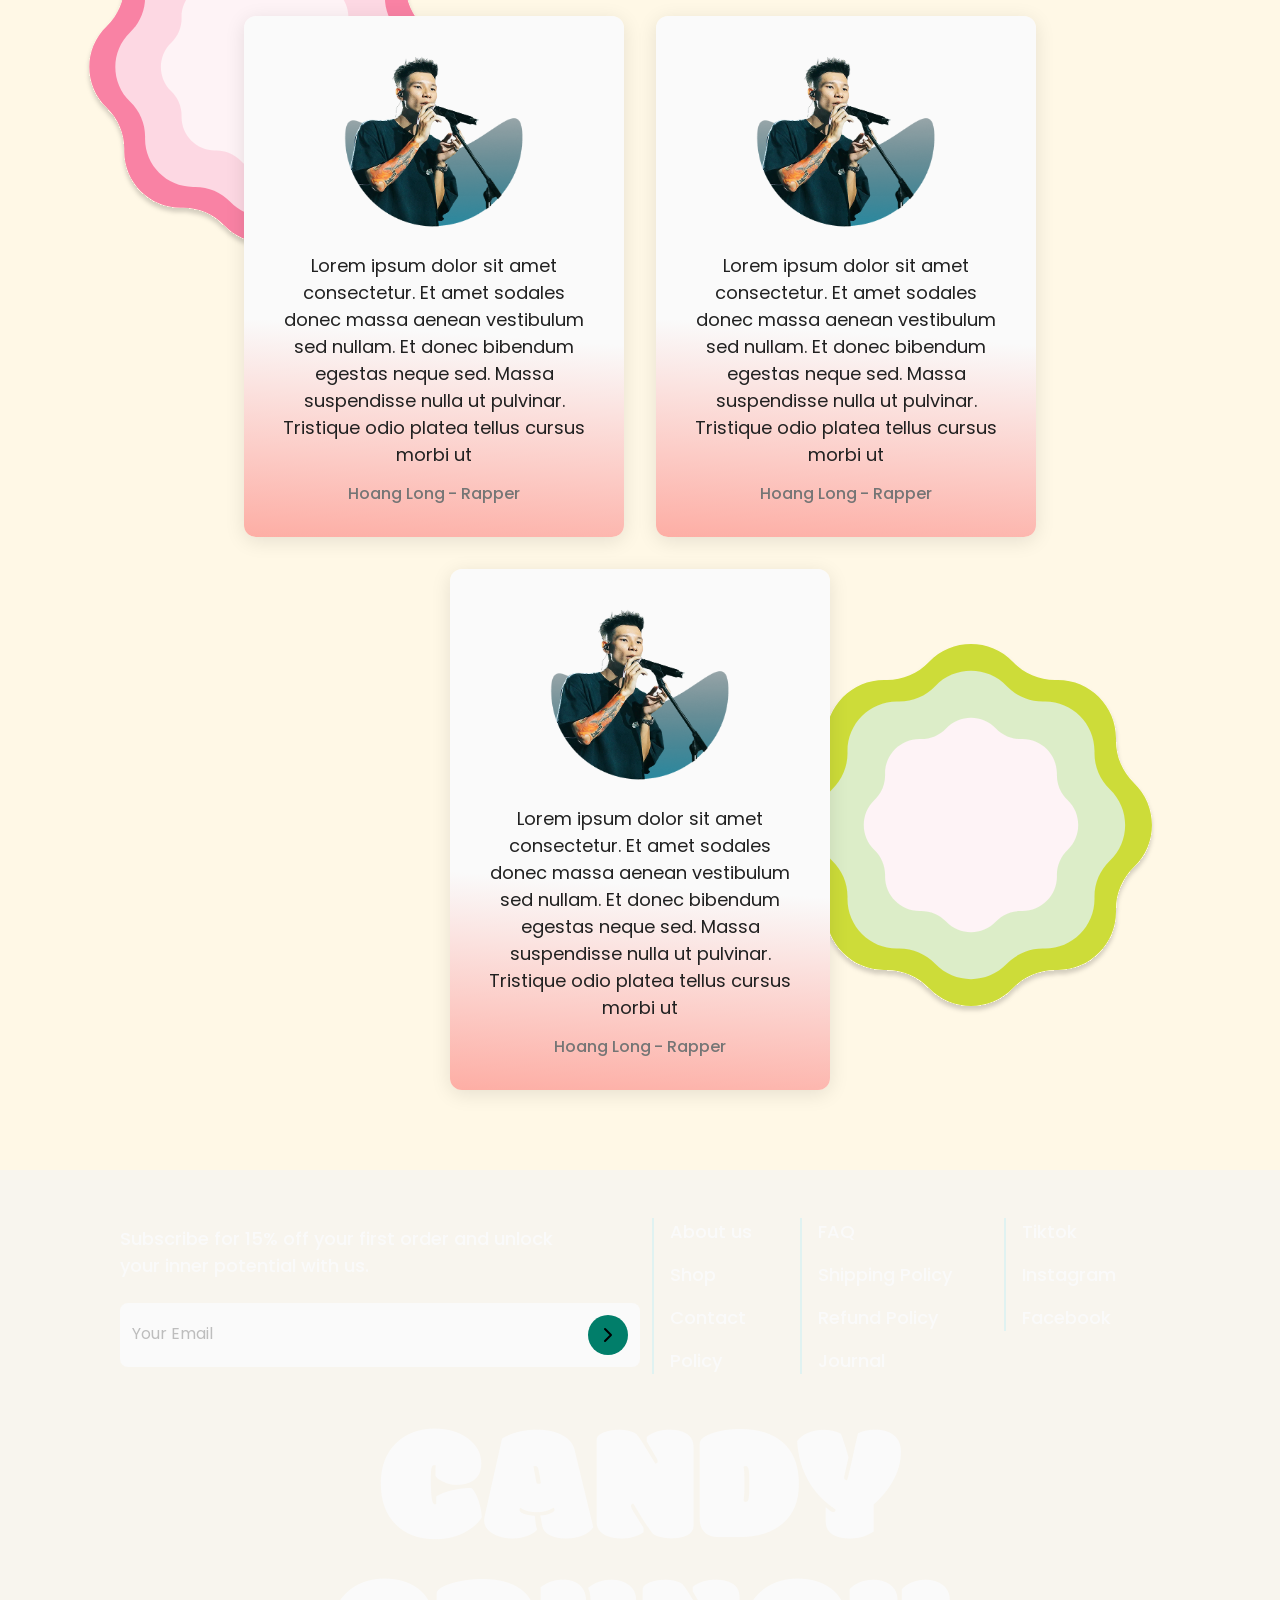
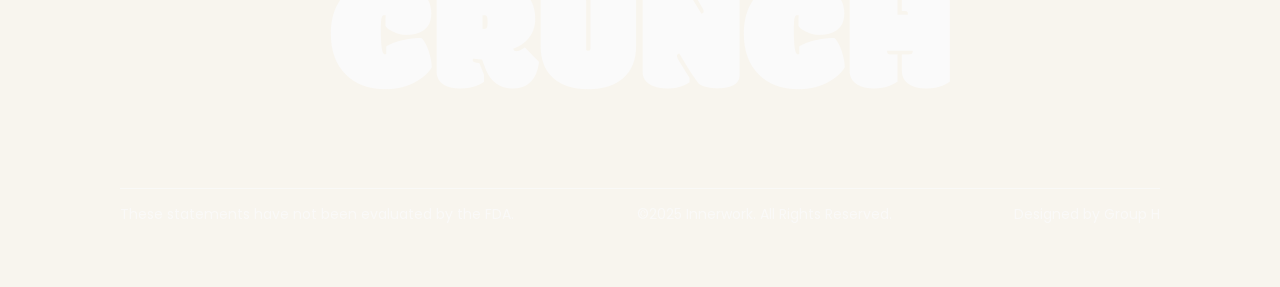
==== commit d0d5c3e4: "Update Playground" ====
--- a/views/website/php/index.html
+++ b/views/website/php/index.html
@@ -9,13 +9,13 @@
     <link rel="preconnect" href="https://fonts.gstatic.com" crossorigin>
     <link href="https://fonts.googleapis.com/css2?family=Modak&family=Poppins:ital,wght@0,100;0,200;0,300;0,400;0,500;0,600;0,700;0,800;0,900;1,100;1,200;1,300;1,400;1,500;1,600;1,700;1,800;1,900&family=Quicksand:wght@300..700&display=swap" rel="stylesheet">
     <!-- Preload critical hero images for faster loading -->
-    <link rel="preload" href="/views/img/hero-thumbnail.svg" as="image" fetchpriority="high">
-    <link rel="preload" href="/views/img/hero-line1.webp" as="image">
-    <link rel="preload" href="/views/img/hero-line2.webp" as="image">
-    <link rel="preload" href="/views/img/hero-line3.webp" as="image">
-    <link rel="preload" href="/views/img/hero-line4.webp" as="image">
-    <link rel="stylesheet" href="/views/css/main.css">
-    <link rel="stylesheet" href="/views/css/index.css">
+    <link rel="preload" href="/views/website/img/hero-thumbnail.svg" as="image" fetchpriority="high">
+    <link rel="preload" href="/views/website/img/hero-line1.webp" as="image">
+    <link rel="preload" href="/views/website/img/hero-line2.webp" as="image">
+    <link rel="preload" href="/views/website/img/hero-line3.webp" as="image">
+    <link rel="preload" href="/views/website/img/hero-line4.webp" as="image">
+    <link rel="stylesheet" href="/views/website/css/main.css">
+    <link rel="stylesheet" href="/views/website/css/index.css">
 </head>
 <body id="top">
     <!-- Navigation-->
@@ -23,7 +23,7 @@
         <div class="nav-container">
             <div class="logo">
                 <a href="#top" class="logo-link">
-                    <img src="/views/img/logo.svg" alt="Candy Crunch logo">
+                    <img src="/views/website/img/logo.svg" alt="Candy Crunch logo">
                 </a>
             </div>
             
@@ -31,7 +31,7 @@
                 <ul class="menu">
                     <li><a href="#" class="nav-link active">Homepage</a></li>
                     <li><a href="#" class="nav-link">About us</a></li>
-                    <li><a href="#" class="nav-link">Shop <img src="/views/img/Icon _ Drop down.svg" alt="dropdown"></a></li>
+                    <li><a href="#" class="nav-link">Shop <img src="/views/website/img/Icon _ Drop down.svg" alt="dropdown"></a></li>
                     <li><a href="#" class="nav-link">Checkout</a></li>
                     <li><a href="#" class="nav-link">Contact</a></li>
                     <li><a href="#" class="nav-link">Policy</a></li>
@@ -47,6 +47,8 @@
     <!-- End Navigation -->
 
     <!-- Hero Section -->
+
+    
     <section class="hero">
         <!-- Snowflakes Container -->
         <div class="snowflakes-container" aria-hidden="true"></div>
@@ -56,18 +58,18 @@
                 <div class="hero-heading">
                     <div class="hero-line">
                         <h1 class="hero-text hero-text-pink">CHRISTMAS</h1>
-                        <img src="/views/img/hero-line1.webp" alt="badge" class="hero-badge" loading="eager" width="48" height="48">
+                        <img src="/views/website/img/hero-line1.webp" alt="badge" class="hero-badge" loading="eager" width="48" height="48">
                     </div>
                     <div class="hero-line">
-                        <img src="/views/img/hero-line2.webp" alt="badge" class="hero-badge" loading="eager" width="48" height="48">
+                        <img src="/views/website/img/hero-line2.webp" alt="badge" class="hero-badge" loading="eager" width="48" height="48">
                         <h1 class="hero-text hero-text-teal">IS</h1>
-                        <img src="/views/img/hero-line2.webp" alt="badge" class="hero-badge" loading="eager" width="48" height="48">
+                        <img src="/views/website/img/hero-line2.webp" alt="badge" class="hero-badge" loading="eager" width="48" height="48">
                         <h1 class="hero-text hero-text-teal">COMING</h1>
-                        <img src="/views/img/hero-line3.webp" alt="badge" class="hero-badge" loading="eager" width="48" height="48">
+                        <img src="/views/website/img/hero-line3.webp" alt="badge" class="hero-badge" loading="eager" width="48" height="48">
                     </div>
                     <div class="hero-line">
                         <h1 class="hero-text hero-text-orange">All THE WAYS</h1>
-                        <img src="/views/img/hero-line4.webp" alt="badge" class="hero-badge" loading="eager" width="48" height="48">
+                        <img src="/views/website/img/hero-line4.webp" alt="badge" class="hero-badge" loading="eager" width="48" height="48">
                     </div>
                 </div>
                 
@@ -81,7 +83,7 @@
         </div>
         
         <div class="hero-image">
-            <img src="/views/img/hero-thumbnails.webp" alt="Ice cream bowls" loading="eager" fetchpriority="high" width="527" height="527">
+            <img src="/views/website/img/hero-thumbnails.webp" alt="Ice cream bowls" loading="eager" fetchpriority="high" width="527" height="527">
         </div>
     </section>
     
@@ -109,20 +111,20 @@
         <h3 class="values-main-text-2 values-text-state-2">ALSO IN FEAR</h3>
         
         <!-- Intro Images State 1 (intro1-6) -->
-        <img src="/views/img/intro1.svg" alt="Candy lover" class="values-img values-img-state-1 values-img-1">
-        <img src="/views/img/intro2.svg" alt="Candy lover" class="values-img values-img-state-1 values-img-2">
-        <img src="/views/img/intro3.svg" alt="Candy lover" class="values-img values-img-state-1 values-img-3">
-        <img src="/views/img/intro4.svg" alt="Candy lover" class="values-img values-img-state-1 values-img-4">
-        <img src="/views/img/intro5.svg" alt="Candy lover" class="values-img values-img-state-1 values-img-5">
-        <img src="/views/img/intro6.svg" alt="Candy lover" class="values-img values-img-state-1 values-img-6">
+        <img src="/views/website/img/intro1.svg" alt="Candy lover" class="values-img values-img-state-1 values-img-1">
+        <img src="/views/website/img/intro2.svg" alt="Candy lover" class="values-img values-img-state-1 values-img-2">
+        <img src="/views/website/img/intro3.svg" alt="Candy lover" class="values-img values-img-state-1 values-img-3">
+        <img src="/views/website/img/intro4.svg" alt="Candy lover" class="values-img values-img-state-1 values-img-4">
+        <img src="/views/website/img/intro5.svg" alt="Candy lover" class="values-img values-img-state-1 values-img-5">
+        <img src="/views/website/img/intro6.svg" alt="Candy lover" class="values-img values-img-state-1 values-img-6">
         
         <!-- Intro Images State 2 (intro7-12) -->
-        <img src="/views/img/intro7.svg" alt="Health concern" class="values-img values-img-state-2 values-img-1">
-        <img src="/views/img/intro8.svg" alt="Health concern" class="values-img values-img-state-2 values-img-2">
-        <img src="/views/img/intro9.svg" alt="Health concern" class="values-img values-img-state-2 values-img-3">
-        <img src="/views/img/intro10.svg" alt="Health concern" class="values-img values-img-state-2 values-img-4">
-        <img src="/views/img/intro11.svg" alt="Health concern" class="values-img values-img-state-2 values-img-5">
-        <img src="/views/img/intro12.svg" alt="Health concern" class="values-img values-img-state-2 values-img-6">
+        <img src="/views/website/img/intro7.svg" alt="Health concern" class="values-img values-img-state-2 values-img-1">
+        <img src="/views/website/img/intro8.svg" alt="Health concern" class="values-img values-img-state-2 values-img-2">
+        <img src="/views/website/img/intro9.svg" alt="Health concern" class="values-img values-img-state-2 values-img-3">
+        <img src="/views/website/img/intro10.svg" alt="Health concern" class="values-img values-img-state-2 values-img-4">
+        <img src="/views/website/img/intro11.svg" alt="Health concern" class="values-img values-img-state-2 values-img-5">
+        <img src="/views/website/img/intro12.svg" alt="Health concern" class="values-img values-img-state-2 values-img-6">
     </section>
     <!-- End Values Section -->
 
@@ -169,15 +171,16 @@
         
         <div class="joy-products">
             <div class="joy-products-col">
-                <img src="/views/img/pl1.svg" alt="Product" class="joy-product-img">
-                <img src="/views/img/pl2.svg" alt="Product" class="joy-product-img">
+                <img src="/views/website/img/pl1.svg" alt="Product" class="joy-product-img">
+                <img src="/views/website/img/pl2.svg" alt="Product" class="joy-product-img">
             </div>
             <div class="joy-products-col">
-                <img src="/views/img/pr1.svg" alt="Product" class="joy-product-img">
-                <img src="/views/img/pr2.svg" alt="Product" class="joy-product-img">
+                <img src="/views/website/img/pr1.svg" alt="Product" class="joy-product-img">
+                <img src="/views/website/img/pr2.svg" alt="Product" class="joy-product-img">
             </div>
         </div>
     </section>
+    
     <!-- End Joy Section -->
 
     <!-- Featured Products Section -->
@@ -437,19 +440,46 @@
         <!-- Gallery Images - Scroll with parallax -->
         <div class="gallery-scroll">
             <div class="gallery-column gallery-left">
-                <img src="/views/img/Rectangle 34.png" alt="Gallery image" class="gallery-item">
-                <img src="/views/img/Rectangle 35.png" alt="Gallery image" class="gallery-item">
-                <img src="/views/img/Rectangle 36.png" alt="Gallery image" class="gallery-item">
+                <div class="crew-member crew-member-1">
+                    <img src="/views/website/img/ot-thanhgiang.png" alt="Thanh Giang" class="gallery-item">
+                    <div class="crew-name">THANH GIANG</div>
+                </div>
+                <div class="crew-member crew-member-2">
+                    <img src="/views/website/img/ot-giang.png" alt="Ngoc Giang" class="gallery-item">
+                    <div class="crew-name">NGOC GIANG</div>
+                </div>
             </div>
             <div class="gallery-column gallery-center">
-                <img src="/views/img/Rectangle 39.png" alt="Gallery image" class="gallery-item">
-                <img src="/views/img/Rectangle 39.png" alt="Gallery image" class="gallery-item">
+                <img src="/views/website/img/logo.svg" alt="Candy Crunch Logo" class="crew-logo">
             </div>
             <div class="gallery-column gallery-right">
-                <img src="/views/img/Rectangle 34.png" alt="Gallery image" class="gallery-item">
-                <img src="/views/img/Rectangle 36.png" alt="Gallery image" class="gallery-item">
-                <img src="/views/img/Rectangle 35.png" alt="Gallery image" class="gallery-item">
-            </div>
+                <div class="crew-member crew-member-3">
+                    <img src="/views/website/img/ot-mananh.png" alt="Team Member" class="gallery-item">
+                    <div class="crew-name">MAN ANH</div>
+                </div>
+                <div class="crew-member crew-member-4">
+                    <img src="/views/website/img/ot-longvo.png" alt="Team Member" class="gallery-item">
+                    <div class="crew-name">LONG VO</div>
+                </div>
+            </div>
+        </div>
+        
+        <!-- Community Images - Appear during "A COMMUNITY" phase -->
+        <div class="community-gallery">
+            <img src="/views/website/img/community_1.png" alt="Community" class="community-img community-img-1">
+            <img src="/views/website/img/community_2.png" alt="Community" class="community-img community-img-2">
+            <img src="/views/website/img/community_3.png" alt="Community" class="community-img community-img-3">
+            <img src="/views/website/img/community_4.png" alt="Community" class="community-img community-img-4">
+            <img src="/views/website/img/community_5.png" alt="Community" class="community-img community-img-5">
+        </div>
+        
+        <!-- Delight Images - Flip in during "A DELIGHT" phase -->
+        <div class="delight-gallery">
+            <img src="/views/website/img/community_3.png" alt="Delight" class="delight-img delight-img-1">
+            <img src="/views/website/img/community_5.png" alt="Delight" class="delight-img delight-img-2">
+            <img src="/views/website/img/community_2.png" alt="Delight" class="delight-img delight-img-3">
+            <img src="/views/website/img/community_1.png" alt="Delight" class="delight-img delight-img-4">
+            <img src="/views/website/img/community_4.png" alt="Delight" class="delight-img delight-img-5">
         </div>
         
         <!-- Arc Wheel: Rotating container with 3 arc phrases positioned at 0°, 120°, 240° -->
@@ -460,16 +490,10 @@
                     <svg viewBox="0 0 1200 600" xmlns="http://www.w3.org/2000/svg" preserveAspectRatio="xMidYMid meet">
                         <defs>
                             <path id="arc1-line1" d="M 100,400 A 600,600 0 0 1 1100,400" fill="none"/>
-                            <path id="arc1-line2" d="M 100,432 A 600,600 0 0 1 1100,432" fill="none"/>
                         </defs>
                         <text>
                             <textPath href="#arc1-line1" startOffset="50%" text-anchor="middle">
-                                OUR PRODUCTION IS
-                            </textPath>
-                        </text>
-                        <text>
-                            <textPath href="#arc1-line2" startOffset="50%" text-anchor="middle">
-                                ECO-FRIENDLY
+                                MEET OUR CREW
                             </textPath>
                         </text>
                     </svg>
@@ -484,12 +508,12 @@
                         </defs>
                         <text>
                             <textPath href="#arc2-line1" startOffset="50%" text-anchor="middle">
-                                EVERY CUP IS MADE FROM
+                                A COMMUNITY 
                             </textPath>
                         </text>
                         <text>
                             <textPath href="#arc2-line2" startOffset="50%" text-anchor="middle">
-                                HIGH-QUALITY THINGS
+                                THAT CHOOSES
                             </textPath>
                         </text>
                     </svg>
@@ -515,6 +539,9 @@
                     </svg>
                 </div>
             </div>
+            
+            <!-- Call-to-Action Button -->
+            <button class="arc-button btn-primary-large">Join the Community</button>
         </div>
     </section>
     <!-- End Arc Section -->
@@ -610,8 +637,8 @@
     <!-- Testimonials Section -->
     <section class="testimonials">
         <!-- Decorative Stars -->
-        <img src="/views/img/star1.svg" alt="Star decoration" class="testimonial-star testimonial-star-1">
-        <img src="/views/img/star2.svg" alt="Star decoration" class="testimonial-star testimonial-star-2">
+        <img src="/views/website/img/star1.svg" alt="Star decoration" class="testimonial-star testimonial-star-1">
+        <img src="/views/website/img/star2.svg" alt="Star decoration" class="testimonial-star testimonial-star-2">
         
         <!-- Section Header -->
         <div class="testimonials-header">
@@ -623,7 +650,7 @@
         <div class="testimonials-cards">
             <!-- Card 1 -->
             <div class="testimonial-card testimonial-card-1">
-                <img src="/views/img/testimonial1.png" alt="Customer testimonial" class="testimonial-image">
+                <img src="/views/website/img/testimonial1.png" alt="Customer testimonial" class="testimonial-image">
                 <div class="testimonial-text-container">
                     <p class="testimonial-comment">Lorem ipsum dolor sit amet consectetur. Et amet sodales donec massa aenean vestibulum sed nullam. Et donec bibendum egestas neque sed. Massa suspendisse nulla ut pulvinar. Tristique odio platea tellus cursus morbi ut</p>
                     <p class="testimonial-tag">Hoang Long - Rapper</p>
@@ -632,7 +659,7 @@
             
             <!-- Card 2 -->
             <div class="testimonial-card testimonial-card-2">
-                <img src="/views/img/testimonial1.png" alt="Customer testimonial" class="testimonial-image">
+                <img src="/views/website/img/testimonial1.png" alt="Customer testimonial" class="testimonial-image">
                 <div class="testimonial-text-container">
                     <p class="testimonial-comment">Lorem ipsum dolor sit amet consectetur. Et amet sodales donec massa aenean vestibulum sed nullam. Et donec bibendum egestas neque sed. Massa suspendisse nulla ut pulvinar. Tristique odio platea tellus cursus morbi ut</p>
                     <p class="testimonial-tag">Hoang Long - Rapper</p>
@@ -641,7 +668,7 @@
             
             <!-- Card 3 -->
             <div class="testimonial-card testimonial-card-3">
-                <img src="/views/img/testimonial1.png" alt="Customer testimonial" class="testimonial-image">
+                <img src="/views/website/img/testimonial1.png" alt="Customer testimonial" class="testimonial-image">
                 <div class="testimonial-text-container">
                     <p class="testimonial-comment">Lorem ipsum dolor sit amet consectetur. Et amet sodales donec massa aenean vestibulum sed nullam. Et donec bibendum egestas neque sed. Massa suspendisse nulla ut pulvinar. Tristique odio platea tellus cursus morbi ut</p>
                     <p class="testimonial-tag">Hoang Long - Rapper</p>
@@ -651,10 +678,11 @@
     </section>
     <!-- End Testimonials Section -->
 
+
     <!-- Footer -->
     <footer class="footer">
         <video class="footer-video" autoplay loop muted playsinline>
-            <source src="/views/img/footervideo.mp4" type="video/mp4">
+            <source src="/views/website/img/footervideo.mp4" type="video/mp4">
         </video>
         <div class="footer-overlay"></div>
         <div class="upper">
@@ -667,7 +695,7 @@
                                 <div class="text-title">
                                     <div class="text"><input class="div" placeholder="Your Email" type="email" /></div>
                                 </div>
-                                <div class="button"><img class="solar-arrow-right" src="/views/img/solar-arrow-right-linear.svg" alt="Subscribe" /></div>
+                                <div class="button"><img class="solar-arrow-right" src="/views/website/img/solar-arrow-right-linear.svg" alt="Subscribe" /></div>
                             </div>
                         </div>
                     </div>
@@ -707,7 +735,7 @@
     <script src="https://cdnjs.cloudflare.com/ajax/libs/gsap/3.12.5/gsap.min.js"></script>
     <script src="https://cdnjs.cloudflare.com/ajax/libs/gsap/3.12.5/ScrollTrigger.min.js"></script>
     
-    <script src="/views/js/main.js"></script>
-    <script src="/views/js/index.js"></script>
+    <script src="/views/website/js/main.js"></script>
+    <script src="/views/website/js/index.js"></script>
 </body>
 </html>
--- a/views/website/css/main.css
+++ b/views/website/css/main.css
@@ -0,0 +1,2416 @@
+/* ================================================
+   RESET STYLES - Các reset styles là những styles mặc định cho tất cả các element trong html của trình duyệt. Tốt nhất cứ reset để nó như trang giấy trắng - phạm trưởng
+   ================================================ */
+* {
+  margin: 0;
+  padding: 0;
+  box-sizing: border-box;
+}
+
+/* Hide scrollbar for all browsers */
+html,
+body {
+  overflow-x: hidden !important; /* Hide horizontal scrollbar - force override */
+  -ms-overflow-style: none;  /* IE and Edge */
+  scrollbar-width: none;  /* Firefox */
+  width: 100%;
+  max-width: 100%;
+  font-family: var(--font-primary);
+}
+
+/* Hide scrollbar for Chrome, Safari and Opera */
+html::-webkit-scrollbar,
+body::-webkit-scrollbar {
+  display: none;
+  width: 0;
+  height: 0;
+}
+
+button {
+  border: none;
+  background: none;
+  cursor: pointer;
+  font-family: inherit;
+}
+body{
+   background: var(--body-background, #F8F5EE);
+   font-family: var(--font-primary);
+}
+
+/* Ensure all text elements inherit Poppins font */
+p, span, div, a, li, td, th, label, input, textarea, select, button {
+  font-family: inherit;
+}
+
+/* Headings that don't use Modak should use Poppins */
+h1, h2, h3, h4, h5, h6 {
+  font-family: inherit;
+}
+
+
+/* ================================================
+   GOOGLE FONTS IMPORT
+   Note: Google Fonts are now loaded via <link> tags in index.html
+   for better performance (non-blocking, with preconnect)
+   ================================================ */
+/* ================================================
+   TYPOGRAPHY SYSTEM
+   Based on Figma Design System
+   ================================================ */
+
+:root {
+  /* ========================================
+     1. FONT FAMILIES
+     ======================================== */
+  --font-primary: 'Poppins', -apple-system, BlinkMacSystemFont, 'Segoe UI', sans-serif;
+  --font-heading: 'Modak', cursive;
+
+  /* ========================================
+     2. DESKTOP/TABLET TEXT STYLES
+     Cú pháp của shorthand font: weight size/line-height family
+     ======================================== */
+
+  /* Headings */
+  --heading-1: 400 60px/120% var(--font-heading);
+  --heading-2: 400 50px/120% var(--font-heading);
+  --heading-3: 400 40px/120% var(--font-heading);
+  --heading-4: 400 30px/120% var(--font-heading);
+  --heading-5: 400 24px/120% var(--font-heading);
+
+  /* Body X-Large - 24px */
+  --body-xlarge-regular: 400 24px/120% var(--font-primary);
+  --body-xlarge-medium: 500 24px/120% var(--font-primary);
+  --body-xlarge-semibold: 600 24px/120% var(--font-primary);
+  --body-xlarge-bold: 700 24px/120% var(--font-primary);
+
+  /* Body Large - 18px */
+  --body-large-regular: 400 18px/27px var(--font-primary);
+  --body-large-medium: 500 18px/27px var(--font-primary);
+  --body-large-semibold: 600 18px/30px var(--font-primary);
+  --body-large-bold: 700 18px/30px var(--font-primary);
+
+  /* Body - 16px */
+  --body-regular: 400 16px/130% var(--font-primary);
+  --body-medium: 500 16px/130% var(--font-primary);
+  --body-semibold: 600 16px/130% var(--font-primary);
+  --body-bold: 700 16px/130% var(--font-primary);
+  --body-underline: 400 16px/130% var(--font-primary);
+  
+  /* Letter spacing for body text */
+  --body-letter-spacing: -0.038px;
+
+  /* Footnote - 14px */
+  --footnote-regular: 400 14px/130% var(--font-primary);
+  --footnote-medium: 500 14px/130% var(--font-primary);
+  --footnote-semibold: 600 14px/130% var(--font-primary);
+  --footnote-bold: 700 14px/130% var(--font-primary);
+
+  /* Caption - 13px */
+  --caption-regular: 400 13px/130% var(--font-primary);
+  --caption-medium: 500 13px/130% var(--font-primary);
+  --caption-semibold: 600 13px/130% var(--font-primary);
+  --caption-bold: 700 13px/130% var(--font-primary);
+
+  /* Small - 12px */
+  --small-regular: 400 12px/133% var(--font-primary);
+  --small-medium: 500 12px/133% var(--font-primary);
+  --small-semibold: 600 12px/133% var(--font-primary);
+  --small-bold: 700 12px/133% var(--font-primary);
+
+
+  /* ========================================
+     3. MOBILE TEXT STYLES (Không sử dụng nhưng cứ để vào biết đâu lại cần)
+     ======================================== */
+  --mobile-heading-1: 600 40px/120% var(--font-heading);
+  --mobile-heading-2: 600 30px/120% var(--font-heading);
+  --mobile-heading-3: 600 28px/121% var(--font-heading);
+  --mobile-heading-4: 600 24px/121% var(--font-heading);
+
+  /* ========================================
+     4. SPACING SYSTEM
+     Base: 4px (Bội số của 4) nhưng hãy ưu tiên sử dụng bội số của 8: 8,16,24,.., chỉ những khi nào túng lắm mới hãy dùng 4)
+     Đặt tên theo giá trị px
+     ======================================== */
+  --spacing-4: 4px;
+  --spacing-8: 8px;
+  --spacing-12: 12px;
+  --spacing-16: 16px;
+  --spacing-20: 20px;
+  --spacing-24: 24px;
+  --spacing-28: 28px;
+  --spacing-32: 32px;
+  --spacing-36: 36px;
+  --spacing-40: 40px;
+  --spacing-44: 44px;
+  --spacing-48: 48px;
+  --spacing-52: 52px;
+  --spacing-56: 56px;
+  --spacing-60: 60px;
+  --spacing-64: 64px;
+  --spacing-68: 68px;
+  --spacing-72: 72px;
+  --spacing-76: 76px;
+  --spacing-80: 80px;
+  --spacing-84: 84px;
+  --spacing-88: 88px;
+  --spacing-92: 92px;
+  --spacing-96: 96px;
+  --spacing-104: 104px;
+  --spacing-112: 112px;
+  --spacing-120: 120px;
+  --spacing-128: 128px;
+
+  --border-radius-12: var(--spacing-12);
+
+  /* ========================================
+     5. COLOR SYSTEM
+   Hệ thống màu sắc dựa trên Variables của Figma. Trong Figma có thay đổi gì thì vào đây thay đổi phát là xong.
+     ======================================== */
+
+  /* Yellow */
+  --yellow-50: #FFF8E6;
+  --yellow-100: #FEEAB2;
+  --yellow-200: #FEDF8C;
+  --yellow-300: #FED158;
+  --yellow-400: #FDC838;
+  --yellow-500: #FDBA06;
+  --yellow-600: #E6A905;
+  --yellow-700: #B48404;
+  --yellow-800: #8B6603;
+  --yellow-900: #6A4E03;
+
+  /* Teal */
+  --teal-50: #E0F2F1;
+  --teal-100: #B2DFDB;
+  --teal-200: #80CBC4;
+  --teal-300: #4DB6AC;
+  --teal-400: #26A69A;
+  --teal-500: #009688;
+  --teal-600: #00897B;
+  --teal-700: #00796B;
+  --teal-800: #00695C;
+  --teal-900: #004D40;
+
+  /* Red */
+  --red-50: #FFEDEB;
+  --red-100: #FFC7C0;
+  --red-200: #FFABA2;
+  --red-300: #FF8577;
+  --red-400: #FF6D5D;
+  --red-500: #FF4934;
+  --red-600: #E8422F;
+  --red-700: #B53425;
+  --red-800: #8C281D;
+  --red-900: #6B1F16;
+
+  /* Purple */
+  --purple-50: #F3E5F5;
+  --purple-100: #E1BEE7;
+  --purple-200: #CE93D8;
+  --purple-300: #BA68C8;
+  --purple-400: #AB47BC;
+  --purple-500: #9C27B0;
+  --purple-600: #8E24AA;
+  --purple-700: #7B1FA2;
+  --purple-800: #6A1B9A;
+  --purple-900: #4A148C;
+
+  /* Pink */
+  --pink-50: #FEF3F6;
+  --pink-100: #FDD8E3;
+  --pink-200: #FCC6D5;
+  --pink-300: #FBABC2;
+  --pink-400: #FA9BB6;
+  --pink-500: #F9B2A4;
+  --pink-600: #E37695;
+  --pink-700: #B15C74;
+  --pink-800: #89485A;
+  --pink-900: #693745;
+
+  /* Orange */
+  --orange-50: #FEF3EE;
+  --orange-100: #FDE7DC;
+  --orange-200: #FBD0B9;
+  --orange-300: #FABB97;
+  --orange-400: #F8A174;
+  --orange-500: #F68951;
+  --orange-600: #CD7244;
+  --orange-700: #A45B36;
+  --orange-800: #7B4529;
+  --orange-900: #522E1B;
+
+  /* Lime */
+  --lime-50: #F9FBE7;
+  --lime-100: #F0F4C3;
+  --lime-200: #E6EE9C;
+  --lime-300: #DCE775;
+  --lime-400: #D4E157;
+  --lime-500: #CDDC39;
+  --lime-600: #C0CA33;
+  --lime-700: #AFB42B;
+  --lime-800: #9E9D24;
+  --lime-900: #827717;
+
+  /* Light Green */
+  --light-green-50: #F1F8E9;
+  --light-green-100: #DCEDC8;
+  --light-green-200: #C5E1A5;
+  --light-green-300: #AED581;
+  --light-green-400: #9BC34A;
+  --light-green-500: #8BC34A;
+  --light-green-600: #7CB342;
+  --light-green-700: #689F38;
+  --light-green-800: #558B2F;
+  --light-green-900: #33691E;
+
+  /* Light Blue */
+  --light-blue-50: #F3F8FD;
+  --light-blue-100: #DBE9F8;
+  --light-blue-200: #C9DDF5;
+  --light-blue-300: #B1D0F1;
+  --light-blue-400: #A1C7EE;
+  --light-blue-500: #8AB9EA;
+  --light-blue-600: #7EA8D5;
+  --light-blue-700: #6283A6;
+  --light-blue-800: #4C6681;
+  --light-blue-900: #3A4E62;
+
+  /* Gray */
+  --gray-50: #FAFAFA;
+  --gray-100: #F5F5F5;
+  --gray-200: #EEEEEE;
+  --gray-300: #E0E0E0;
+  --gray-400: #BDBDBD;
+  --gray-500: #9E9E9E;
+  --gray-600: #757575;
+  --gray-700: #616161;
+  --gray-800: #424242;
+  --gray-900: #212121;
+
+  /* Green */
+  --green-50: #E6F2F0;
+  --green-100: #80D7D1;
+  --green-200: #8AC4BA;
+  --green-300: #55A99B;
+  --green-400: #349888;
+  --green-500: #017E6A;
+  --green-600: #017360;
+  --green-700: #01594B;
+  --green-800: #01453A;
+  --green-900: #00352D;
+
+  /* Blue */
+  --blue-50: #E3F2FD;
+  --blue-100: #BBDEFB;
+  --blue-200: #90CAF9;
+  --blue-300: #64B5F6;
+  --blue-400: #42A5F5;
+  --blue-500: #2196F3;
+  --blue-600: #1E88E5;
+  --blue-700: #0057B2;
+  --blue-800: #1565C0;
+  --blue-900: #0D47A1;
+
+  /* Amber */
+  --amber-50: #FFF8E1;
+  --amber-100: #FFECB3;
+  --amber-200: #FFE082;
+  --amber-300: #FFD54F;
+  --amber-400: #FFCA28;
+  --amber-500: #FFC107;
+  --amber-600: #FFB300;
+  --amber-700: #FFA000;
+  --amber-800: #FF8F00;
+  --amber-900: #FF6F00;
+
+  /* Beige */
+  --beige-50: #FFFEFD;
+  --beige-100: #FDFCFA;
+  --beige-200: #FCFAF7;
+  --beige-300: #FAF8F4;
+  --beige-400: #F9F7F1;
+  --beige-500: #F8F5EE;
+  --beige-600: #E2DFD9;
+  --beige-700: #B0AEA9;
+  --beige-800: #888783;
+  --beige-900: #686764;
+
+
+  /* ========================================
+     6. COMPONENT COLOR SYSTEM
+     Tất cả các component style và layout - có gì thay đổi trong Figma thì update ở đây
+     ======================================== */
+
+  /* ===== TEXT COLORS ===== */
+  --text-black: var(--gray-900);
+  --text-white: var(--gray-50);
+  --text-subtitle: var(--gray-700);
+  --text-disabled: var(--gray-500);
+
+  /* ===== EFFECT STYLES - RING EFFECTS ===== */
+  --focus-ring: 0 0 3px var(--spacing-3) var(--blue-800);
+  --invalid-ring: 0 0 4px var(--spacing-3) var(--red-400);
+
+  /* ===== INPUT/FORM COMPONENTS ===== */
+  
+  /* Input Borders */
+  --input-border-default: var(--gray-300);
+  --input-border-hover: var(--gray-400);
+  --input-border-focus: var(--blue-800);
+  --input-border-error: var(--red-500);
+  --input-border-disabled: var(--gray-200);
+  
+  /* Input Backgrounds */
+  --input-background-default: var(--gray-50);
+  --input-background-disabled: var(--gray-200);
+  
+  /* Input Text Colors */
+  --input-text-default: var(--text-black);
+  --input-text-placeholder: var(--gray-400);
+  --input-text-disabled: var(--text-disabled);
+  
+  /* Input Icon Colors */
+  --dropdown-arrow-color: var(--gray-600);
+  --radio-checked-color: var(--green-500);
+
+  /* ===== ALERT COMPONENTS ===== */
+  
+  /* Alert Colors */
+  --alert-success-border: var(--green-500);
+  --alert-success-bg: var(--green-50);
+  --alert-success-text: var(--green-700);
+  
+  --alert-error-border: var(--red-500);
+  --alert-error-bg: var(--red-50);
+  --alert-error-text: var(--red-700);
+  
+  --alert-warning-border: var(--amber-500);
+  --alert-warning-bg: var(--amber-50);
+  --alert-warning-text: var(--amber-800);
+  
+  --alert-info-border: var(--blue-700);
+  --alert-info-bg: var(--blue-50);
+  --alert-info-text: var(--blue-800);
+
+  /*=============================
+    PRIMARY COMPONENTS
+   =============================*/
+
+
+  /* Primary button*/
+  --primary-button-default-background: var(--green-500);
+  --primary-button-hover-background: var(--green-600);
+  --primary-button-pressed-border: var(--green-700);
+  --primary-button-outline-text: var(--green-500);
+  --primary-button-outline-background: var(--green-50);
+  --primary-button-outline-hovered-background: var(--green-100);
+  --primary-button-outline-pressed-background: var(--green-200);
+
+  /* Secondary button*/
+  --secondary-button-default-background: var(--gray-600);
+  --secondary-button-hover-background: var(--gray-700);
+  --secondary-button-pressed-border: var(--gray-800);
+  --secondary-button-outline-text: var(--text-black);
+  --secondary-button-outline-background: var(--gray-50);
+  --secondary-button-outline-hovered-background: var(--gray-100);
+  --secondary-button-outline-pressed-background: var(--gray-200);
+
+  /* Error button*/
+  --error-button-default-background: var(--red-500);
+  --error-button-hover-background: var(--red-600);
+  --error-button-pressed-border: var(--red-700);
+  --error-button-outline-text: var(--red-500);
+  --error-button-outline-background: var(--red-50);
+  --error-button-outline-hovered-background: var(--red-100);
+  --error-button-outline-pressed-background: var(--red-200);
+
+  /*=============================
+    NAVIGATION COMPONENTS
+   =============================*/
+  
+  /* Navigation Colors */
+  --nav-background: var(--beige-500);
+  --nav-container-border-radius: var(--border-radius-12);
+  --nav-menu-wrapper-bg: #FFF;
+  --nav-text-default: var(--gray-600);
+  --nav-text-hover: var(--green-500);
+  --nav-link-active-bg: var(--green-500);
+  --nav-link-active-text: var(--text-white);
+  
+  /* Auth Button Colors */
+  --btn-login-bg: var(--orange-500);
+  --btn-login-text: var(--text-white);
+  --btn-login-hover: var(--orange-600);
+  --btn-signup-border: var(--orange-500);
+  --btn-signup-text: var(--orange-500);
+  --btn-signup-hover-bg: var(--orange-50);
+  
+  /* Navigation Spacing */
+  --nav-height: 80px;
+  --nav-padding-x: var(--spacing-64);
+  --nav-padding-y: var(--spacing-16);
+  --nav-menu-wrapper-padding: var(--spacing-8);
+  --nav-menu-gap: var(--spacing-16);
+  --nav-link-padding: var(--spacing-8) var(--spacing-12);
+  --nav-link-gap: var(--spacing-4);
+  --nav-link-border-radius: 16px;
+  --nav-menu-wrapper-border-radius: 999px;
+  --btn-auth-padding: var(--spacing-8) var(--spacing-16);
+  
+  /* Navigation Effects */
+  --nav-shadow: 0 2px 8px rgba(0, 0, 0, 0.08);
+}
+
+/* ================================================
+   PRIMARY BUTTON COMPONENT
+   
+   - .btn-primary-large (18px medium)
+   - .btn-primary-medium (16px medium)
+   - .btn-primary-small (14px medium)
+   - .btn-primary-outline-large (18px medium)
+   - .btn-primary-outline-medium (16px medium)
+   - .btn-primary-outline-small (14px medium)
+   ================================================ */
+
+/* Primary Button - Large (18px) */
+.btn-primary-large {
+  display: inline-flex;
+  gap: var(--spacing-8);
+  background: var(--primary-button-default-background);
+  padding: var(--spacing-8) var(--spacing-16);
+  align-items: center;
+  border-radius: var(--border-radius-12);
+  color: var(--text-white);
+  font: var(--body-large-medium);
+  transition: all 0.3s ease;
+  border: none;
+}
+
+/* Primary Button - Medium (16px) */
+.btn-primary-medium {
+  display: inline-flex;
+  gap: var(--spacing-8);
+  background: var(--primary-button-default-background);
+  padding: var(--spacing-8) var(--spacing-16);
+  align-items: center;
+  border-radius: var(--border-radius-12);
+  color: var(--text-white);
+  font: var(--body-medium);
+  transition: all 0.3s ease;
+  border: none;
+}
+
+/* Primary Button - Small (14px) */
+.btn-primary-small {
+  display: inline-flex;
+  gap: var(--spacing-8);
+  background: var(--primary-button-default-background);
+  padding: var(--spacing-8) var(--spacing-16);
+  align-items: center;
+  border-radius: var(--border-radius-12);
+  color: var(--text-white);
+  font: var(--footnote-medium);
+  transition: all 0.3s ease;
+  border: none;
+}
+
+/* Primary Button - Hover State (All Sizes) */
+.btn-primary-large:hover,
+.btn-primary-medium:hover,
+.btn-primary-small:hover {
+  background: var(--primary-button-hover-background);
+}
+
+/* Primary Button - Active State (All Sizes) */
+.btn-primary-large:active,
+.btn-primary-medium:active,
+.btn-primary-small:active {
+  border: 1px solid var(--primary-button-pressed-border);
+  background: var(--primary-button-hover-background);
+}
+
+/* Outline Primary Button - Large (18px) */
+.btn-primary-outline-large {
+  display: inline-flex;
+  gap: var(--spacing-8);
+  background: var(--primary-button-outline-background);
+  padding: var(--spacing-8) var(--spacing-16);
+  align-items: center;
+  border-radius: var(--border-radius-12);
+  color: var(--primary-button-outline-text);
+  font: var(--body-large-medium);
+  transition: all 0.3s ease;
+  border: 1px solid var(--primary-button-outline-text);
+}
+
+/* Outline Primary Button - Medium (16px) */
+.btn-primary-outline-medium {
+  display: inline-flex;
+  gap: var(--spacing-8);
+  background: var(--primary-button-outline-background);
+  padding: var(--spacing-8) var(--spacing-16);
+  align-items: center;
+  border-radius: var(--border-radius-12);
+  color: var(--primary-button-outline-text);
+  font: var(--body-medium);
+  transition: all 0.3s ease;
+  border: 1px solid var(--primary-button-outline-text);
+}
+
+/* Outline Primary Button - Small (14px) */
+.btn-primary-outline-small {
+  display: inline-flex;
+  gap: var(--spacing-8);
+  background: var(--primary-button-outline-background);
+  padding: var(--spacing-8) var(--spacing-16);
+  align-items: center;
+  border-radius: var(--border-radius-12);
+  color: var(--primary-button-outline-text);
+  font: var(--footnote-medium);
+  transition: all 0.3s ease;
+  border: 1px solid var(--primary-button-outline-text);
+}
+
+/* Outline Primary Button - Hover State (All Sizes) */
+.btn-primary-outline-large:hover,
+.btn-primary-outline-medium:hover,
+.btn-primary-outline-small:hover {
+  background: var(--primary-button-outline-hovered-background);
+}
+
+/* Outline Primary Button - Active State (All Sizes) */
+.btn-primary-outline-large:active,
+.btn-primary-outline-medium:active,
+.btn-primary-outline-small:active {
+  background: var(--primary-button-outline-pressed-background);
+  border: 1px solid var(--primary-button-pressed-border);
+}
+
+/* ================================================
+   SECONDARY BUTTON COMPONENT
+
+   - .btn-secondary-large (18px medium)
+   - .btn-secondary-medium (16px medium)
+   - .btn-secondary-small (14px medium)
+   - .btn-secondary-outline-large (18px medium)
+   - .btn-secondary-outline-medium (16px medium)
+   - .btn-secondary-outline-small (14px medium)
+   ================================================ */
+
+/* Secondary Button - Large (18px) */
+.btn-secondary-large {
+  display: inline-flex !important;
+  gap: var(--spacing-8);
+  background: var(--secondary-button-default-background) !important;
+  padding: var(--spacing-8) var(--spacing-16);
+  align-items: center;
+  border-radius: var(--border-radius-12);
+  color: var(--text-white) !important;
+  font: var(--body-large-medium);
+  transition: all 0.3s ease;
+  border: none !important;
+}
+
+/* Secondary Button - Medium (16px) */
+.btn-secondary-medium {
+  display: inline-flex !important;
+  gap: var(--spacing-8);
+  background: var(--secondary-button-default-background) !important;
+  padding: var(--spacing-8) var(--spacing-16);
+  align-items: center;
+  border-radius: var(--border-radius-12);
+  color: var(--text-white) !important;
+  font: var(--body-medium);
+  transition: all 0.3s ease;
+  border: none !important;
+}
+
+/* Secondary Button - Small (14px) */
+.btn-secondary-small {
+  display: inline-flex !important;
+  gap: var(--spacing-8);
+  background: var(--secondary-button-default-background) !important;
+  padding: var(--spacing-8) var(--spacing-16);
+  align-items: center;
+  border-radius: var(--border-radius-12);
+  color: var(--text-white) !important;
+  font: var(--footnote-medium);
+  transition: all 0.3s ease;
+  border: none !important;
+}
+
+/* Secondary Button - Hover State (All Sizes) */
+.btn-secondary-large:hover,
+.btn-secondary-medium:hover,
+.btn-secondary-small:hover {
+  background: var(--secondary-button-hover-background);
+}
+
+/* Secondary Button - Active State (All Sizes) */
+.btn-secondary-large:active,
+.btn-secondary-medium:active,
+.btn-secondary-small:active {
+  border: 1px solid var(--secondary-button-pressed-border);
+  background: var(--secondary-button-hover-background);
+}
+
+/* Outline Secondary Button - Large (18px) */
+.btn-secondary-outline-large {
+  display: inline-flex;
+  gap: var(--spacing-8);
+  background: var(--secondary-button-outline-background);
+  padding: var(--spacing-8) var(--spacing-16);
+  align-items: center;
+  border-radius: var(--border-radius-12);
+  color: var(--secondary-button-outline-text);
+  font: var(--body-large-medium);
+  transition: all 0.3s ease;
+  border: 1px solid var(--secondary-button-outline-text);
+}
+
+/* Outline Secondary Button - Medium (16px) */
+.btn-secondary-outline-medium {
+  display: inline-flex;
+  gap: var(--spacing-8);
+  background: var(--secondary-button-outline-background);
+  padding: var(--spacing-8) var(--spacing-16);
+  align-items: center;
+  border-radius: var(--border-radius-12);
+  color: var(--secondary-button-outline-text);
+  font: var(--body-medium);
+  transition: all 0.3s ease;
+  border: 1px solid var(--secondary-button-outline-text);
+}
+
+/* Outline Secondary Button - Small (14px) */
+.btn-secondary-outline-small {
+  display: inline-flex;
+  gap: var(--spacing-8);
+  background: var(--secondary-button-outline-background);
+  padding: var(--spacing-8) var(--spacing-16);
+  align-items: center;
+  border-radius: var(--border-radius-12);
+  color: var(--secondary-button-outline-text);
+  font: var(--footnote-medium);
+  transition: all 0.3s ease;
+  border: 1px solid var(--secondary-button-outline-text);
+}
+
+/* Outline Secondary Button - Hover State (All Sizes) */
+.btn-secondary-outline-large:hover,
+.btn-secondary-outline-medium:hover,
+.btn-secondary-outline-small:hover {
+  background: var(--secondary-button-outline-hovered-background);
+}
+
+/* Outline Secondary Button - Active State (All Sizes) */
+.btn-secondary-outline-large:active,
+.btn-secondary-outline-medium:active,
+.btn-secondary-outline-small:active {
+  background: var(--secondary-button-outline-pressed-background);
+  border: 1px solid var(--secondary-button-pressed-border);
+}
+
+/* ================================================
+   ERROR BUTTON COMPONENT
+   
+   - .btn-error-large (18px medium)
+   - .btn-error-medium (16px medium)
+   - .btn-error-small (14px medium)
+   - .btn-error-outline-large (18px medium)
+   - .btn-error-outline-medium (16px medium)
+   - .btn-error-outline-small (14px medium)
+   ================================================ */
+
+/* Error Button - Large (18px) */
+.btn-error-large {
+  display: inline-flex;
+  gap: var(--spacing-8);
+  background: var(--error-button-default-background);
+  padding: var(--spacing-8) var(--spacing-16);
+  align-items: center;
+  border-radius: var(--border-radius-12);
+  color: var(--text-white);
+  font: var(--body-large-medium);
+  transition: all 0.3s ease;
+  border: none;
+}
+
+/* Error Button - Medium (16px) */
+.btn-error-medium {
+  display: inline-flex;
+  gap: var(--spacing-8);
+  background: var(--error-button-default-background);
+  padding: var(--spacing-8) var(--spacing-16);
+  align-items: center;
+  border-radius: var(--border-radius-12);
+  color: var(--text-white);
+  font: var(--body-medium);
+  transition: all 0.3s ease;
+  border: none;
+}
+
+/* Error Button - Small (14px) */
+.btn-error-small {
+  display: inline-flex;
+  gap: var(--spacing-8);
+  background: var(--error-button-default-background);
+  padding: var(--spacing-8) var(--spacing-16);
+  align-items: center;
+  border-radius: var(--border-radius-12);
+  color: var(--text-white);
+  font: var(--footnote-medium);
+  transition: all 0.3s ease;
+  border: none;
+}
+
+/* Error Button - Hover State (All Sizes) */
+.btn-error-large:hover,
+.btn-error-medium:hover,
+.btn-error-small:hover {
+  background: var(--error-button-hover-background);
+}
+
+/* Error Button - Active State (All Sizes) */
+.btn-error-large:active,
+.btn-error-medium:active,
+.btn-error-small:active {
+  border: 1px solid var(--error-button-pressed-border);
+  background: var(--error-button-hover-background);
+}
+
+/* Outline Error Button - Large (18px) */
+.btn-error-outline-large {
+  display: inline-flex;
+  gap: var(--spacing-8);
+  background: var(--error-button-outline-background);
+  padding: var(--spacing-8) var(--spacing-16);
+  align-items: center;
+  border-radius: var(--border-radius-12);
+  color: var(--error-button-outline-text);
+  font: var(--body-large-medium);
+  transition: all 0.3s ease;
+  border: 1px solid var(--error-button-outline-text);
+}
+
+/* Outline Error Button - Medium (16px) */
+.btn-error-outline-medium {
+  display: inline-flex;
+  gap: var(--spacing-8);
+  background: var(--error-button-outline-background);
+  padding: var(--spacing-8) var(--spacing-16);
+  align-items: center;
+  border-radius: var(--border-radius-12);
+  color: var(--error-button-outline-text);
+  font: var(--body-medium);
+  transition: all 0.3s ease;
+  border: 1px solid var(--error-button-outline-text);
+}
+
+/* Outline Error Button - Small (14px) */
+.btn-error-outline-small {
+  display: inline-flex;
+  gap: var(--spacing-8);
+  background: var(--error-button-outline-background);
+  padding: var(--spacing-8) var(--spacing-16);
+  align-items: center;
+  border-radius: var(--border-radius-12);
+  color: var(--error-button-outline-text);
+  font: var(--footnote-medium);
+  transition: all 0.3s ease;
+  border: 1px solid var(--error-button-outline-text);
+}
+
+/* Outline Error Button - Hover State (All Sizes) */
+.btn-error-outline-large:hover,
+.btn-error-outline-medium:hover,
+.btn-error-outline-small:hover {
+  background: var(--error-button-outline-hovered-background);
+}
+
+/* Outline Error Button - Active State (All Sizes) */
+.btn-error-outline-large:active,
+.btn-error-outline-medium:active,
+.btn-error-outline-small:active {
+  background: var(--error-button-outline-pressed-background);
+  border: 1px solid var(--error-button-pressed-border);
+}
+
+/* ================================================
+   ICON-ONLY BUTTON COMPONENT
+   
+  Round Button/Square Button
+  
+   Primary Icon Buttons:
+   - .btn-icon-primary-large-round / .btn-icon-primary-large-square
+   - .btn-icon-primary-medium-round / .btn-icon-primary-medium-square
+   - .btn-icon-primary-small-round / .btn-icon-primary-small-square
+   - .btn-icon-primary-outline-large-round / .btn-icon-primary-outline-large-square
+   - .btn-icon-primary-outline-medium-round / .btn-icon-primary-outline-medium-square
+   - .btn-icon-primary-outline-small-round / .btn-icon-primary-outline-small-square
+   
+   Secondary Icon Buttons:
+   - .btn-icon-secondary-large-round / .btn-icon-secondary-large-square
+   - .btn-icon-secondary-medium-round / .btn-icon-secondary-medium-square
+   - .btn-icon-secondary-small-round / .btn-icon-secondary-small-square
+   - .btn-icon-secondary-outline-large-round / .btn-icon-secondary-outline-large-square
+   - .btn-icon-secondary-outline-medium-round / .btn-icon-secondary-outline-medium-square
+   - .btn-icon-secondary-outline-small-round / .btn-icon-secondary-outline-small-square
+   
+   Error Icon Buttons:
+   - .btn-icon-error-large-round / .btn-icon-error-large-square
+   - .btn-icon-error-medium-round / .btn-icon-error-medium-square
+   - .btn-icon-error-small-round / .btn-icon-error-small-square
+   - .btn-icon-error-outline-large-round / .btn-icon-error-outline-large-square
+   - .btn-icon-error-outline-medium-round / .btn-icon-error-outline-medium-square
+   - .btn-icon-error-outline-small-round / .btn-icon-error-outline-small-square
+   ================================================ */
+
+/* Base Icon Button Styles */
+[class*="btn-icon-"] {
+  display: inline-flex;
+  align-items: center;
+  justify-content: center;
+  transition: all 0.3s ease;
+  border: none;
+  cursor: pointer;
+  flex-shrink: 0;
+}
+
+/* ========================================
+   PRIMARY ICON BUTTONS - DEFAULT
+   
+   Classes:
+   - .btn-icon-primary-large-round
+   - .btn-icon-primary-large-square
+   - .btn-icon-primary-medium-round
+   - .btn-icon-primary-medium-square
+   - .btn-icon-primary-small-round
+   - .btn-icon-primary-small-square
+   ======================================== */
+
+/* Primary Icon - Large */
+.btn-icon-primary-large-round,
+.btn-icon-primary-large-square {
+  padding: var(--spacing-16);
+  background: var(--primary-button-default-background);
+  color: var(--text-white);
+}
+
+.btn-icon-primary-large-round {
+  border-radius: 999px;
+}
+
+.btn-icon-primary-large-square {
+  border-radius: var(--spacing-8);
+}
+
+/* Primary Icon - Medium */
+.btn-icon-primary-medium-round,
+.btn-icon-primary-medium-square {
+  padding: var(--spacing-8);
+  background: var(--primary-button-default-background);
+  color: var(--text-white);
+}
+
+.btn-icon-primary-medium-round {
+  border-radius: 999px;
+}
+
+.btn-icon-primary-medium-square {
+  border-radius: var(--spacing-8);
+}
+
+/* Primary Icon - Small */
+.btn-icon-primary-small-round,
+.btn-icon-primary-small-square {
+  padding: var(--spacing-4);
+  background: var(--primary-button-default-background);
+  color: var(--text-white);
+}
+
+.btn-icon-primary-small-round {
+  border-radius: 999px;
+}
+
+.btn-icon-primary-small-square {
+  border-radius: var(--spacing-8);
+}
+
+/* Primary Icon - Hover State (All) */
+.btn-icon-primary-large-round:hover,
+.btn-icon-primary-large-square:hover,
+.btn-icon-primary-medium-round:hover,
+.btn-icon-primary-medium-square:hover,
+.btn-icon-primary-small-round:hover,
+.btn-icon-primary-small-square:hover {
+  background: var(--primary-button-hover-background);
+}
+
+/* Primary Icon - Active State (All) */
+.btn-icon-primary-large-round:active,
+.btn-icon-primary-large-square:active,
+.btn-icon-primary-medium-round:active,
+.btn-icon-primary-medium-square:active,
+.btn-icon-primary-small-round:active,
+.btn-icon-primary-small-square:active {
+  background: var(--primary-button-hover-background);
+  border: 1px solid var(--primary-button-pressed-border);
+}
+
+/* ========================================
+   PRIMARY ICON BUTTONS - OUTLINE
+   
+   Classes:
+   - .btn-icon-primary-outline-large-round
+   - .btn-icon-primary-outline-large-square
+   - .btn-icon-primary-outline-medium-round
+   - .btn-icon-primary-outline-medium-square
+   - .btn-icon-primary-outline-small-round
+   - .btn-icon-primary-outline-small-square
+   ======================================== */
+
+/* Primary Icon Outline - Large */
+.btn-icon-primary-outline-large-round,
+.btn-icon-primary-outline-large-square {
+  padding: var(--spacing-16);
+  background: var(--primary-button-outline-background);
+  color: var(--primary-button-outline-text);
+  border: 1px solid var(--primary-button-outline-text);
+}
+
+.btn-icon-primary-outline-large-round {
+  border-radius: 999px;
+}
+
+.btn-icon-primary-outline-large-square {
+  border-radius: var(--spacing-8);
+}
+
+/* Primary Icon Outline - Medium */
+.btn-icon-primary-outline-medium-round,
+.btn-icon-primary-outline-medium-square {
+  padding: var(--spacing-8);
+  background: var(--primary-button-outline-background);
+  color: var(--primary-button-outline-text);
+  border: 1px solid var(--primary-button-outline-text);
+}
+
+.btn-icon-primary-outline-medium-round {
+  border-radius: 999px;
+}
+
+.btn-icon-primary-outline-medium-square {
+  border-radius: var(--spacing-8);
+}
+
+/* Primary Icon Outline - Small */
+.btn-icon-primary-outline-small-round,
+.btn-icon-primary-outline-small-square {
+  padding: var(--spacing-4);
+  background: var(--primary-button-outline-background);
+  color: var(--primary-button-outline-text);
+  border: 1px solid var(--primary-button-outline-text);
+}
+
+.btn-icon-primary-outline-small-round {
+  border-radius: 999px;
+}
+
+.btn-icon-primary-outline-small-square {
+  border-radius: var(--spacing-8);
+}
+
+/* Primary Icon Outline - Hover State (All) */
+.btn-icon-primary-outline-large-round:hover,
+.btn-icon-primary-outline-large-square:hover,
+.btn-icon-primary-outline-medium-round:hover,
+.btn-icon-primary-outline-medium-square:hover,
+.btn-icon-primary-outline-small-round:hover,
+.btn-icon-primary-outline-small-square:hover {
+  background: var(--primary-button-outline-hovered-background);
+}
+
+/* Primary Icon Outline - Active State (All) */
+.btn-icon-primary-outline-large-round:active,
+.btn-icon-primary-outline-large-square:active,
+.btn-icon-primary-outline-medium-round:active,
+.btn-icon-primary-outline-medium-square:active,
+.btn-icon-primary-outline-small-round:active,
+.btn-icon-primary-outline-small-square:active {
+  background: var(--primary-button-outline-pressed-background);
+  border: 1px solid var(--primary-button-pressed-border);
+}
+
+/* ========================================
+   SECONDARY ICON BUTTONS - DEFAULT
+   
+   Classes:
+   - .btn-icon-secondary-large-round
+   - .btn-icon-secondary-large-square
+   - .btn-icon-secondary-medium-round
+   - .btn-icon-secondary-medium-square
+   - .btn-icon-secondary-small-round
+   - .btn-icon-secondary-small-square
+   ======================================== */
+
+/* Secondary Icon - Large */
+.btn-icon-secondary-large-round,
+.btn-icon-secondary-large-square {
+  padding: var(--spacing-16);
+  background: var(--secondary-button-default-background);
+  color: var(--text-white);
+}
+
+.btn-icon-secondary-large-round {
+  border-radius: 999px;
+}
+
+.btn-icon-secondary-large-square {
+  border-radius: var(--spacing-8);
+}
+
+/* Secondary Icon - Medium */
+.btn-icon-secondary-medium-round,
+.btn-icon-secondary-medium-square {
+  padding: var(--spacing-8);
+  background: var(--secondary-button-default-background);
+  color: var(--text-white);
+}
+
+.btn-icon-secondary-medium-round {
+  border-radius: 999px;
+}
+
+.btn-icon-secondary-medium-square {
+  border-radius: var(--spacing-8);
+}
+
+/* Secondary Icon - Small */
+.btn-icon-secondary-small-round,
+.btn-icon-secondary-small-square {
+  padding: var(--spacing-4);
+  background: var(--secondary-button-default-background);
+  color: var(--text-white);
+}
+
+.btn-icon-secondary-small-round {
+  border-radius: 999px;
+}
+
+.btn-icon-secondary-small-square {
+  border-radius: var(--spacing-8);
+}
+
+/* Secondary Icon - Hover State (All) */
+.btn-icon-secondary-large-round:hover,
+.btn-icon-secondary-large-square:hover,
+.btn-icon-secondary-medium-round:hover,
+.btn-icon-secondary-medium-square:hover,
+.btn-icon-secondary-small-round:hover,
+.btn-icon-secondary-small-square:hover {
+  background: var(--secondary-button-hover-background);
+}
+
+/* Secondary Icon - Active State (All) */
+.btn-icon-secondary-large-round:active,
+.btn-icon-secondary-large-square:active,
+.btn-icon-secondary-medium-round:active,
+.btn-icon-secondary-medium-square:active,
+.btn-icon-secondary-small-round:active,
+.btn-icon-secondary-small-square:active {
+  background: var(--secondary-button-hover-background);
+  border: 1px solid var(--secondary-button-pressed-border);
+}
+
+/* ========================================
+   SECONDARY ICON BUTTONS - OUTLINE
+   
+   Classes:
+   - .btn-icon-secondary-outline-large-round
+   - .btn-icon-secondary-outline-large-square
+   - .btn-icon-secondary-outline-medium-round
+   - .btn-icon-secondary-outline-medium-square
+   - .btn-icon-secondary-outline-small-round
+   - .btn-icon-secondary-outline-small-square
+   ======================================== */
+
+/* Secondary Icon Outline - Large */
+.btn-icon-secondary-outline-large-round,
+.btn-icon-secondary-outline-large-square {
+  padding: var(--spacing-16);
+  background: var(--secondary-button-outline-background);
+  color: var(--secondary-button-outline-text);
+  border: 1px solid var(--secondary-button-outline-text);
+}
+
+.btn-icon-secondary-outline-large-round {
+  border-radius: 999px;
+}
+
+.btn-icon-secondary-outline-large-square {
+  border-radius: var(--spacing-8);
+}
+
+/* Secondary Icon Outline - Medium */
+.btn-icon-secondary-outline-medium-round,
+.btn-icon-secondary-outline-medium-square {
+  padding: var(--spacing-8);
+  background: var(--secondary-button-outline-background);
+  color: var(--secondary-button-outline-text);
+  border: 1px solid var(--secondary-button-outline-text);
+}
+
+.btn-icon-secondary-outline-medium-round {
+  border-radius: 999px;
+}
+
+.btn-icon-secondary-outline-medium-square {
+  border-radius: var(--spacing-8);
+}
+
+/* Secondary Icon Outline - Small */
+.btn-icon-secondary-outline-small-round,
+.btn-icon-secondary-outline-small-square {
+  padding: var(--spacing-4);
+  background: var(--secondary-button-outline-background);
+  color: var(--secondary-button-outline-text);
+  border: 1px solid var(--secondary-button-outline-text);
+}
+
+.btn-icon-secondary-outline-small-round {
+  border-radius: 999px;
+}
+
+.btn-icon-secondary-outline-small-square {
+  border-radius: var(--spacing-8);
+}
+
+/* Secondary Icon Outline - Hover State (All) */
+.btn-icon-secondary-outline-large-round:hover,
+.btn-icon-secondary-outline-large-square:hover,
+.btn-icon-secondary-outline-medium-round:hover,
+.btn-icon-secondary-outline-medium-square:hover,
+.btn-icon-secondary-outline-small-round:hover,
+.btn-icon-secondary-outline-small-square:hover {
+  background: var(--secondary-button-outline-hovered-background);
+}
+
+/* Secondary Icon Outline - Active State (All) */
+.btn-icon-secondary-outline-large-round:active,
+.btn-icon-secondary-outline-large-square:active,
+.btn-icon-secondary-outline-medium-round:active,
+.btn-icon-secondary-outline-medium-square:active,
+.btn-icon-secondary-outline-small-round:active,
+.btn-icon-secondary-outline-small-square:active {
+  background: var(--secondary-button-outline-pressed-background);
+  border: 1px solid var(--secondary-button-pressed-border);
+}
+
+/* ========================================
+   ERROR ICON BUTTONS - DEFAULT
+   
+   Classes:
+   - .btn-icon-error-large-round
+   - .btn-icon-error-large-square
+   - .btn-icon-error-medium-round
+   - .btn-icon-error-medium-square
+   - .btn-icon-error-small-round
+   - .btn-icon-error-small-square
+   ======================================== */
+
+/* Error Icon - Large */
+.btn-icon-error-large-round,
+.btn-icon-error-large-square {
+  padding: var(--spacing-16);
+  background: var(--error-button-default-background);
+  color: var(--text-white);
+}
+
+.btn-icon-error-large-round {
+  border-radius: 999px;
+}
+
+.btn-icon-error-large-square {
+  border-radius: var(--spacing-8);
+}
+
+/* Error Icon - Medium */
+.btn-icon-error-medium-round,
+.btn-icon-error-medium-square {
+  padding: var(--spacing-8);
+  background: var(--error-button-default-background);
+  color: var(--text-white);
+}
+
+.btn-icon-error-medium-round {
+  border-radius: 999px;
+}
+
+.btn-icon-error-medium-square {
+  border-radius: var(--spacing-8);
+}
+
+/* Error Icon - Small */
+.btn-icon-error-small-round,
+.btn-icon-error-small-square {
+  padding: var(--spacing-4);
+  background: var(--error-button-default-background);
+  color: var(--text-white);
+}
+
+.btn-icon-error-small-round {
+  border-radius: 999px;
+}
+
+.btn-icon-error-small-square {
+  border-radius: var(--spacing-8);
+}
+
+/* Error Icon - Hover State (All) */
+.btn-icon-error-large-round:hover,
+.btn-icon-error-large-square:hover,
+.btn-icon-error-medium-round:hover,
+.btn-icon-error-medium-square:hover,
+.btn-icon-error-small-round:hover,
+.btn-icon-error-small-square:hover {
+  background: var(--error-button-hover-background);
+}
+
+/* Error Icon - Active State (All) */
+.btn-icon-error-large-round:active,
+.btn-icon-error-large-square:active,
+.btn-icon-error-medium-round:active,
+.btn-icon-error-medium-square:active,
+.btn-icon-error-small-round:active,
+.btn-icon-error-small-square:active {
+  background: var(--error-button-hover-background);
+  border: 1px solid var(--error-button-pressed-border);
+}
+
+/* ========================================
+   ERROR ICON BUTTONS - OUTLINE
+   
+   Classes:
+   - .btn-icon-error-outline-large-round
+   - .btn-icon-error-outline-large-square
+   - .btn-icon-error-outline-medium-round
+   - .btn-icon-error-outline-medium-square
+   - .btn-icon-error-outline-small-round
+   - .btn-icon-error-outline-small-square
+   ======================================== */
+
+/* Error Icon Outline - Large */
+.btn-icon-error-outline-large-round,
+.btn-icon-error-outline-large-square {
+  padding: var(--spacing-16);
+  background: var(--error-button-outline-background);
+  color: var(--error-button-outline-text);
+  border: 1px solid var(--error-button-outline-text);
+}
+
+.btn-icon-error-outline-large-round {
+  border-radius: 999px;
+}
+
+.btn-icon-error-outline-large-square {
+  border-radius: var(--spacing-8);
+}
+
+/* Error Icon Outline - Medium */
+.btn-icon-error-outline-medium-round,
+.btn-icon-error-outline-medium-square {
+  padding: var(--spacing-8);
+  background: var(--error-button-outline-background);
+  color: var(--error-button-outline-text);
+  border: 1px solid var(--error-button-outline-text);
+}
+
+.btn-icon-error-outline-medium-round {
+  border-radius: 999px;
+}
+
+.btn-icon-error-outline-medium-square {
+  border-radius: var(--spacing-8);
+}
+
+/* Error Icon Outline - Small */
+.btn-icon-error-outline-small-round,
+.btn-icon-error-outline-small-square {
+  padding: var(--spacing-4);
+  background: var(--error-button-outline-background);
+  color: var(--error-button-outline-text);
+  border: 1px solid var(--error-button-outline-text);
+}
+
+.btn-icon-error-outline-small-round {
+  border-radius: 999px;
+}
+
+.btn-icon-error-outline-small-square {
+  border-radius: var(--spacing-8);
+}
+
+/* Error Icon Outline - Hover State (All) */
+.btn-icon-error-outline-large-round:hover,
+.btn-icon-error-outline-large-square:hover,
+.btn-icon-error-outline-medium-round:hover,
+.btn-icon-error-outline-medium-square:hover,
+.btn-icon-error-outline-small-round:hover,
+.btn-icon-error-outline-small-square:hover {
+  background: var(--error-button-outline-hovered-background);
+}
+
+/* Error Icon Outline - Active State (All) */
+.btn-icon-error-outline-large-round:active,
+.btn-icon-error-outline-large-square:active,
+.btn-icon-error-outline-medium-round:active,
+.btn-icon-error-outline-medium-square:active,
+.btn-icon-error-outline-small-round:active,
+.btn-icon-error-outline-small-square:active {
+  background: var(--error-button-outline-pressed-background);
+  border: 1px solid var(--error-button-pressed-border);
+}
+
+/* ================================================
+   INPUT COMPONENTS WITH DATA ATTRIBUTES
+   
+   Usage:
+   - Text Input: <div class="input" data-type="text" data-state="default" data-size="medium" data-show-label="true" data-optional="false">
+   - Password Input: <div class="input" data-type="password" data-state="default" data-size="medium">
+   - Dropdown: <div class="input" data-type="dropdown" data-state="default" data-size="medium">
+   - Radio: <label class="radio" data-checked="false">
+   
+   States:
+   - data-state: "default" | "focus" | "typed" | "error" | "disabled" | "open" | "picked"
+   - data-size: "large" | "medium" | "small"
+   - data-show-label: "true" | "false"
+   - data-optional: "true" | "false"
+   - data-checked: "true" | "false"
+   ================================================ */
+
+/* ========================================
+   INPUT WRAPPER - BASE STYLES
+   ======================================== */
+
+.input {
+  display: flex;
+  flex-direction: column;
+  gap: var(--spacing-8);
+  width: 100%;
+  overflow: visible; /* Allow dropdown menu to overflow */
+}
+
+/* ========================================
+   INPUT LABEL STYLES
+   ======================================== */
+
+.input-label {
+  font: var(--body-medium);
+  color: var(--text-black);
+  letter-spacing: var(--body-letter-spacing);
+}
+
+/* Hide label when data-show-label="false" */
+[data-show-label="false"] .input-label {
+  display: none;
+}
+
+/* Show "(optional)" text when data-optional="true" */
+[data-optional="true"] .input-label::after {
+  content: " (optional)";
+  color: var(--text-subtitle);
+  font: var(--body-regular);
+}
+
+/* ========================================
+   INPUT FIELD - BASE STYLES
+   ======================================== */
+
+.input-field {
+  display: flex;
+  align-items: center;
+  gap: var(--spacing-12);
+  border-radius: var(--border-radius-12);
+  border: 1px solid var(--input-border-default);
+  background: var(--input-background-default);
+  transition: all 0.3s ease;
+  position: relative;
+  z-index: 1;
+  overflow: visible; /* Allow dropdown menu to overflow */
+}
+
+.input-field input,
+.input-field .dropdown-trigger {
+  flex: 1;
+  border: none;
+  background: none;
+  outline: none;
+  font: var(--body-regular);
+  color: var(--input-text-default);
+  letter-spacing: var(--body-letter-spacing);
+}
+
+.input-field input::placeholder {
+  color: var(--input-text-placeholder);
+}
+
+/* Input icon styles */
+.input-icon {
+  width: 24px;
+  height: 24px;
+  flex-shrink: 0;
+  color: var(--gray-600);
+  cursor: pointer;
+  transition: color 0.3s ease;
+}
+
+.input-icon:hover {
+  color: var(--gray-800);
+}
+
+/* ========================================
+   INPUT SIZES
+   ======================================== */
+
+/* Large - 18px */
+[data-size="large"] .input-field {
+  padding: var(--spacing-16);
+}
+
+[data-size="large"] .input-field input,
+[data-size="large"] .input-field .dropdown-trigger {
+  font: var(--body-large-regular);
+}
+
+[data-size="large"] .input-label {
+  font: var(--body-large-medium);
+}
+
+/* Medium - 16px (Default) */
+[data-size="medium"] .input-field {
+  padding: var(--spacing-12);
+}
+
+[data-size="medium"] .input-field input,
+[data-size="medium"] .input-field .dropdown-trigger {
+  font: var(--body-regular);
+}
+
+[data-size="medium"] .input-label {
+  font: var(--body-medium);
+}
+
+/* Small - 14px */
+[data-size="small"] .input-field {
+  padding: var(--spacing-8);
+}
+
+[data-size="small"] .input-field input,
+[data-size="small"] .input-field .dropdown-trigger {
+  font: var(--footnote-regular);
+}
+
+[data-size="small"] .input-label {
+  font: var(--footnote-medium);
+}
+
+/* ========================================
+   INPUT STATES
+   ======================================== */
+
+/* Default State - Already styled above */
+
+/* Hover State */
+[data-state="default"] .input-field:hover {
+  border-color: var(--input-border-hover);
+}
+
+/* Focus State */
+[data-state="focus"] .input-field {
+  border-color: var(--input-border-focus);
+  box-shadow: var(--focus-ring);
+}
+
+/* Typed State */
+[data-state="typed"] .input-field {
+  border-color: var(--input-border-default);
+}
+
+/* Error State */
+[data-state="error"] .input-field {
+  border-color: var(--input-border-error);
+  box-shadow: var(--invalid-ring);
+}
+
+[data-state="error"] .input-label {
+  color: var(--red-500);
+}
+
+.input-error-message {
+  font: var(--footnote-regular);
+  color: var(--red-500);
+  margin-top: var(--spacing-4);
+}
+
+/* Disabled State */
+[data-state="disabled"] .input-field {
+  border-color: var(--input-border-disabled);
+  background: var(--input-background-disabled);
+  cursor: not-allowed;
+}
+
+[data-state="disabled"] .input-field input,
+[data-state="disabled"] .input-field .dropdown-trigger {
+  color: var(--input-text-disabled);
+  cursor: not-allowed;
+}
+
+[data-state="disabled"] .input-label {
+  color: var(--text-disabled);
+}
+
+/* ========================================
+   DROPDOWN SPECIFIC STYLES
+   ======================================== */
+
+.dropdown-trigger {
+  display: flex;
+  align-items: center;
+  justify-content: space-between;
+  width: 100%;
+  cursor: pointer;
+}
+
+.dropdown-arrow {
+  width: 24px;
+  height: 24px;
+  flex-shrink: 0;
+  transition: transform 0.3s ease;
+  color: var(--dropdown-arrow-color);
+}
+
+/* Rotate arrow when open */
+[data-state="open"] .dropdown-arrow {
+  transform: rotate(180deg);
+}
+
+/* Dropdown Menu */
+.dropdown-menu {
+  display: none;
+  flex-direction: column;
+  align-items: flex-start;
+  border-radius: var(--border-radius-12);
+  border: 1px solid var(--gray-300);
+  background: #FFF;
+  margin-top: var(--spacing-8);
+  box-shadow: 0 4px 12px rgba(0, 0, 0, 0.1);
+  max-height: 300px;
+  overflow-y: auto;
+  overflow-x: visible;
+  width: 100%;
+  position: absolute;
+  top: 100%;
+  left: 0;
+  z-index: 1000;
+  min-height: fit-content; /* Ensure all options are visible */
+}
+
+[data-state="open"] .dropdown-menu {
+  display: flex;
+}
+
+/* Ensure input wrapper doesn't clip dropdown */
+.input[data-type="dropdown"] {
+  position: relative;
+  z-index: auto;
+}
+
+[data-state="open"].input[data-type="dropdown"] {
+  z-index: 999;
+}
+
+.dropdown-option {
+  width: 100%;
+  padding: var(--spacing-12) var(--spacing-16);
+  font: var(--body-regular);
+  color: var(--text-black);
+  cursor: pointer;
+  transition: background 0.2s ease;
+  border: none;
+  background: none;
+  text-align: left;
+}
+
+.dropdown-option:hover {
+  background: var(--gray-100);
+}
+
+.dropdown-option:first-child {
+  border-radius: var(--border-radius-12) var(--border-radius-12) 0 0;
+}
+
+.dropdown-option:last-child {
+  border-radius: 0 0 var(--border-radius-12) var(--border-radius-12);
+}
+
+/* Picked state styling */
+[data-state="picked"] .dropdown-trigger {
+  color: var(--text-black);
+}
+
+/* ========================================
+   RADIO BUTTON COMPONENT
+   ======================================== */
+
+.radio {
+  display: inline-flex;
+  align-items: center;
+  gap: var(--spacing-12);
+  cursor: pointer;
+  position: relative;
+}
+
+.radio-input {
+  position: absolute;
+  opacity: 0;
+  width: 0;
+  height: 0;
+}
+
+.radio-icon {
+  width: 24px;
+  height: 24px;
+  flex-shrink: 0;
+  transition: all 0.3s ease;
+}
+
+.radio-label {
+  font: var(--body-regular);
+  color: var(--text-black);
+  letter-spacing: var(--body-letter-spacing);
+  cursor: pointer;
+  user-select: none;
+}
+
+/* Hover effect */
+.radio:hover .radio-icon {
+  transform: scale(1.05);
+}
+
+/* Disabled state */
+.radio[data-disabled="true"] {
+  cursor: not-allowed;
+  opacity: 0.5;
+}
+
+.radio[data-disabled="true"] .radio-label {
+  cursor: not-allowed;
+  color: var(--text-disabled);
+}
+
+/* ========================================
+   ALERT COMPONENT
+   ======================================== */
+
+.alert {
+  display: flex;
+  align-items: center;
+  justify-content: space-between;
+  padding: var(--spacing-12) var(--spacing-16);
+  border-radius: 10px;
+  border: 1px solid;
+  gap: var(--spacing-12);
+  transition: opacity 0.3s ease;
+}
+
+.alert-text {
+  font: var(--body-regular);
+  letter-spacing: -0.038px;
+  flex: 1;
+}
+
+.alert-close {
+  background: none;
+  border: none;
+  color: currentColor;
+  cursor: pointer;
+  padding: var(--spacing-4);
+  opacity: 0.6;
+  transition: opacity 0.2s;
+  flex-shrink: 0;
+  display: flex;
+  align-items: center;
+  justify-content: center;
+}
+
+.alert-close:hover {
+  opacity: 1;
+}
+
+/* Alert Types */
+.alert[data-type="success"] {
+  border-color: var(--alert-success-border);
+  background: var(--alert-success-bg);
+  color: var(--alert-success-text);
+}
+
+.alert[data-type="error"] {
+  border-color: var(--alert-error-border);
+  background: var(--alert-error-bg);
+  color: var(--alert-error-text);
+}
+
+.alert[data-type="warning"] {
+  border-color: var(--alert-warning-border);
+  background: var(--alert-warning-bg);
+  color: var(--alert-warning-text);
+}
+
+.alert[data-type="info"] {
+  border-color: var(--alert-info-border);
+  background: var(--alert-info-bg);
+  color: var(--alert-info-text);
+}
+
+/* ================================================
+   NAVIGATION COMPONENT
+   ================================================ */
+
+nav {
+  background: transparent; /* Transparent to overlay hero */
+  position: fixed; /* Fixed at top, overlay on hero */
+  top: 0;
+  left: 0;
+  right: 0;
+  z-index: 1000;
+  width: 100%;
+}
+
+.nav-container {
+  display: flex;
+  justify-content: space-between;
+  align-items: center;
+  align-self: stretch;
+  margin: 0 auto;
+  padding: 32px 120px;
+  min-height: var(--nav-height);
+  gap: var(--spacing-40);
+  border-radius: var(--nav-container-border-radius);
+}
+
+/* ===== Logo ===== */
+.logo {
+  display: flex;
+  align-items: center;
+  flex-shrink: 0;
+}
+
+.logo-link {
+  display: flex;
+  align-items: center;
+  text-decoration: none;
+  cursor: pointer;
+}
+
+.logo img {
+  height: 48px;
+  width: auto;
+}
+
+/* ===== Menu Wrapper (White Pill Container) ===== */
+.menu-wrapper {
+  display: flex;
+  padding: var(--nav-menu-wrapper-padding);
+  align-items: center;
+  gap: var(--nav-menu-gap);
+  border-radius: var(--nav-menu-wrapper-border-radius);
+  background: var(--nav-menu-wrapper-bg);
+}
+
+/* ===== Menu Items ===== */
+.menu {
+  display: flex;
+  align-items: center;
+  gap: var(--nav-menu-gap);
+  list-style: none;
+  margin: 0;
+  padding: 0;
+}
+
+.menu li {
+  display: flex;
+  align-items: center;
+}
+
+.nav-link {
+  display: flex;
+  justify-content: center;
+  align-items: center;
+  gap: var(--nav-link-gap);
+  color: var(--nav-text-default);
+  text-decoration: none;
+  font: var(--body-regular);
+  letter-spacing: var(--body-letter-spacing);
+  padding: var(--nav-link-padding);
+  border-radius: var(--nav-link-border-radius);
+  transition: all 0.3s ease;
+  white-space: nowrap;
+}
+
+.nav-link:hover {
+  color: var(--nav-text-hover);
+}
+
+/* Active state - Homepage button */
+.nav-link.active {
+  background: var(--nav-link-active-bg);
+  color: var(--nav-link-active-text);
+}
+
+/* Dropdown icon */
+.nav-link img {
+  width: 16px;
+  height: 16px;
+  transition: transform 0.3s ease;
+}
+
+.nav-link:hover img {
+  transform: rotate(180deg);
+}
+
+/* ===== Auth Buttons Right ===== */
+.nav-actions {
+  display: flex;
+  align-items: center;
+  gap: var(--spacing-12);
+  flex-shrink: 0;
+}
+
+/* Login Button (Solid Orange) */
+.btn-login {
+  display: flex;
+  padding: var(--btn-auth-padding);
+  justify-content: center;
+  align-items: center;
+  border-radius: var(--border-radius-12);
+  background: var(--btn-login-bg);
+  color: var(--btn-login-text);
+  font: var(--body-medium);
+  letter-spacing: var(--body-letter-spacing);
+  transition: all 0.3s ease;
+  white-space: nowrap;
+}
+
+.btn-login:hover {
+  background: var(--btn-login-hover);
+}
+
+/* Sign Up Button (Orange Outline) */
+.btn-signup {
+  display: flex;
+  padding: var(--btn-auth-padding);
+  justify-content: center;
+  align-items: center;
+  border-radius: var(--border-radius-12);
+  border: 1px solid var(--btn-signup-border);
+  background: var(--orange-50);
+  color: var(--btn-signup-text);
+  font: var(--body-medium);
+  letter-spacing: var(--body-letter-spacing);
+  transition: all 0.3s ease;
+  white-space: nowrap;
+}
+
+.btn-signup:hover {
+  background: var(--btn-signup-hover-bg);
+}
+
+/* ===== Responsive Design ===== */
+@media (max-width: 1200px) {
+  .nav-container {
+    padding: var(--nav-padding-y) var(--spacing-32);
+    gap: var(--spacing-24);
+  }
+}
+
+@media (max-width: 992px) {
+  .menu {
+    gap: var(--spacing-12);
+  }
+  
+  .nav-link {
+    font: var(--footnote-medium);
+    padding: var(--spacing-8) var(--spacing-12);
+  }
+  
+  .btn-login,
+  .btn-signup {
+    font: var(--footnote-medium);
+  }
+}
+
+@media (max-width: 768px) {
+  .menu-wrapper {
+    display: none;
+  }
+  
+  .nav-actions {
+    gap: var(--spacing-8);
+  }
+  
+  .logo img {
+    height: 40px;
+  }
+}
+
+/* ================================================
+   HERO SECTION ANIMATIONS
+   ================================================ */
+
+/* Slide up animation for hero section */
+@keyframes heroSlideUp {
+  from {
+    opacity: 0;
+    transform: translateY(100px);
+  }
+  to {
+    opacity: 1;
+    transform: translateY(0);
+  }
+}
+
+.hero {
+  animation: heroSlideUp 1s ease-out;
+}
+
+/* Fade transition for rotating hero badges */
+.hero-badge {
+  transition: opacity 0.5s ease-in-out;
+}
+
+.hero-badge.fade-out {
+  opacity: 0;
+}
+
+.hero-badge.fade-in {
+  opacity: 1;
+}
+
+/* ================================================
+   FOOTER COMPONENT
+   ================================================ */
+
+.footer {
+  display: flex;
+  flex-direction: column;
+  align-items: center;
+  gap: 66px;
+  padding: var(--spacing-48) var(--spacing-120) var(--spacing-48) var(--spacing-120);
+  position: relative;
+  overflow: hidden;
+}
+
+/* ===== Footer Video Background ===== */
+.footer-video {
+  position: absolute;
+  top: 0;
+  left: 0;
+  width: 100%;
+  height: 100%;
+  object-fit: cover;
+  z-index: 0;
+  pointer-events: none;
+}
+
+/* ===== Footer Overlay ===== */
+.footer-overlay {
+  position: absolute;
+  top: 0;
+  left: 0;
+  width: 100%;
+  height: 100%;
+ 
+  z-index: 1;
+  pointer-events: none;
+}
+
+/* ===== Upper Section ===== */
+.footer .upper {
+  display: flex;
+  flex-direction: column;
+  align-items: center;
+  justify-content: center;
+  gap: var(--spacing-48);
+  position: relative;
+  align-self: stretch;
+  width: 100%;
+  flex: 0 0 auto;
+  z-index: 2;
+}
+
+.footer .line {
+  display: flex;
+  align-items: flex-start;
+  justify-content: space-between;
+  position: relative;
+  align-self: stretch;
+  width: 100%;
+  flex: 0 0 auto;
+}
+
+/* ===== Newsletter Section ===== */
+.footer .newsletter {
+  display: flex;
+  flex-direction: column;
+  align-items: flex-start;
+  justify-content: center;
+  gap: var(--spacing-24);
+  position: relative;
+  flex: 1;
+  align-self: stretch;
+  flex-grow: 1;
+}
+
+.footer .text-wrapper {
+  position: relative;
+  width: 438px;
+  font: var(--body-large-medium);
+  color: var(--text-white);
+}
+
+.footer .div-wrapper {
+  display: flex;
+  flex-direction: column;
+  align-items: flex-start;
+  gap: var(--spacing-8);
+  position: relative;
+  align-self: stretch;
+  width: 100%;
+  flex: 0 0 auto;
+}
+
+.footer .field {
+  display: flex;
+  align-items: center;
+  justify-content: center;
+  padding: var(--spacing-12);
+  position: relative;
+  align-self: stretch;
+  width: 100%;
+  flex: 0 0 auto;
+  background-color: var(--text-white);
+  border-radius: var(--spacing-8);
+  gap: var(--spacing-8);
+}
+
+.footer .text-title {
+  display: flex;
+  flex-direction: column;
+  align-items: flex-start;
+  justify-content: center;
+  gap: var(--spacing-8);
+  position: relative;
+  flex: 1;
+  flex-grow: 1;
+}
+
+.footer .text {
+  display: flex;
+  align-items: center;
+  gap: var(--spacing-8);
+  position: relative;
+  align-self: stretch;
+  width: 100%;
+  flex: 0 0 auto;
+}
+
+.footer .div {
+  position: relative;
+  flex-grow: 1;
+  border: none;
+  background: none;
+  flex: 1;
+  font: var(--body-regular);
+  color: var(--gray-400);
+  padding: 0;
+  outline: none;
+  width: 100%;
+}
+
+.footer .div::placeholder {
+  color: var(--gray-400);
+}
+
+.footer .div:focus {
+  color: var(--text-black);
+}
+
+.footer .button {
+  display: flex;
+  width: 40px;
+  height: 40px;
+  align-items: center;
+  justify-content: center;
+  padding: var(--spacing-8);
+  position: relative;
+  background-color: var(--primary-button-default-background);
+  border-radius: 9999px;
+  overflow: hidden;
+  aspect-ratio: 1;
+  cursor: pointer;
+  transition: all 0.3s ease;
+  flex-shrink: 0;
+}
+
+.footer .button:hover {
+  background-color: var(--primary-button-hover-background);
+  transform: scale(1.05);
+}
+
+.footer .button:active {
+  transform: scale(0.95);
+}
+
+.footer .solar-arrow-right {
+  position: relative;
+  width: 24px;
+  height: 24px;
+  aspect-ratio: 1;
+  flex-shrink: 0;
+}
+
+/* ===== Menus Section ===== */
+.footer .menus {
+  display: flex;
+  align-items: flex-start;
+  justify-content: flex-end;
+  gap: var(--spacing-48);
+  position: relative;
+  flex: 1;
+  flex-grow: 1;
+}
+
+.footer .menu-footer {
+  display: inline-flex;
+  flex-direction: column;
+  align-items: flex-start;
+  gap: var(--spacing-16);
+  padding: 0px 0px 0px var(--spacing-16);
+  border-left-width: 2px;
+  border-left-style: solid;
+  border-color: var(--teal-50);
+  position: relative;
+  flex: 0 0 auto;
+}
+
+.footer .menu,
+.footer .menu-2,
+.footer .menu-3 {
+  display: flex;
+  align-items: center;
+  justify-content: center;
+  position: relative;
+  flex: 0 0 auto;
+  cursor: pointer;
+  transition: all 0.3s ease;
+}
+
+.footer .menu {
+  width: 82px;
+}
+
+.footer .menu-2 {
+  width: 82px;
+  gap: 10px;
+}
+
+.footer .menu-3 {
+  width: 138px;
+}
+
+.footer .text-wrapper-2 {
+  position: relative;
+  flex: 1;
+  font: var(--body-large-medium);
+  color: var(--text-white);
+  text-decoration: none;
+  transition: color 0.3s ease;
+}
+
+.footer .menu:hover .text-wrapper-2,
+.footer .menu-2:hover .text-wrapper-2,
+.footer .menu-3:hover .text-wrapper-2 {
+  color: var(--teal-50);
+}
+
+/* ===== Typography Section ===== */
+.footer .typo {
+  display: flex;
+  align-items: center;
+  justify-content: center;
+  position: relative;
+  align-self: stretch;
+  width: 100%;
+  flex: 0 0 auto;
+}
+
+.footer .text-2 {
+  position: relative;
+  flex: 1;
+  font-family: var(--font-heading);
+  font-weight: 400;
+  color: var(--text-white);
+  font-size: 168px;
+  text-align: center;
+  letter-spacing: 0;
+  line-height: 150px;
+}
+
+/* ===== Tags Section ===== */
+.footer .tags {
+  display: flex;
+  justify-content: space-between;
+  padding: var(--spacing-16) 0px;
+  align-self: stretch;
+  width: 100%;
+  border-top-width: 1px;
+  border-top-style: solid;
+  border-color: rgba(250, 250, 250, 0.8);
+  align-items: center;
+  position: relative;
+  flex: 0 0 auto;
+  z-index: 2;
+}
+
+.footer .tag {
+  display: inline-flex;
+  justify-content: center;
+  align-items: center;
+  position: relative;
+  flex: 0 0 auto;
+}
+
+.footer .text-wrapper-3 {
+  position: relative;
+  width: fit-content;
+  font: var(--footnote-regular);
+  color: rgba(250, 250, 250, 0.8);
+  white-space: nowrap;
+}
+
+/* ===== Responsive Design ===== */
+@media (max-width: 1200px) {
+  .footer {
+    padding: var(--spacing-48) var(--spacing-64);
+  }
+  
+  .footer .text-wrapper {
+    width: 100%;
+    max-width: 438px;
+  }
+  
+  .footer .text-2 {
+    font-size: 120px;
+    line-height: 110px;
+  }
+  
+  .footer .menus {
+    gap: var(--spacing-32);
+  }
+}
+
+@media (max-width: 992px) {
+  .footer {
+    padding: var(--spacing-48) var(--spacing-32);
+    gap: var(--spacing-48);
+  }
+  
+  .footer .line {
+    flex-direction: column;
+    gap: var(--spacing-48);
+  }
+  
+  .footer .newsletter {
+    width: 100%;
+  }
+  
+  .footer .text-wrapper {
+    width: 100%;
+  }
+  
+  .footer .menus {
+    justify-content: flex-start;
+    width: 100%;
+    flex-wrap: wrap;
+  }
+  
+  .footer .text-2 {
+    font-size: 80px;
+    line-height: 72px;
+  }
+  
+  .footer .tags {
+    flex-direction: column;
+    gap: var(--spacing-8);
+    align-items: flex-start;
+  }
+}
+
+@media (max-width: 768px) {
+  .footer {
+    padding: var(--spacing-32) var(--spacing-16);
+    gap: var(--spacing-32);
+  }
+  
+  .footer .upper {
+    gap: var(--spacing-32);
+  }
+  
+  .footer .line {
+    gap: var(--spacing-32);
+  }
+  
+  .footer .newsletter {
+    gap: var(--spacing-16);
+  }
+  
+  .footer .text-wrapper {
+    font: var(--body-regular);
+  }
+  
+  .footer .menus {
+    flex-direction: column;
+    align-items: flex-start;
+    gap: var(--spacing-24);
+  }
+  
+  .footer .menu-footer {
+    width: 100%;
+    padding-left: var(--spacing-12);
+    border-left-width: 1px;
+  }
+  
+  .footer .menu,
+  .footer .menu-2,
+  .footer .menu-3 {
+    width: 100%;
+    justify-content: flex-start;
+  }
+  
+  .footer .text-2 {
+    font-size: 48px;
+    line-height: 48px;
+  }
+  
+  .footer .tags {
+    flex-direction: column;
+    gap: var(--spacing-8);
+    align-items: flex-start;
+    padding: var(--spacing-12) 0px;
+  }
+  
+  .footer .text-wrapper-3 {
+    font-size: 12px;
+  }
+}
--- a/views/website/css/index.css
+++ b/views/website/css/index.css
@@ -0,0 +1,2205 @@
+/* ================================================
+   GOOGLE FONTS IMPORT (if not loaded from main.css)
+   ================================================ */
+@import url('https://fonts.googleapis.com/css2?family=Modak&display=swap');
+
+/* ================================================
+   NAVIGATION ANIMATION (Landing Page Only)
+   ================================================ */
+
+/* Initial state - hidden */
+nav {
+  opacity: 0;
+  transform: translateY(-100%);
+  transition: opacity 0.5s ease-out, transform 0.5s ease-out;
+}
+
+/* Active state - visible */
+nav.nav-visible {
+  opacity: 1;
+  transform: translateY(0);
+}
+
+/* ================================================
+   HERO SECTION
+   ================================================ */
+
+.hero {
+  display: flex;
+  padding: 120px 120px 64px 120px; /* Reduced top padding since nav is overlay */
+  align-items: center;
+  gap: var(--spacing-64); /* 64px from main.css */
+  align-self: stretch;
+  min-height: 100vh; /* Full viewport height */
+  position: relative; /* For snowflakes positioning */
+  overflow: hidden; /* Keep snowflakes within hero section */
+}
+
+/* Snowflakes Container */
+.snowflakes-container {
+  position: absolute;
+  top: 0;
+  left: 0;
+  width: 100%;
+  height: 100%;
+  pointer-events: none; /* Don't interfere with hero content */
+  z-index: 10; /* Above all hero content */
+}
+
+/* Individual Snowflake */
+.snowflake {
+  position: absolute;
+  top: -100px;
+  color: var(--blue-50, #E3F2FD);
+  font-size: 1em;
+  opacity: 0.95;
+  user-select: none;
+  pointer-events: none;
+  animation: fall linear infinite;
+  text-shadow: 
+    0 0 10px rgba(227, 242, 253, 0.9),
+    0 0 20px rgba(227, 242, 253, 0.6),
+    0 0 30px rgba(173, 216, 230, 0.5),
+    2px 2px 4px rgba(0, 0, 0, 0.2);
+  filter: drop-shadow(0 0 8px rgba(227, 242, 253, 0.8));
+}
+
+/* Snowflake falling animation */
+@keyframes fall {
+  0% {
+    top: -15%;
+    opacity: 0;
+  }
+  5% {
+    opacity: 0.95;
+  }
+  95% {
+    opacity: 0.95;
+  }
+  100% {
+    top: 105%;
+    opacity: 0;
+  }
+}
+
+/* Different snowflake sizes and speeds */
+.snowflake:nth-child(3n) {
+  font-size: 0.8em;
+  animation-duration: 10s;
+}
+
+.snowflake:nth-child(3n+1) {
+  font-size: 1.2em;
+  animation-duration: 15s;
+}
+
+.snowflake:nth-child(3n+2) {
+  font-size: 1em;
+  animation-duration: 12s;
+}
+
+/* Slight horizontal drift */
+.snowflake:nth-child(2n) {
+  animation-name: fall-drift-left;
+}
+
+.snowflake:nth-child(2n+1) {
+  animation-name: fall-drift-right;
+}
+
+@keyframes fall-drift-left {
+  0% {
+    top: -15%;
+    opacity: 0;
+  }
+  5% {
+    opacity: 0.95;
+  }
+  95% {
+    opacity: 0.95;
+  }
+  100% {
+    top: 105%;
+    opacity: 0;
+    transform: translateX(-30px);
+  }
+}
+
+@keyframes fall-drift-right {
+  0% {
+    top: -15%;
+    opacity: 0;
+  }
+  5% {
+    opacity: 0.95;
+  }
+  95% {
+    opacity: 0.95;
+  }
+  100% {
+    top: 105%;
+    opacity: 0;
+    transform: translateX(30px);
+  }
+}
+
+/* Ensure hero content is above snowflakes */
+.hero-content,
+.hero-image {
+  position: relative;
+  z-index: 2;
+}
+
+/* Hero Content (Left Side) */
+.hero-content {
+  display: flex;
+  flex-direction: column;
+  justify-content: center;
+  align-items: center;
+  gap: var(--spacing-32); /* 32px from main.css */
+  flex: 1 0 0;
+  align-self: stretch;
+}
+
+/* Hero Main Container (Heading + Button) */
+.hero-main {
+  display: flex;
+  flex-direction: column;
+  align-items: center;
+  gap: var(--spacing-32); /* 32px gap between heading and button */
+}
+
+/* Hero Heading Group */
+.hero-heading {
+  display: flex;
+  flex-direction: column;
+  align-items: center;
+  gap: var(--spacing-8); /* 8px spacing between lines */
+}
+
+/* Each Line (text + badges) */
+.hero-line {
+  display: flex;
+  align-items: center;
+  gap: var(--spacing-16); /* 16px gap between text and badges */
+}
+
+/* Hero Text Styles */
+.hero-text {
+  color: var(--pink-400); /* Default, will be overridden */
+  text-align: center;
+  font-family: Modak; /* Hardcoded - not in main.css root */
+  font-size: 80px; /* Increased from 60px */
+  font-style: normal;
+  font-weight: 400;
+  line-height: 120%; /* 96px */
+  letter-spacing: 0.24px;
+  margin: 0;
+}
+
+/* Hero Text Color Variants */
+.hero-text-pink {
+  color: var(--pink-400); /* #FA9BB6 from main.css */
+}
+
+.hero-text-teal {
+  color: var(--teal-500); /* #009688 from main.css */
+}
+
+.hero-text-orange {
+  color: var(--orange-300); /* #FABB97 from main.css */
+}
+
+/* Hero Badge Images */
+.hero-badge {
+  width: auto;
+  height: 48px; /* Adjust based on design */
+  flex-shrink: 0;
+}
+
+/* Hero Tagline */
+.hero-tagline {
+  color: var(--teal-300); /* #4DB6AC from main.css */
+  text-align: center;
+  font: var(--body-regular); /* 16px/400/130% from main.css */
+  letter-spacing: var(--body-letter-spacing); /* -0.038px from main.css */
+  margin: 0;
+  max-width: 540px;
+}
+
+/* Hero Image (Right Side) */
+.hero-image {
+  height: 527px;
+  flex: 1 0 0;
+  display: flex;
+  align-items: center;
+  justify-content: center;
+}
+
+.hero-image img {
+  width: 100%;
+  height: 100%;
+  object-fit: cover;
+  border-radius: var(--border-radius-12); /* 12px from main.css */
+  /* Optimize image rendering for faster display */
+  image-rendering: -webkit-optimize-contrast;
+  /* Prevent layout shift during load */
+  min-height: 527px;
+  /* Enable GPU acceleration for smoother rendering */
+  transform: translateZ(0);
+  backface-visibility: hidden;
+}
+
+/* ================================================
+   RESPONSIVE DESIGN
+   ================================================ */
+
+@media (max-width: 1200px) {
+  .hero {
+    padding: 120px 64px 64px 64px;
+    gap: var(--spacing-48);
+  }
+  
+  .hero-text {
+    font-size: 50px;
+  }
+  
+  .hero-badge {
+    height: 40px;
+  }
+}
+
+@media (max-width: 992px) {
+  .hero {
+    padding: 96px 32px 48px 32px;
+    gap: var(--spacing-40);
+  }
+  
+  .hero-text {
+    font-size: 40px;
+  }
+  
+  .hero-image {
+    height: 400px;
+  }
+}
+
+@media (max-width: 768px) {
+  .hero {
+    flex-direction: column;
+    padding: 64px 16px 32px 16px;
+    gap: var(--spacing-32);
+  }
+  
+  .hero-text {
+    font-size: 32px;
+  }
+  
+  .hero-badge {
+    height: 32px;
+  }
+  
+  .hero-image {
+    height: 300px;
+    width: 100%;
+  }
+  
+  .hero-tagline {
+    font-size: 14px;
+  }
+}
+
+/* ================================================
+   VALUES SECTION
+   ================================================ */
+
+.values {
+  position: relative;
+  display: flex;
+  align-items: center;
+  justify-content: center;
+  height: 100vh; /* Change from min-height to height to force 100vh */
+  overflow: hidden;
+  margin-top: 0; /* Remove margin to ensure full viewport */
+}
+
+/* Background Text - "CANDY" (Outline Only) */
+.values-bg-text {
+  position: absolute;
+  top: 50%;
+  left: 50%;
+  transform: translate(-50%, -50%);
+  z-index: 10; /* Above images */
+  margin: 0;
+  color: transparent; /* No fill */
+  -webkit-text-stroke-width: 2px;
+  -webkit-text-stroke-color: var(--teal-500); /* #009688 */
+  text-stroke-width: 2px;
+  text-stroke-color: var(--teal-500);
+  font-family: Modak; /* Hardcoded */
+  font-size: 300px;
+  font-style: normal;
+  font-weight: 400;
+  line-height: 120%; /* 360px */
+  letter-spacing: 30px;
+  text-align: center;
+  white-space: nowrap;
+  /* Force smooth rendering */
+  -webkit-font-smoothing: antialiased;
+  -moz-osx-font-smoothing: grayscale;
+  will-change: transform;
+  backface-visibility: hidden;
+  transform-style: preserve-3d;
+}
+
+/* Main Text - "WE ALL IN LOVE" (Filled + Stroke) */
+.values-main-text {
+  position: absolute;
+  top: 50%;
+  left: 50%;
+  transform: translate(-50%, -50%);
+  z-index: 11; /* Above background text and images */
+  margin: 0;
+  color: var(--green-400); /* #349888 - filled */
+  
+  font-family: Modak; /* Hardcoded */
+  font-size: 90px;
+  font-style: normal;
+  font-weight: 400;
+  line-height: 120%; /* 108px */
+  letter-spacing: 0.36px;
+  text-align: center;
+  white-space: nowrap;
+}
+
+/* Second Main Text - "ALSO IN FEAR" */
+.values-main-text-2 {
+  position: absolute;
+  top: 50%;
+  left: 50%;
+  transform: translate(-50%, -50%);
+  transform-origin: center center; /* Ensure scale from center */
+  z-index: 11;
+  margin: 0;
+  color: var(--red-300); /* Red for fear */
+  font-family: Modak;
+  font-size: 90px;
+  font-style: normal;
+  font-weight: 300;
+  line-height: 120%;
+  letter-spacing: 0.36px;
+  text-align: center;
+  white-space: nowrap;
+  /* Remove stroke for main text only */
+  -webkit-text-stroke-width: 0;
+  text-stroke-width: 0;
+}
+
+/* Initial States - Hide state 2 */
+.values-text-state-2 {
+  opacity: 0;
+  /* Force smooth rendering */
+  -webkit-font-smoothing: antialiased;
+  -moz-osx-font-smoothing: grayscale;
+}
+
+/* Background text state 2 - HEALTH with red stroke */
+.values-bg-text.values-text-state-2 {
+  -webkit-text-stroke-width: 2px;
+  -webkit-text-stroke-color: var(--red-300); /* Red stroke for HEALTH */
+  text-stroke-width: 2px;
+  text-stroke-color: var(--red-300);
+}
+
+/* Main text state 2 - ALSO IN FEAR without stroke */
+.values-main-text-2.values-text-state-2 {
+  -webkit-text-stroke-width: 0;
+  text-stroke-width: 0;
+}
+
+/* Initial state for images */
+.values-img-state-1 {
+  opacity: 0; /* Start hidden, will fade in with scroll */
+  visibility: visible;
+}
+
+.values-img-state-2 {
+  opacity: 0;
+  visibility: hidden;
+  pointer-events: none;
+}
+
+/* Intro Images - Random Absolute Positioning */
+.values-img {
+  position: absolute;
+  z-index: 1; /* Below text */
+  width: auto;
+  height: auto;
+  transition: transform 0.3s ease;
+  transform-style: preserve-3d;
+  cursor: pointer;
+}
+
+/* Individual Image Positions - Pushed further from center */
+.values-img-1 {
+  top: 5%;
+  left: 5%;
+}
+
+.values-img-2 {
+  top: 2%;
+  left: 50%;
+  transform: translateX(-50%);
+}
+
+.values-img-3 {
+  top: 5%;
+  right: 5%;
+}
+
+.values-img-4 {
+  bottom: 5%;
+  left: 2%;
+}
+
+.values-img-5 {
+  bottom: 5%;
+  left: 50%;
+  transform: translateX(-50%);
+}
+
+.values-img-6 {
+  bottom: 5%;
+  right: 5%;
+}
+
+/* Responsive */
+@media (max-width: 1200px) {
+  .values-bg-text {
+    font-size: 200px;
+    letter-spacing: 20px;
+  }
+  
+  .values-main-text {
+    font-size: 70px;
+  }
+}
+
+@media (max-width: 768px) {
+  .values-bg-text {
+    font-size: 120px;
+    letter-spacing: 10px;
+  }
+  
+  .values-main-text {
+    font-size: 40px;
+  }
+  
+  .values-img {
+    max-width: 120px;
+  }
+}
+
+/* ================================================
+   JOY SECTION
+   ================================================ */
+
+.joy {
+  position: fixed;
+  top: 0;
+  left: 0;
+  width: 100%;
+  display: flex;
+  padding: 120px;
+  justify-content: space-between;
+  align-items: center;
+  align-self: stretch;
+  min-height: 100vh;
+  opacity: 0; /* Initially hidden - will animate in */
+  visibility: hidden; /* Initially hidden */
+  z-index: 5; /* Above values section */
+  pointer-events: none; /* Disable interaction when hidden */
+  /* No transition - instant show/hide */
+}
+
+.joy.active {
+  pointer-events: auto; /* Enable interaction when visible */
+  visibility: visible; /* Show when active */
+}
+
+/* Left Content */
+.joy-content {
+  display: flex;
+  flex-direction: column;
+  align-items: flex-start; /* Align left */
+  gap: var(--spacing-32); /* 32px from main.css */
+  flex: 1 0 0;
+  opacity: 0; /* Hidden for animation */
+  transform: translateX(-100px); /* Start from left */
+}
+
+/* Label "For Candy Crunch" */
+.joy-label {
+  display: flex;
+  justify-content: flex-start; /* Align left */
+  align-items: center;
+  gap: 10px;
+  color: var(--teal-500); /* #009688 */
+  font-family: var(--font-primary); /* Poppins */
+  font-size: 24px;
+  font-style: normal;
+  font-weight: 500;
+  line-height: 120%; /* 28.8px */
+  letter-spacing: 0.048px;
+  margin: 0;
+}
+
+/* Heading Group */
+.joy-heading-group {
+  display: flex;
+  flex-direction: column;
+  align-items: flex-start; /* Align left */
+  gap: var(--spacing-16);
+}
+
+.joy-heading {
+  display: flex;
+  flex-direction: column;
+  align-items: flex-start; /* Align left */
+  gap: var(--spacing-8);
+}
+
+/* Heading Lines - Modak 60px */
+.joy-heading-line {
+  color: var(--pink-300); /* Default */
+  font-family: Modak; /* Hardcoded */
+  font-size: 60px;
+  font-style: normal;
+  font-weight: 400;
+  line-height: 120%; /* 72px */
+  letter-spacing: 0.24px;
+  text-align: left; /* Align left */
+  margin: 0;
+}
+
+.joy-heading-pink {
+  color: var(--pink-300); /* #FBABC2 */
+}
+
+.joy-heading-red-light {
+  color: var(--red-300); /* #FF8577 */
+}
+
+.joy-heading-red {
+  color: var(--red-500); /* #FF4934 */
+}
+
+/* Stats Container - 3 items horizontal */
+.joy-stats {
+  display: flex;
+  justify-content: flex-start; /* Align left */
+  align-items: flex-start;
+  gap: var(--spacing-64); /* 64px between items */
+}
+
+.joy-stat {
+  display: flex;
+  flex-direction: column;
+  align-items: flex-start;
+  padding-top: 24x;
+  gap: var(--spacing-8);
+}
+
+/* Stat Number "0%" */
+.joy-stat-number {
+  color: var(--teal-500); /* #009688 */
+  font-family: var(--font-primary); /* Poppins */
+  font-size: 60px;
+  font-style: normal;
+  font-weight: 500;
+  line-height: 120%; /* 72px */
+  letter-spacing: 0.24px;
+}
+
+/* Stat Label "Artifactual" */
+.joy-stat-label {
+  color: var(--teal-300); /* #4DB6AC */
+  font-family: var(--font-primary); /* Poppins */
+  font-size: 24px;
+  font-style: normal;
+  font-weight: 500;
+  line-height: 120%; /* 28.8px */
+  letter-spacing: 0.048px;
+}
+
+/* Right Products */
+.joy-products {
+  display: flex;
+  align-items: flex-start;
+  gap: var(--spacing-12); /* 12px from specs */
+  flex: 1 0 0;
+  opacity: 0; /* Hidden for animation */
+  transform: translateX(100px); /* Start from right */
+}
+
+.joy-products-col {
+  display: flex;
+  flex-direction: column;
+  align-items: flex-start;
+  gap: var(--spacing-12); /* 12px */
+  flex: 1 0 0;
+  align-self: stretch;
+}
+
+.joy-product-img {
+  width: 100%; /* Fill column width */
+  height: auto;
+  display: block; /* Remove inline spacing */
+  border-radius: var(--border-radius-12); /* 12px */
+}
+
+/* Responsive */
+@media (max-width: 992px) {
+  .joy {
+    flex-direction: column;
+    padding: 64px 32px;
+    gap: var(--spacing-48);
+  }
+  
+  .joy-heading-line {
+    font-size: 40px;
+  }
+  
+  .joy-stat-number {
+    font-size: 40px;
+  }
+  
+  .joy-stat-label {
+    font-size: 18px;
+  }
+}
+
+@media (max-width: 768px) {
+  .joy {
+    padding: 48px 16px;
+  }
+  
+  .joy-stats {
+    flex-direction: column;
+    gap: var(--spacing-24);
+  }
+  
+  .joy-products-col {
+    flex-direction: column;
+  }
+}
+
+/* ================================================
+   FEATURED PRODUCTS SECTION
+   ================================================ */
+
+.featured-products {
+  position: relative;
+  display: flex;
+  flex-direction: column;
+  align-items: center;
+  padding: var(--spacing-120) var(--spacing-120) var(--spacing-80);
+  gap: var(--spacing-64);
+  background: var(--yellow-50);
+  min-height: 100vh;
+  margin-top: 0;
+  z-index: 6; /* Above Joy section so it covers Joy when scrolling */
+  /* Prevent horizontal scrollbar while allowing cards to overflow visually */
+  overflow-x: hidden; /* Hide horizontal scrollbar */
+  overflow-y: hidden; /* Prevent vertical overflow */
+  touch-action: none;
+}
+
+/* ===== Header ===== */
+.featured-header {
+  display: flex;
+  flex-direction: column;
+  align-items: center;
+  gap: var(--spacing-16);
+  text-align: center;
+}
+
+.featured-title {
+  display: flex;
+  flex-direction: column;
+  align-items: center;
+  gap: var(--spacing-8);
+  margin: 0;
+}
+
+.featured-title-teal {
+  color: var(--teal-500);
+  font-family: Modak;
+  font-size: 60px;
+  font-weight: 400;
+  line-height: 120%;
+  letter-spacing: 0.24px;
+}
+
+.featured-title-yellow {
+  color: var(--yellow-500);
+  font-family: Modak;
+  font-size: 60px;
+  font-weight: 400;
+  line-height: 120%;
+  letter-spacing: 0.24px;
+}
+
+.featured-subtitle {
+  color: var(--teal-300);
+  font: var(--body-large-regular);
+  letter-spacing: var(--body-letter-spacing);
+  margin: 0;
+}
+
+/* ===== Carousel Container ===== */
+.featured-carousel-container {
+  width: 100%;
+  max-width: none; /* Remove max-width to allow full width display */
+  height: 350px; /* Set height to match card height */
+  overflow: visible; /* Allow cards to overflow and be fully visible */
+  position: relative;
+  /* Disable scrolling */
+  touch-action: none;
+  -webkit-overflow-scrolling: none;
+  scroll-behavior: auto;
+}
+
+.featured-carousel-track {
+  display: flex;
+  align-items: stretch; /* Cards will fill the height of the track */
+  height: 100%; /* Fill height of container */
+  width: fit-content; /* Fit content width to show all cards */
+  gap: var(--spacing-24);
+  transition: none; /* Disable transition for scrolling */
+  will-change: auto; /* Disable will-change optimization */
+  /* Disable scrolling but allow card interactions */
+  touch-action: none;
+  /* Keep pointer-events enabled so cards can be hovered/clicked */
+}
+
+/* ===== Product Card ===== */
+.featured-card {
+  display: flex;
+  height: 100%; /* Fill height of track container */
+  min-height: 350px; /* Minimum height fallback */
+  max-height: 350px; /* Maximum height constraint */
+
+  flex-direction: column;
+  justify-content: flex-end;
+  align-items: center;
+
+  flex: 0 0 280px;
+  border-radius: var(--border-radius-12);
+  background: lightgray 50% / cover no-repeat;
+  overflow: hidden;
+  position: relative;
+  cursor: pointer;
+  /* Removed transform transition - card should not move on hover */
+  /* Card stays in place on hover - only slide-up content moves */
+}
+
+/* Card Background Images */
+.featured-card-green {
+  background-image: url('/views/website/img/product2.png');
+  background-size: cover;
+  background-position: center;
+  transition: background-image 0.3s ease;
+}
+
+.featured-card-green:hover {
+  background-image: url('/views/website/img/product1.png');
+}
+
+.featured-card-red {
+  background-image: url('/views/website/img/product2.png');
+  background-size: cover;
+  background-position: center;
+  transition: background-image 0.3s ease;
+}
+
+.featured-card-red:hover {
+  background-image: url('/views/website/img/product1.png');
+}
+
+.featured-card-yellow {
+  background-image: url('/views/website/img/product2.png');
+  background-size: cover;
+  background-position: center;
+  transition: background-image 0.3s ease;
+}
+
+.featured-card-yellow:hover {
+  background-image: url('/views/website/img/product1.png');
+}
+
+.featured-card-pink {
+  background-image: url('/views/website/img/product2.png');
+  background-size: cover;
+  background-position: center;
+  transition: background-image 0.3s ease;
+}
+
+.featured-card-pink:hover {
+  background-image: url('/views/website/img/product1.png');
+}
+
+/* ===== Scalloped Edge SVG ===== */
+.scalloped-edge {
+  position: absolute;
+  top: -15px; /* Push up to show scalloped pattern above the slide-up content */
+  left: 0;
+  right: 0;
+  width: 100%;
+  height: 30px;
+  display: block;
+  flex-shrink: 0;
+  pointer-events: none;
+  z-index: 1; /* Above other content */
+  overflow: hidden; /* Cut off any overflow */
+  shape-rendering: crispEdges; /* Render sharp edges without anti-aliasing artifacts */
+}
+
+.scalloped-edge rect {
+  stroke: none; /* Remove any stroke */
+  stroke-width: 0;
+}
+
+.featured-card-green .scalloped-edge {
+  color: var(--green-600);
+}
+
+.featured-card-red .scalloped-edge {
+  color: var(--red-600);
+}
+
+.featured-card-yellow .scalloped-edge {
+  color: var(--yellow-600);
+}
+
+.featured-card-pink .scalloped-edge {
+  color: var(--pink-500);
+}
+
+/* ===== Slide-up Content ===== */
+.featured-card-slideup {
+  display: flex;
+  flex-direction: column;
+  align-items: center;
+  padding: 0; /* Remove padding, scalloped edge is absolute */
+  padding-top: 20px; /* Space for absolute scalloped edge (30px height - 15px overlap) */
+  padding-bottom: var(--spacing-16);
+  padding-left: var(--spacing-20);
+  padding-right: var(--spacing-20);
+  width: 100%;
+  flex-shrink: 0;
+  position: absolute;
+  bottom: 0;
+  left: 0;
+  right: 0;
+  transition: transform 0.4s cubic-bezier(0.4, 0, 0.2, 1);
+  /* Show only scalloped edge (30px) + title (~30px) + margin (16px) = ~76px at bottom */
+  /* Calculate based on content height: move up by (total height - 76px) */
+  /* Use a more reliable calculation: show bottom 76px, hide the rest above */
+  transform: translateY(calc(100% - 76px)); /* Show scalloped edge and title at bottom */
+}
+
+.featured-card-green .featured-card-slideup {
+  background: var(--green-600);
+}
+
+.featured-card-red .featured-card-slideup {
+  background: var(--red-600);
+}
+
+.featured-card-yellow .featured-card-slideup {
+  background: var(--yellow-600);
+}
+
+.featured-card-pink .featured-card-slideup {
+  background: var(--pink-500);
+}
+
+.featured-card:hover .featured-card-slideup {
+  transform: translateY(0); /* Show full content on hover */
+}
+
+.featured-card:hover .featured-card-content {
+  opacity: 1; /* Show content on hover */
+  max-height: 500px; /* Expand to show all content */
+}
+
+/* ===== Card Title ===== */
+.featured-card-title {
+  color: var(--text-white);
+  font: var(--heading-5);
+  text-align: center;
+  margin: 0;
+  margin-top: var(--spacing-8); /* Small spacing after scalloped edge */
+  letter-spacing: 0.24px;
+}
+
+/* ===== Card Hidden Content ===== */
+.featured-card-content {
+  display: flex;
+  flex-direction: column;
+  align-items: center;
+  gap: var(--spacing-16);
+  padding-top: var(--spacing-16);
+  opacity: 0; /* Hidden by default */
+  max-height: 0; /* Collapsed by default */
+  overflow: hidden;
+  transition: opacity 0.4s ease, max-height 0.4s ease;
+}
+
+.featured-card-description {
+  color: var(--text-white);
+  font: var(--body-regular);
+  text-align: center;
+  margin: 0;
+  max-width: 240px;
+}
+
+/* ===== Card Buttons ===== */
+.featured-card-buttons {
+  display: flex;
+  gap: var(--spacing-12);
+  width: 100%;
+  justify-content: center;
+}
+
+.btn-add-cart {
+  display: flex;
+  padding: var(--spacing-8) var(--spacing-16);
+  justify-content: center;
+  align-items: center;
+  border-radius: var(--border-radius-12);
+  background: var(--green-500);
+  color: var(--text-white);
+  font: var(--body-medium);
+  border: none;
+  cursor: pointer;
+  transition: all 0.3s ease;
+  white-space: nowrap;
+}
+
+.btn-add-cart:hover {
+  background: var(--green-600);
+  transform: scale(1.05);
+}
+
+.btn-wishlist {
+  display: flex;
+  padding: var(--spacing-8) var(--spacing-16);
+  justify-content: center;
+  align-items: center;
+  border-radius: var(--border-radius-12);
+  background: transparent;
+  color: var(--text-white);
+  font: var(--body-medium);
+  border: 1px solid var(--text-white);
+  cursor: pointer;
+  transition: all 0.3s ease;
+  white-space: nowrap;
+}
+
+.btn-wishlist:hover {
+  background: var(--text-white);
+  color: var(--green-500);
+  transform: scale(1.05);
+}
+
+/* ===== Navigation Buttons ===== */
+.featured-nav {
+  display: flex;
+  gap: var(--spacing-16);
+  align-items: center;
+  justify-content: center;
+}
+
+.featured-nav-btn {
+  display: flex;
+  width: 48px;
+  height: 48px;
+  justify-content: center;
+  align-items: center;
+  border-radius: 50%;
+  background: var(--gray-300);
+  color: var(--gray-700);
+  border: none;
+  cursor: pointer;
+  transition: all 0.3s ease;
+}
+
+.featured-nav-btn:hover {
+  background: var(--green-500);
+  color: var(--text-white);
+  transform: scale(1.1);
+}
+
+.featured-nav-btn:active {
+  transform: scale(0.95);
+}
+
+.featured-nav-btn svg {
+  width: 24px;
+  height: 24px;
+}
+
+/* ===== Responsive ===== */
+@media (max-width: 1200px) {
+  .featured-products {
+    padding: var(--spacing-80) var(--spacing-64);
+  }
+  
+  .featured-title-teal,
+  .featured-title-yellow {
+    font-size: 50px;
+  }
+}
+
+@media (max-width: 992px) {
+  .featured-products {
+    padding: var(--spacing-64) var(--spacing-32);
+  }
+  
+  .featured-title-teal,
+  .featured-title-yellow {
+    font-size: 40px;
+  }
+  
+  .featured-card {
+    min-width: 240px;
+    max-width: 240px;
+    flex: 0 0 240px;
+  }
+}
+
+@media (max-width: 768px) {
+  .featured-products {
+    padding: var(--spacing-48) var(--spacing-16);
+  }
+  
+  .featured-title-teal,
+  .featured-title-yellow {
+    font-size: 32px;
+  }
+  
+  .featured-carousel-track {
+    gap: var(--spacing-16);
+  }
+  
+  .featured-card {
+    min-width: 220px;
+    max-width: 220px;
+    flex: 0 0 220px;
+  }
+  
+  .btn-add-cart,
+  .btn-wishlist {
+    font: var(--footnote-medium);
+    padding: var(--spacing-8) var(--spacing-12);
+  }
+}
+
+/* ================================================
+   ARC SECTION (ROTATING ARC TEXT)
+   ================================================ */
+
+.arc-section {
+  position: relative;
+  min-height: 100vh;
+  display: flex;
+  align-items: center;
+  justify-content: center;
+  overflow: hidden;
+  background-color: var(--yellow-50); /* Match theme with featured-products */
+  z-index: 7; /* Above Featured Products section */
+}
+
+.section-label {
+  position: absolute;
+  top: 3rem;
+  left: 50%;
+  transform: translateX(-50%);
+  font-size: 0.875rem;
+  text-transform: uppercase;
+  letter-spacing: 0.15em;
+  font-weight: 600;
+  color: rgba(26, 22, 64, 0.5);
+  z-index: 20;
+}
+
+/* Gallery Scroll */
+.gallery-scroll {
+  position: absolute;
+  top: 0;
+  left: 0;
+  width: 100%;
+  height: 100%;
+  z-index: 1;
+  pointer-events: none;
+}
+
+.gallery-column {
+  display: contents;
+}
+
+.gallery-item {
+  position: absolute;
+  width: 200px;
+  height: auto;
+  object-fit: cover;
+  border-radius: 16px;
+  opacity: 1;
+  transition: opacity 0.3s ease;
+  background: transparent; /* Ensure no background */
+}
+
+/* Crew Member Container */
+.crew-member {
+  position: absolute;
+  display: flex;
+  flex-direction: column;
+  align-items: center;
+}
+
+.crew-member .gallery-item {
+  position: relative;
+  width: 100%;
+}
+
+/* Crew Name Tag - Hidden Initially */
+.crew-name {
+  position: absolute;
+  bottom: 15px;
+  left: 50%;
+  transform: translateX(-50%) scale(0);
+  transform-origin: center bottom;
+  
+  display: inline-flex;
+  padding: 8px 20px;
+  justify-content: center;
+  align-items: center;
+  white-space: nowrap;
+  
+  color: var(--text-white, #FAFAFA);
+  font-family: Modak;
+  font-size: 24px;
+  font-weight: 400;
+  line-height: 120%;
+  letter-spacing: 0.06px;
+  
+  opacity: 0;
+  pointer-events: none;
+  z-index: 10;
+  
+  box-shadow: 0 8px 20px rgba(0, 0, 0, 0.25);
+}
+
+/* Random colors for each member */
+.crew-member-1 .crew-name {
+  background: var(--pink-500, #F4A2BE);
+}
+
+.crew-member-2 .crew-name {
+  background: var(--blue-500, #2196F3);
+}
+
+.crew-member-3 .crew-name {
+  background: var(--orange-500, #F68951);
+}
+
+.crew-member-4 .crew-name {
+  background: var(--green-500, #009688);
+}
+
+/* Gallery positioning - Left (2 members) */
+.gallery-left .crew-member-1 {
+  top: 8%;
+  left: 8%;
+  width: 220px;
+}
+
+.gallery-left .crew-member-2 {
+  top: 55%;
+  left: 12%;
+  width: 280px;
+}
+
+/* Gallery positioning - Center (Logo) */
+.crew-logo {
+  position: absolute;
+  top: 40%;
+  left: 50%;
+  transform: translate(-50%, -50%) scale(0);
+  width: 150px;
+  height: auto;
+  z-index: 5;
+  opacity: 0;
+}
+
+/* Gallery positioning - Right (2 members) */
+.gallery-right .crew-member-3 {
+  top: 8%;
+  right: 8%;
+  width: 280px;
+}
+
+.gallery-right .crew-member-4 {
+  top: 55%;
+  right: 12%;
+  width: 300px;
+}
+
+/* Arc Wheel Container & Wheel */
+.arc-wheel-container {
+  position: relative;
+  width: 100%;
+  height: 100vh;
+  display: flex;
+  align-items: center;
+  justify-content: center;
+  z-index: 10;
+  overflow: visible;
+}
+
+.arc-wheel {
+  position: absolute;
+  width: 2200px;
+  height: 2200px;
+  top: 50%;
+  left: 50%;
+  transform: translate(-50%, -10%);
+  transform-origin: center center;
+  will-change: transform;
+}
+
+/* Arc Phrases */
+.arc-phrase {
+  position: absolute;
+  top: 0;
+  left: 0;
+  width: 100%;
+  height: 100%;
+  display: flex;
+  align-items: center;
+  justify-content: center;
+}
+
+.arc-phrase-1 {
+  transform: rotate(0deg);
+}
+
+.arc-phrase-2 {
+  transform: rotate(120deg);
+}
+
+.arc-phrase-3 {
+  transform: rotate(240deg);
+}
+
+.arc-phrase svg {
+  width: 100%;
+  height: 50%;
+  overflow: visible;
+  transform: translateY(-50%);
+}
+
+.arc-phrase text {
+  font-family: 'Modak', cursive;
+  font-size: clamp(1.5rem, 2.5vw, 2.8rem);
+  fill: #1A1640; /* Default color */
+  letter-spacing: 0.05em;
+  text-transform: uppercase;
+  font-weight: 400;
+}
+
+/* Arc phrase colors */
+.arc-phrase-1 text {
+  fill: var(--light-blue-500 );
+}
+
+.arc-phrase-2 text {
+  fill: var(--amber-600); /* Changed from pink-600 */
+  
+}
+
+.arc-phrase-3 text {
+  fill: var(--orange-500); /* #F68951 */
+}
+
+/* Arc Button */
+.arc-button {
+  position: absolute;
+  bottom: 3rem;
+  left: 50%;
+  transform: translateX(-50%);
+  z-index: 20;
+  opacity: 0;
+  display: inline-flex;
+  padding: var(--spacing-12) var(--spacing-24);
+  justify-content: center;
+  align-items: center;
+  border-radius: var(--border-radius-12);
+  background: var(--teal-500);
+  color: var(--text-white);
+  font: var(--body-medium);
+  text-decoration: none;
+  border: none;
+  cursor: pointer;
+  transition: all 0.3s ease;
+}
+
+.arc-button:hover {
+  background: var(--teal-600);
+  transform: translateX(-50%) scale(1.05);
+}
+
+/* Community Gallery - Random positioned images */
+.community-gallery {
+  position: absolute;
+  top: 0;
+  left: 0;
+  width: 100%;
+  height: 100%;
+  pointer-events: none;
+  z-index: 8;
+}
+
+.community-img {
+  position: absolute;
+  opacity: 0;
+  transform: scale(0.8);
+  border-radius: var(--border-radius-16);
+  box-shadow: 0 8px 30px rgba(0, 0, 0, 0.15);
+  object-fit: cover;
+  will-change: transform, opacity;
+  filter: contrast(1.15) saturate(1.1) brightness(1.05);
+  backface-visibility: hidden;
+}
+
+/* Random positioning for community images */
+.community-img-1 {
+  top: 15%;
+  left: 10%;
+  width: 280px;
+  height: 280px;
+  transform: rotate(-8deg) scale(0.8);
+}
+
+.community-img-2 {
+  top: 55%;
+  right: 8%;
+  width: 320px;
+  height: 250px;
+  transform: rotate(5deg) scale(0.8);
+}
+
+.community-img-3 {
+  bottom: 12%;
+  left: 15%;
+  width: 260px;
+  height: 300px;
+  transform: rotate(-3deg) scale(0.8);
+}
+
+.community-img-4 {
+  top: 20%;
+  right: 15%;
+  width: 290px;
+  height: 270px;
+  transform: rotate(7deg) scale(0.8);
+}
+
+.community-img-5 {
+  top: 50%;
+  left: 50%;
+  transform: translate(-50%, -50%) rotate(-5deg) scale(0.8);
+  width: 300px;
+  height: 280px;
+}
+
+/* Delight Gallery - Flip in during "A DELIGHT" phase */
+.delight-gallery {
+  position: absolute;
+  top: 0;
+  left: 0;
+  width: 100%;
+  height: 100%;
+  pointer-events: none;
+  z-index: 8;
+}
+
+.delight-img {
+  position: absolute;
+  opacity: 0;
+  transform: scale(0.8) rotateY(-90deg);
+  border-radius: var(--border-radius-16);
+  box-shadow: 0 8px 30px rgba(0, 0, 0, 0.15);
+  object-fit: cover;
+  will-change: transform, opacity;
+  filter: contrast(1.15) saturate(1.1) brightness(1.05);
+  backface-visibility: hidden;
+}
+
+/* Same positioning as community images */
+.delight-img-1 {
+  top: 15%;
+  left: 10%;
+  width: 280px;
+  height: 280px;
+  transform: rotate(-8deg) rotateY(-90deg) scale(0.8);
+}
+
+.delight-img-2 {
+  top: 55%;
+  right: 8%;
+  width: 320px;
+  height: 250px;
+  transform: rotate(5deg) rotateY(-90deg) scale(0.8);
+}
+
+.delight-img-3 {
+  bottom: 12%;
+  left: 15%;
+  width: 260px;
+  height: 300px;
+  transform: rotate(-3deg) rotateY(-90deg) scale(0.8);
+}
+
+.delight-img-4 {
+  top: 20%;
+  right: 15%;
+  width: 290px;
+  height: 270px;
+  transform: rotate(7deg) rotateY(-90deg) scale(0.8);
+}
+
+.delight-img-5 {
+  top: 50%;
+  left: 50%;
+  transform: translate(-50%, -50%) rotate(-5deg) rotateY(-90deg) scale(0.8);
+  width: 300px;
+  height: 280px;
+}
+
+/* Responsive - Tablet */
+@media (max-width: 1023px) {
+  .arc-wheel {
+    width: 1800px;
+    height: 1800px;
+    transform: translate(-50%, -5%);
+  }
+  
+  .arc-phrase text {
+    font-size: 1.8rem;
+  }
+  
+  .gallery-center {
+    display: none;
+  }
+  
+  .gallery-item {
+    width: 150px !important;
+  }
+  
+  .gallery-left .gallery-item:nth-child(1) {
+    top: 12%;
+    left: 5%;
+  }
+  
+  .gallery-left .gallery-item:nth-child(2) {
+    top: 50%;
+    left: 8%;
+  }
+  
+  .gallery-right .gallery-item:nth-child(1) {
+    top: 20%;
+    right: 5%;
+  }
+  
+  .gallery-right .gallery-item:nth-child(2) {
+    top: 60%;
+    right: 8%;
+  }
+}
+
+/* Responsive - Mobile */
+@media (max-width: 767px) {
+  .arc-wheel {
+    width: 1400px;
+    height: 1400px;
+    transform: translate(-50%, -5%);
+  }
+  
+  .arc-phrase text {
+    font-size: 1.2rem;
+  }
+  
+  .gallery-item {
+    width: 120px !important;
+  }
+  
+  .gallery-left .gallery-item:nth-child(1) {
+    top: 15%;
+    left: 3%;
+  }
+  
+  .gallery-left .gallery-item:nth-child(2) {
+    top: 55%;
+    left: 5%;
+  }
+  
+  .gallery-right .gallery-item:nth-child(1) {
+    top: 25%;
+    right: 3%;
+  }
+  
+  .gallery-right .gallery-item:nth-child(2) {
+    top: 65%;
+    right: 5%;
+  }
+}
+
+/* ================================================
+   FAQS SECTION
+   ================================================ */
+
+.faqs {
+  display: flex;
+  padding: 120px 120px 0px 120px;
+  padding-bottom: 0px;
+  justify-content: space-between;
+  align-items: flex-start;
+  align-self: stretch;
+  min-height: 100vh;
+  background-color: var(--yellow-50); /* Match theme */
+}
+
+/* Left side - Title and Subtitle */
+.faqs-left {
+  display: flex;
+  flex-direction: column;
+  align-items: flex-start;
+  gap: var(--spacing-16);
+  flex: 1 0 0;
+}
+
+.faqs-title {
+  color: var(--teal-500, #009688);
+  font-family: Modak;
+  font-size: 50px;
+  font-style: normal;
+  font-weight: 400;
+  line-height: 120%; /* 60px */
+  letter-spacing: 0.2px;
+  margin: 0;
+}
+
+.faqs-subtitle {
+  color: var(--teal-400, #26A69A);
+  font-family: var(--font-primary);
+  font-size: 24px;
+  font-style: normal;
+  font-weight: 500;
+  line-height: 120%; /* 28.8px */
+  letter-spacing: 0.048px;
+  margin: 0;
+}
+
+/* Right side - Accordions */
+.faqs-right {
+  display: flex;
+  flex: 1 0 0;
+  justify-content: flex-end;
+}
+
+.faqs-accordions {
+  display: flex;
+  width: 700px;
+  flex-direction: column;
+  align-items: flex-start;
+  gap: var(--spacing-16, 16px);
+}
+
+/* FAQ Item - Closed state */
+.faq-item {
+  display: flex;
+  padding: var(--spacing-24, 24px);
+  flex-direction: column;
+  align-items: flex-start;
+  gap: var(--spacing-16, 16px);
+  align-self: stretch;
+  border-radius: var(--border-radius-12, 12px);
+  background: var(--grey-50, #FAFAFA);
+  border: none;
+  transition: all 0.3s ease;
+  cursor: pointer;
+}
+
+/* FAQ Item - Open state */
+.faq-item.active {
+  display: flex;
+  padding: var(--spacing-24, 24px);
+  flex-direction: column;
+  align-items: flex-start;
+  gap: var(--spacing-16, 16px);
+  align-self: stretch;
+  border-radius: var(--border-radius-12, 12px);
+  border: 1px solid var(--green-100, #B0D7D1);
+  background: var(--grey-50, #FAFAFA);
+}
+
+/* FAQ Header */
+.faq-header {
+  display: flex;
+  width: 100%;
+  justify-content: space-between;
+  align-items: center;
+  gap: var(--spacing-16);
+}
+
+/* FAQ Question */
+.faq-question {
+  color: var(--teal-500, #009688);
+  font-family: var(--font-primary);
+  font-size: 18px;
+  font-style: normal;
+  font-weight: 500;
+  line-height: 120%; /* 21.6px */
+  letter-spacing: 0.048px;
+  margin: 0;
+  flex: 1;
+  text-align: left;
+}
+
+/* FAQ Toggle Button */
+.faq-toggle {
+  display: flex;
+  align-items: center;
+  justify-content: center;
+  width: 32px;
+  height: 32px;
+  border: none;
+  border-radius: 9999px;
+  background: var(--primary-button-default-background, #017E6A);
+  cursor: pointer;
+  color: var(--text-white, #FFFFFF);
+  transition: transform 0.3s ease, background 0.3s ease;
+  flex-shrink: 0;
+}
+
+.faq-toggle:hover {
+  background: var(--primary-button-hover-background, var(--green-600));
+}
+
+.faq-item.active .faq-toggle {
+  transform: rotate(180deg);
+}
+
+.faq-toggle svg {
+  width: 24px;
+  height: 24px;
+}
+
+/* FAQ Answer */
+.faq-answer {
+  display: none;
+  width: 100%;
+  padding-top: var(--spacing-8);
+}
+
+.faq-item.active .faq-answer {
+  display: block;
+}
+
+.faq-answer p {
+  color: var(--teal-500, #009688);
+  font-family: var(--font-primary);
+  font-size: 18px;
+  font-style: normal;
+  font-weight: 400;
+  line-height: 120%; /* 21.6px */
+  letter-spacing: 0.048px;
+  margin: 0;
+}
+
+/* Responsive */
+@media (max-width: 1200px) {
+  .faqs {
+    padding: 80px 64px;
+    flex-direction: column;
+    gap: var(--spacing-48);
+  }
+  
+  .faqs-accordions {
+    width: 100%;
+    max-width: 700px;
+  }
+}
+
+@media (max-width: 992px) {
+  .faqs {
+    padding: 64px 32px;
+  }
+  
+  .faqs-title {
+    font-size: 40px;
+  }
+  
+  .faqs-subtitle {
+    font-size: 20px;
+  }
+  
+  .faq-question,
+  .faq-answer p {
+    font-size: 18px;
+  }
+}
+
+@media (max-width: 768px) {
+  .faqs {
+    padding: 48px 16px;
+  }
+  
+  .faqs-title {
+    font-size: 32px;
+  }
+  
+  .faqs-subtitle,
+  .faq-question,
+  .faq-answer p {
+    font-size: 18px;
+  }
+  
+  .faqs-accordions {
+    width: 100%;
+  }
+  
+  .faq-item {
+    padding: var(--spacing-16);
+  }
+}
+
+/* ================================================
+   TESTIMONIALS SECTION
+   ================================================ */
+
+.testimonials {
+  position: relative;
+  display: flex;
+  padding: 120px 120px 120px 120px;
+  flex-direction: column;
+  align-items: center;
+  gap: var(--spacing-64, 64px);
+  align-self: stretch;
+  min-height: 100vh;
+  background-color: var(--yellow-50); /* Match theme */
+  overflow: hidden; /* Hide overflow for absolute positioned stars */
+}
+
+/* ===== Section Header Container ===== */
+.testimonials-header {
+  display: flex;
+  flex-direction: column;
+  align-items: center;
+  gap: var(--spacing-24);
+  z-index: 2; /* Above stars */
+}
+
+/* ===== Section Title ===== */
+.testimonials-title {
+  color: var(--green-500, #017E6A);
+  text-align: center;
+  font-family: Modak;
+  font-size: 50px;
+  font-style: normal;
+  font-weight: 400;
+  line-height: 120%; /* 60px */
+  letter-spacing: 0.2px;
+  margin: 0;
+  z-index: 2; /* Above stars */
+}
+
+/* ===== Section Subtitle ===== */
+.testimonials-subtitle {
+  display: flex;
+  justify-content: center;
+  align-items: center;
+  align-self: stretch;
+  color: var(--teal-300);
+  font: var(--body-large-regular);
+  letter-spacing: var(--body-letter-spacing);
+  text-align: center;
+  margin: 0;
+  z-index: 2; /* Above stars */
+}
+
+/* ===== Decorative Stars ===== */
+.testimonial-star {
+  position: absolute;
+  z-index: 1; /* Below content but above background */
+  animation: rotateStar 20s linear infinite;
+}
+
+.testimonial-star-1 {
+  top: 10%;
+  left: 5%;
+  width: 402px;
+  height: 402px;
+}
+
+.testimonial-star-2 {
+  bottom: calc(15% - 80px);
+  right: 8%;
+  width: 414px;
+  height: 414px;
+  animation-duration: 25s; /* Slightly different speed for visual interest */
+  animation-direction: reverse; /* Rotate in opposite direction */
+}
+
+/* Star Rotation Animation */
+@keyframes rotateStar {
+  from {
+    transform: rotate(0deg);
+  }
+  to {
+    transform: rotate(360deg);
+  }
+}
+
+/* ===== Testimonials Cards Container ===== */
+.testimonials-cards {
+  position: relative;
+  display: flex;
+  flex-direction: row;
+  align-items: center;
+  justify-content: center;
+  gap: var(--spacing-32);
+  width: 100%;
+  max-width: 1400px;
+  z-index: 2; /* Above stars */
+  flex-wrap: wrap;
+}
+
+/* ===== Testimonial Card ===== */
+.testimonial-card {
+  display: flex;
+  flex-direction: column;
+  width: 100%;
+  max-width: 380px;
+  flex: 1 1 350px;
+  transform: rotate(0deg);
+  padding: 32px;
+  align-items: center;
+  gap: var(--spacing-24, 24px);
+  border-radius: var(--border-radius-12, 12px);
+  background: linear-gradient(184deg, var(--grey-50, #FAFAFA) 60.08%, var(--red-300, #FF8577) 121.3%);
+  position: relative;
+  box-shadow: 0 4px 20px rgba(0, 0, 0, 0.1);
+}
+
+/* ===== Testimonial Image ===== */
+.testimonial-image {
+  width: 180px;
+  height: 180px;
+  aspect-ratio: 1/1;
+  object-fit: cover;
+  border-radius: 50%; /* Circular image */
+  flex-shrink: 0;
+}
+
+/* ===== Testimonial Text Container ===== */
+.testimonial-text-container {
+  display: flex;
+  flex-direction: column;
+  justify-content: center;
+  align-items: center;
+  gap: var(--spacing-16, 16px);
+  flex: 1 0 0;
+  align-self: stretch;
+}
+
+/* ===== Testimonial Comment ===== */
+.testimonial-comment {
+  color: var(--text-black, #212121);
+  font-family: var(--font-primary);
+  font-size: 18px;
+  font-style: normal;
+  font-weight: 400;
+  line-height: 27px; /* 150% */
+  display: flex;
+  justify-content: center;
+  align-items: center;
+  align-self: stretch;
+  margin: 0;
+  text-align: center;
+}
+
+/* ===== Testimonial Tag ===== */
+.testimonial-tag {
+  color: var(--grey-600, #757575);
+  font-family: var(--font-primary);
+  font-size: 16px;
+  font-style: normal;
+  font-weight: 500;
+  line-height: 130%; /* 20.8px */
+  letter-spacing: -0.038px;
+  margin: 0;
+  text-align: center;
+}
+
+/* ===== Responsive Design ===== */
+@media (max-width: 1200px) {
+  .testimonials {
+    padding: 80px 64px;
+  }
+  
+  .testimonials-title {
+    font-size: 40px;
+  }
+  
+  .testimonial-card {
+    max-width: 350px;
+    flex: 1 1 300px;
+  }
+  
+  .testimonial-image {
+    width: 200px;
+    height: 200px;
+  }
+}
+
+@media (max-width: 992px) {
+  .testimonials {
+    padding: 64px 32px;
+  }
+  
+  .testimonials-title {
+    font-size: 36px;
+  }
+  
+  .testimonials-cards {
+    flex-direction: column;
+    align-items: center;
+  }
+  
+  .testimonial-card {
+    width: 100%;
+    max-width: 600px;
+    flex-direction: column;
+    transform: rotate(0deg); /* Remove rotation on smaller screens */
+  }
+  
+  .testimonial-image {
+    width: 180px;
+    height: 180px;
+  }
+  
+}
+
+@media (max-width: 768px) {
+  .testimonials {
+    padding: 48px 16px;
+    gap: var(--spacing-32);
+  }
+  
+  .testimonials-title {
+    font-size: 32px;
+  }
+  
+  .testimonials-subtitle {
+    font-size: 16px;
+  }
+  
+  .testimonial-card {
+    padding: var(--spacing-24);
+    gap: var(--spacing-24);
+  }
+  
+  .testimonial-image {
+    width: 150px;
+    height: 150px;
+  }
+  
+  .testimonial-comment {
+    font-size: 16px;
+    line-height: 24px;
+  }
+  
+  .testimonial-tag {
+    font-size: 14px;
+  }
+  
+}
+
+/* ================================================
+   SCROLL INDICATOR
+   ================================================ */
+
+.scroll-indicator {
+  position: fixed;
+  bottom: 40px;
+  left: 50%;
+  transform: translateX(-50%);
+  z-index: 100;
+  display: flex;
+  flex-direction: column;
+  align-items: center;
+  gap: var(--spacing-8);
+  cursor: default;
+  transition: opacity 0.8s cubic-bezier(0.4, 0.0, 0.2, 1), visibility 0.8s ease;
+  animation: bounce 3s infinite;
+  opacity: 0;
+  visibility: hidden;
+  pointer-events: none;
+}
+
+.scroll-indicator.visible {
+  opacity: 1;
+  visibility: visible;
+  pointer-events: none;
+}
+
+.scroll-indicator:not(.visible) {
+  pointer-events: none;
+}
+
+
+/* Keep Scrolling Indicator - positioned in Values section */
+.scroll-indicator-keep {
+  position: fixed;
+  z-index: 15; /* Above values section content */
+}
+
+.scroll-text {
+  color: var(--teal-500);
+  font-family: var(--font-primary);
+  font-size: 14px;
+  font-weight: 600;
+  text-transform: uppercase;
+  letter-spacing: 0.1em;
+  opacity: 1;
+}
+
+.scroll-arrow {
+  display: flex;
+  align-items: center;
+  justify-content: center;
+  width: 48px;
+  height: 48px;
+  border-radius: 50%;
+  background: transparent;
+  border: none;
+  color: var(--teal-500);
+  opacity: 1;
+}
+
+.scroll-arrow svg {
+  width: 24px;
+  height: 24px;
+}
+
+/* Bounce Animation */
+@keyframes bounce {
+  0%, 20%, 50%, 80%, 100% {
+    transform: translateX(-50%) translateY(0);
+  }
+  40% {
+    transform: translateX(-50%) translateY(-20px);
+  }
+  60% {
+    transform: translateX(-50%) translateY(-10px);
+  }
+}
+
+/* Responsive */
+@media (max-width: 768px) {
+  .scroll-indicator {
+    bottom: 24px;
+  }
+  
+  .scroll-text {
+    font-size: 12px;
+  }
+  
+  .scroll-arrow {
+    width: 40px;
+    height: 40px;
+  }
+  
+  .scroll-arrow svg {
+    width: 20px;
+    height: 20px;
+  }
+}
+
+/* ================================================
+   FIX: Remove extra spacing below footer
+   ================================================ */
+
+/* Ensure no extra margins/padding */
+html {
+  margin: 0;
+  padding: 0;
+  overflow-x: hidden;
+  scroll-behavior: smooth;
+}
+
+body {
+  margin: 0;
+  padding: 0;
+  overflow-x: hidden;
+  min-height: 100vh;
+}
+
+/* Remove any spacing from pin-spacer elements created by GSAP */
+.pin-spacer {
+  margin: 0 !important;
+  padding: 0 !important;
+  display: block !important;
+}
+
+/* Ensure footer sits at the bottom without gaps */
+.footer {
+  margin: 0 !important;
+  padding-bottom: 48px !important;
+  position: relative;
+  z-index: 1;
+  display: flex;
+}
+
+/* Remove spacing after testimonials section */
+.testimonials {
+  margin-bottom: 0 !important;
+  padding-bottom: 80px;
+}
+
+/* Remove spacing after arc section */
+.arc-section {
+  margin-bottom: 0 !important;
+}
+
+/* Remove spacing after FAQs */
+.faqs {
+  margin-bottom: 0 !important;
+}
+
+/* Ensure sections don't create extra space */
+section {
+  margin-bottom: 0;
+}
+
+/* Fix any extra height at the end of body */
+body::after {
+  content: '';
+  display: block;
+  height: 0;
+  clear: both;
+}
